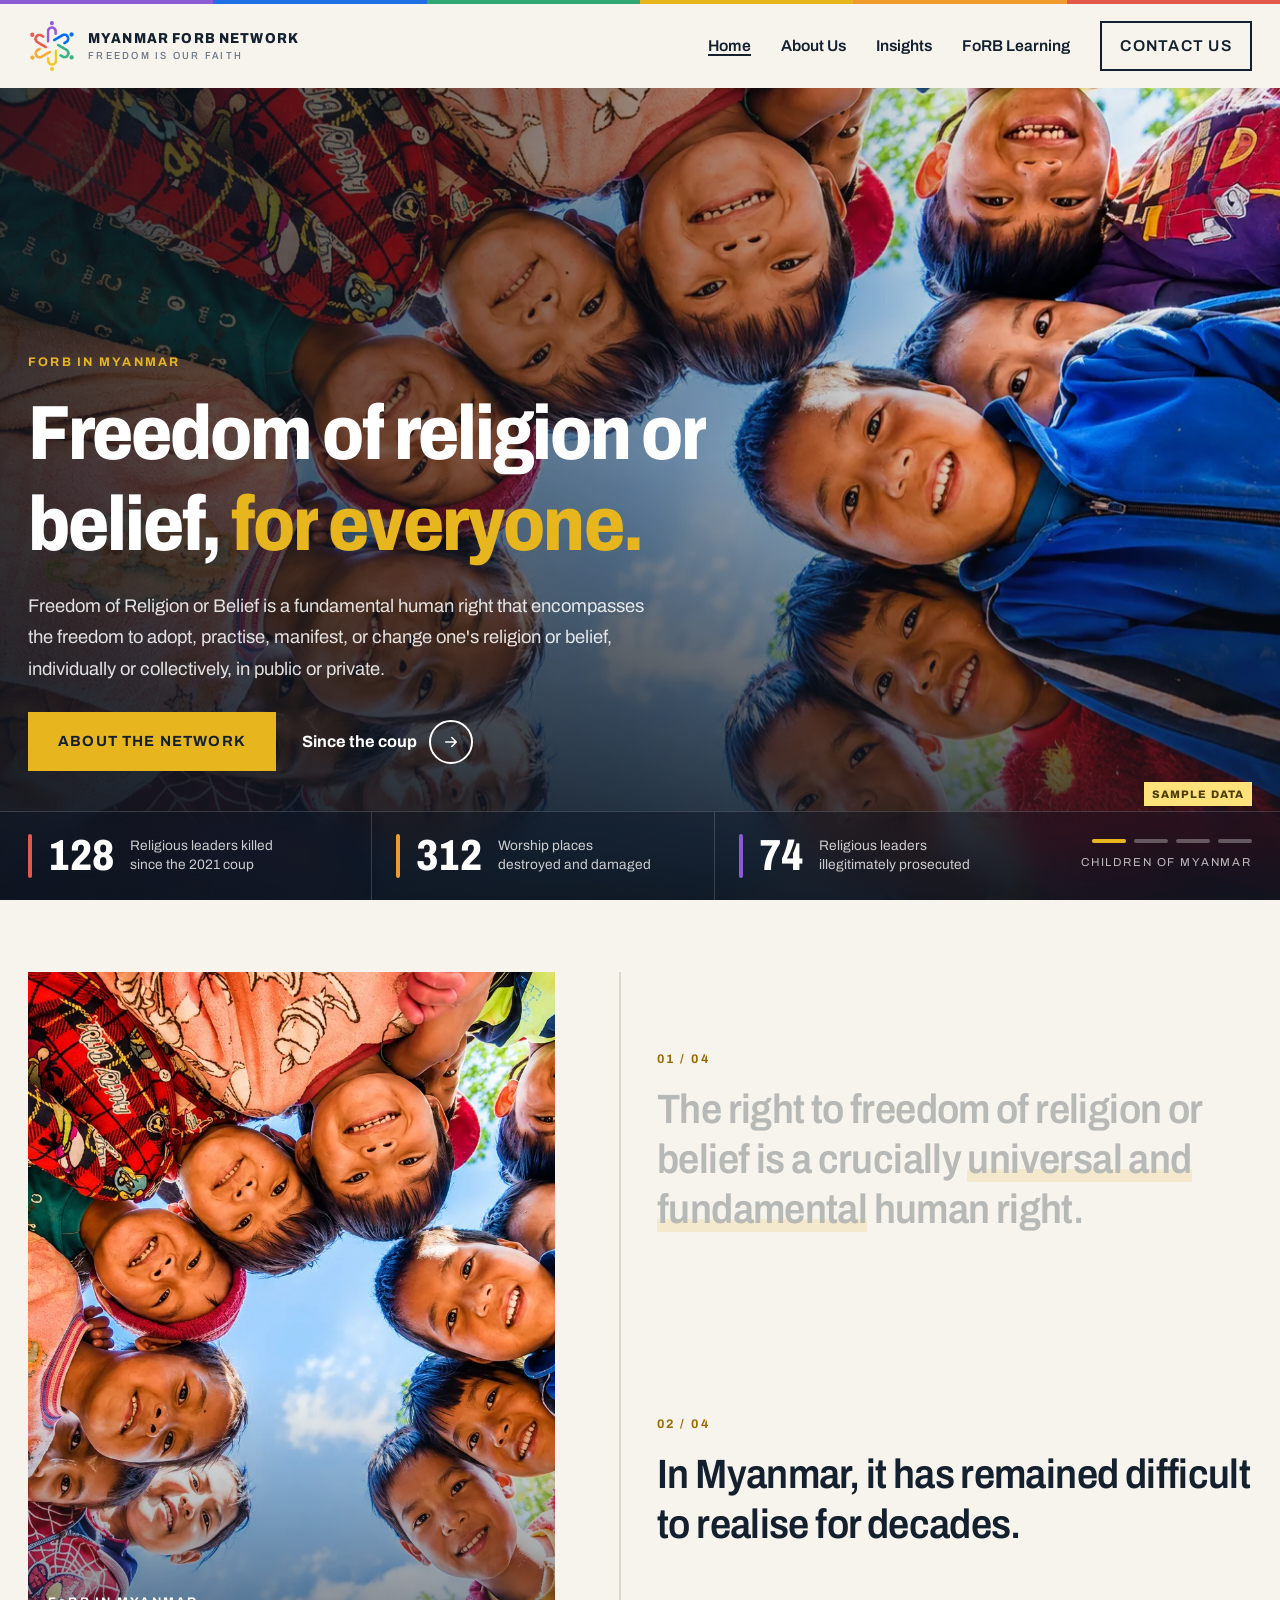
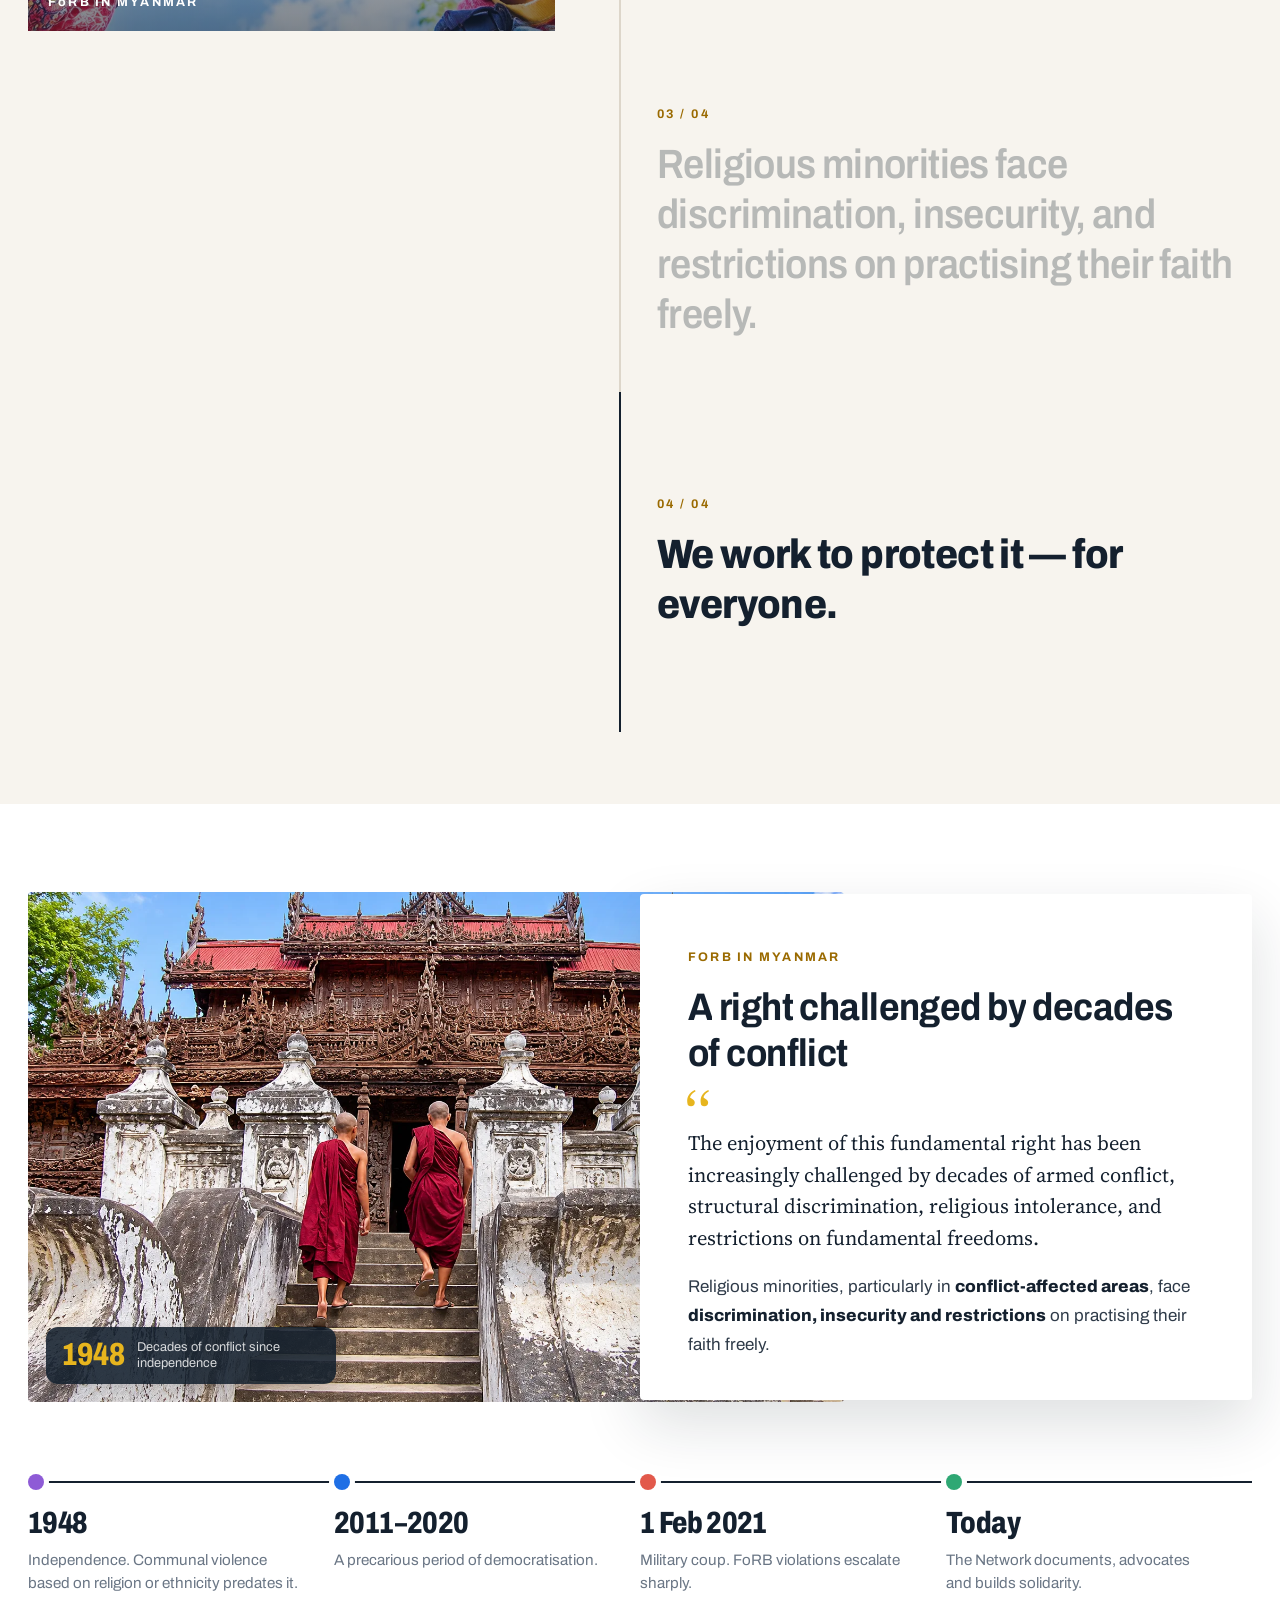
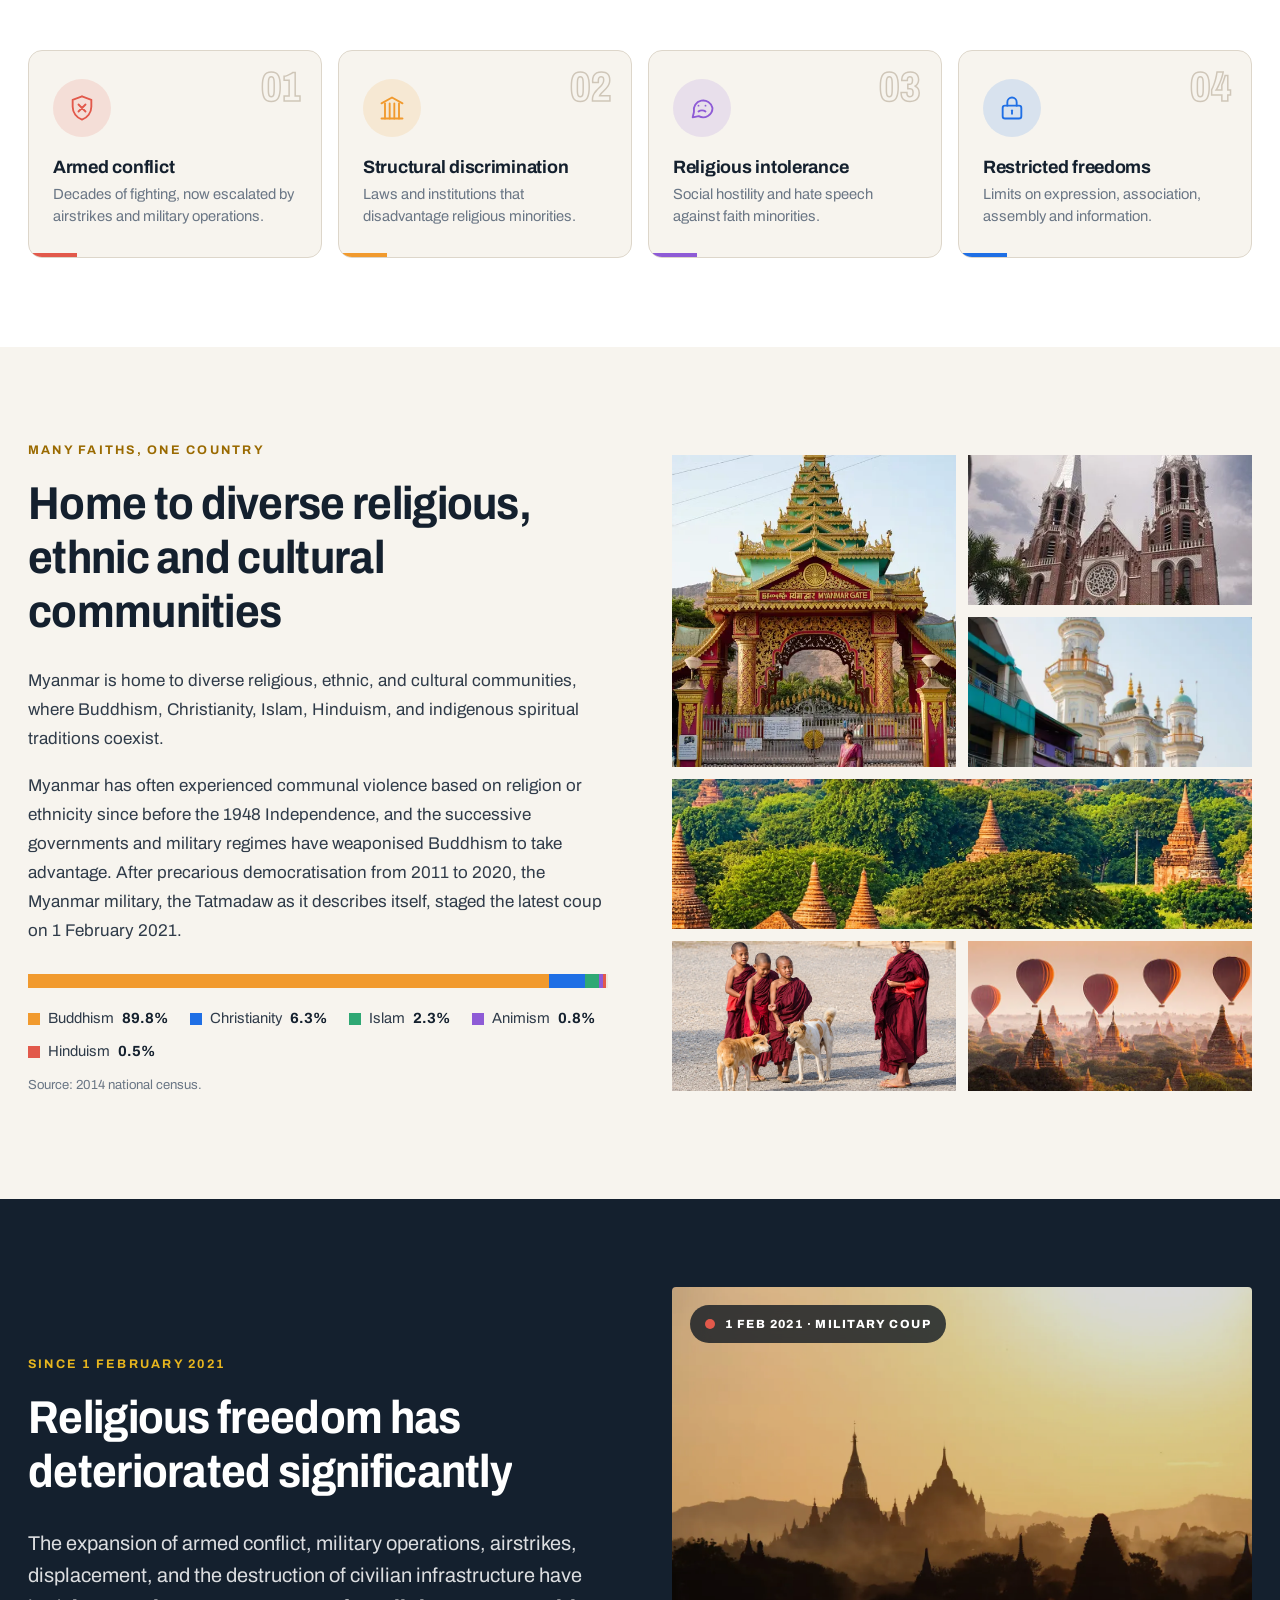
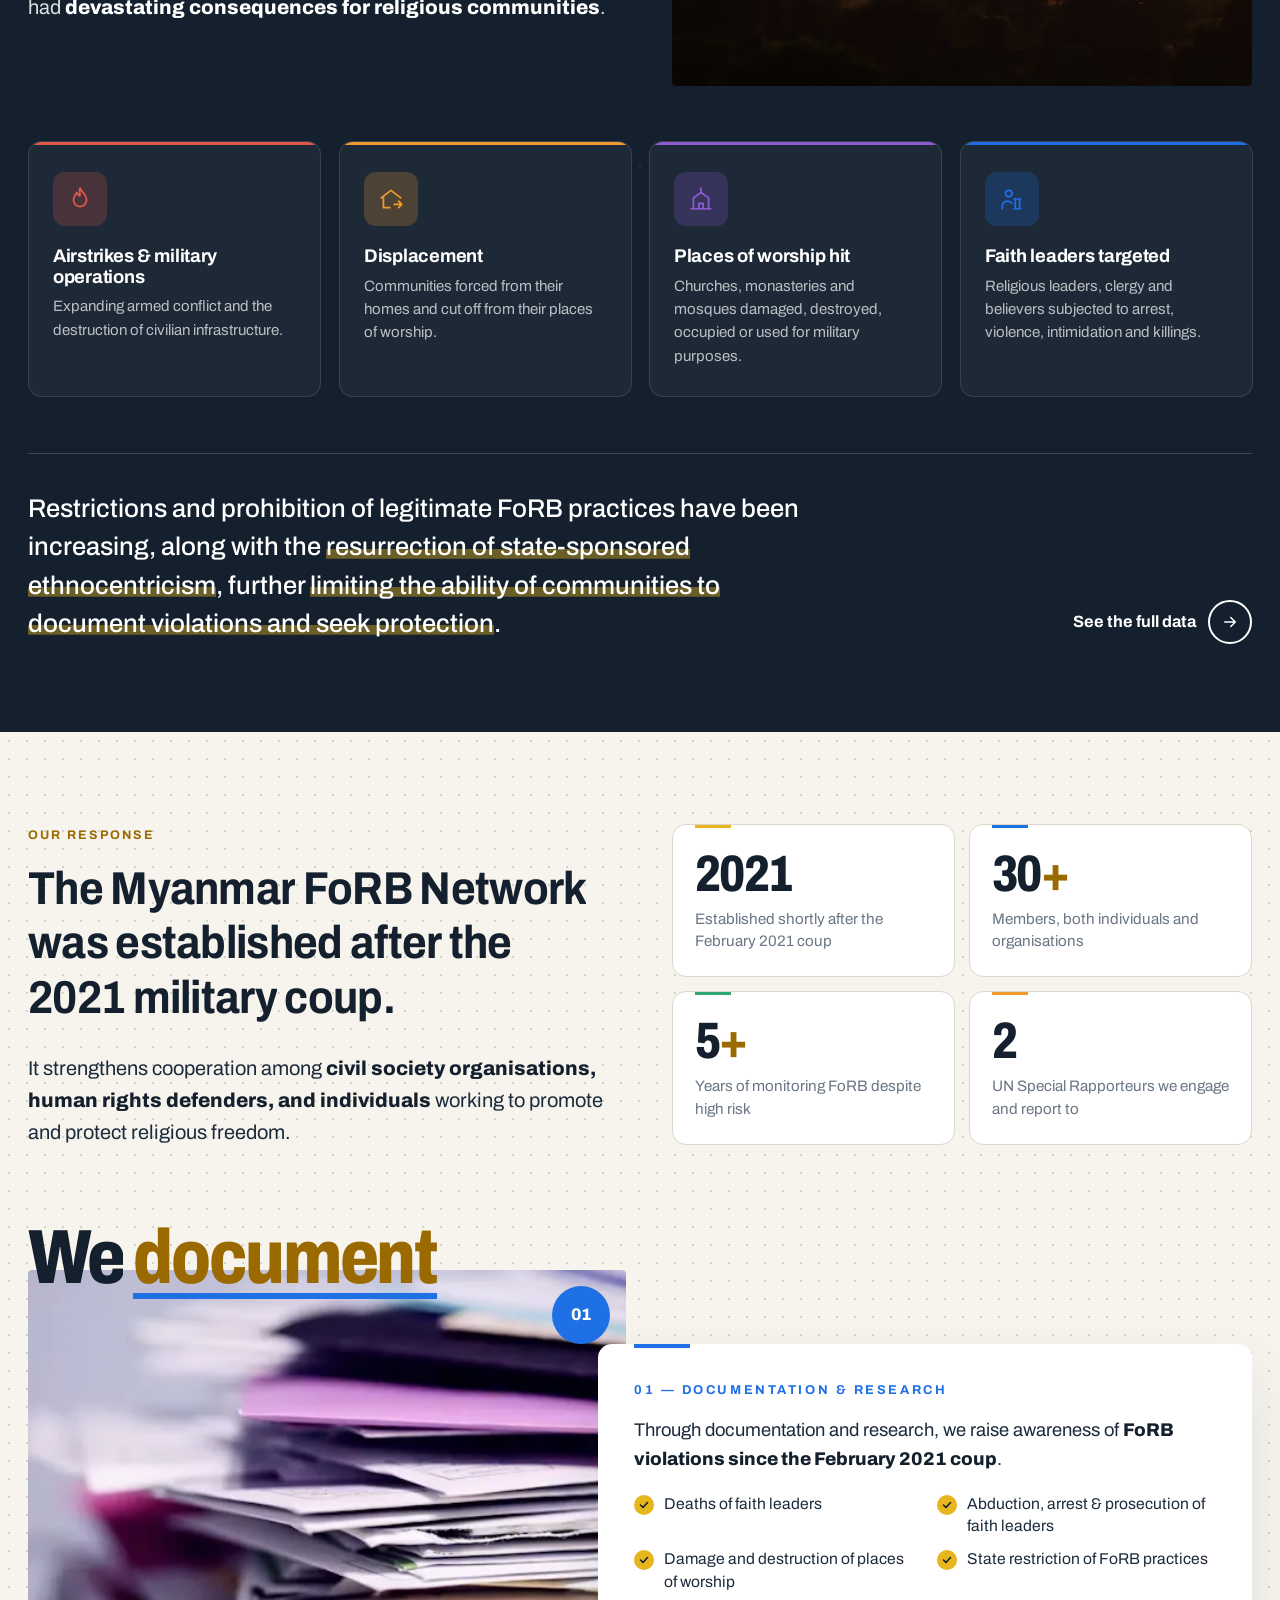
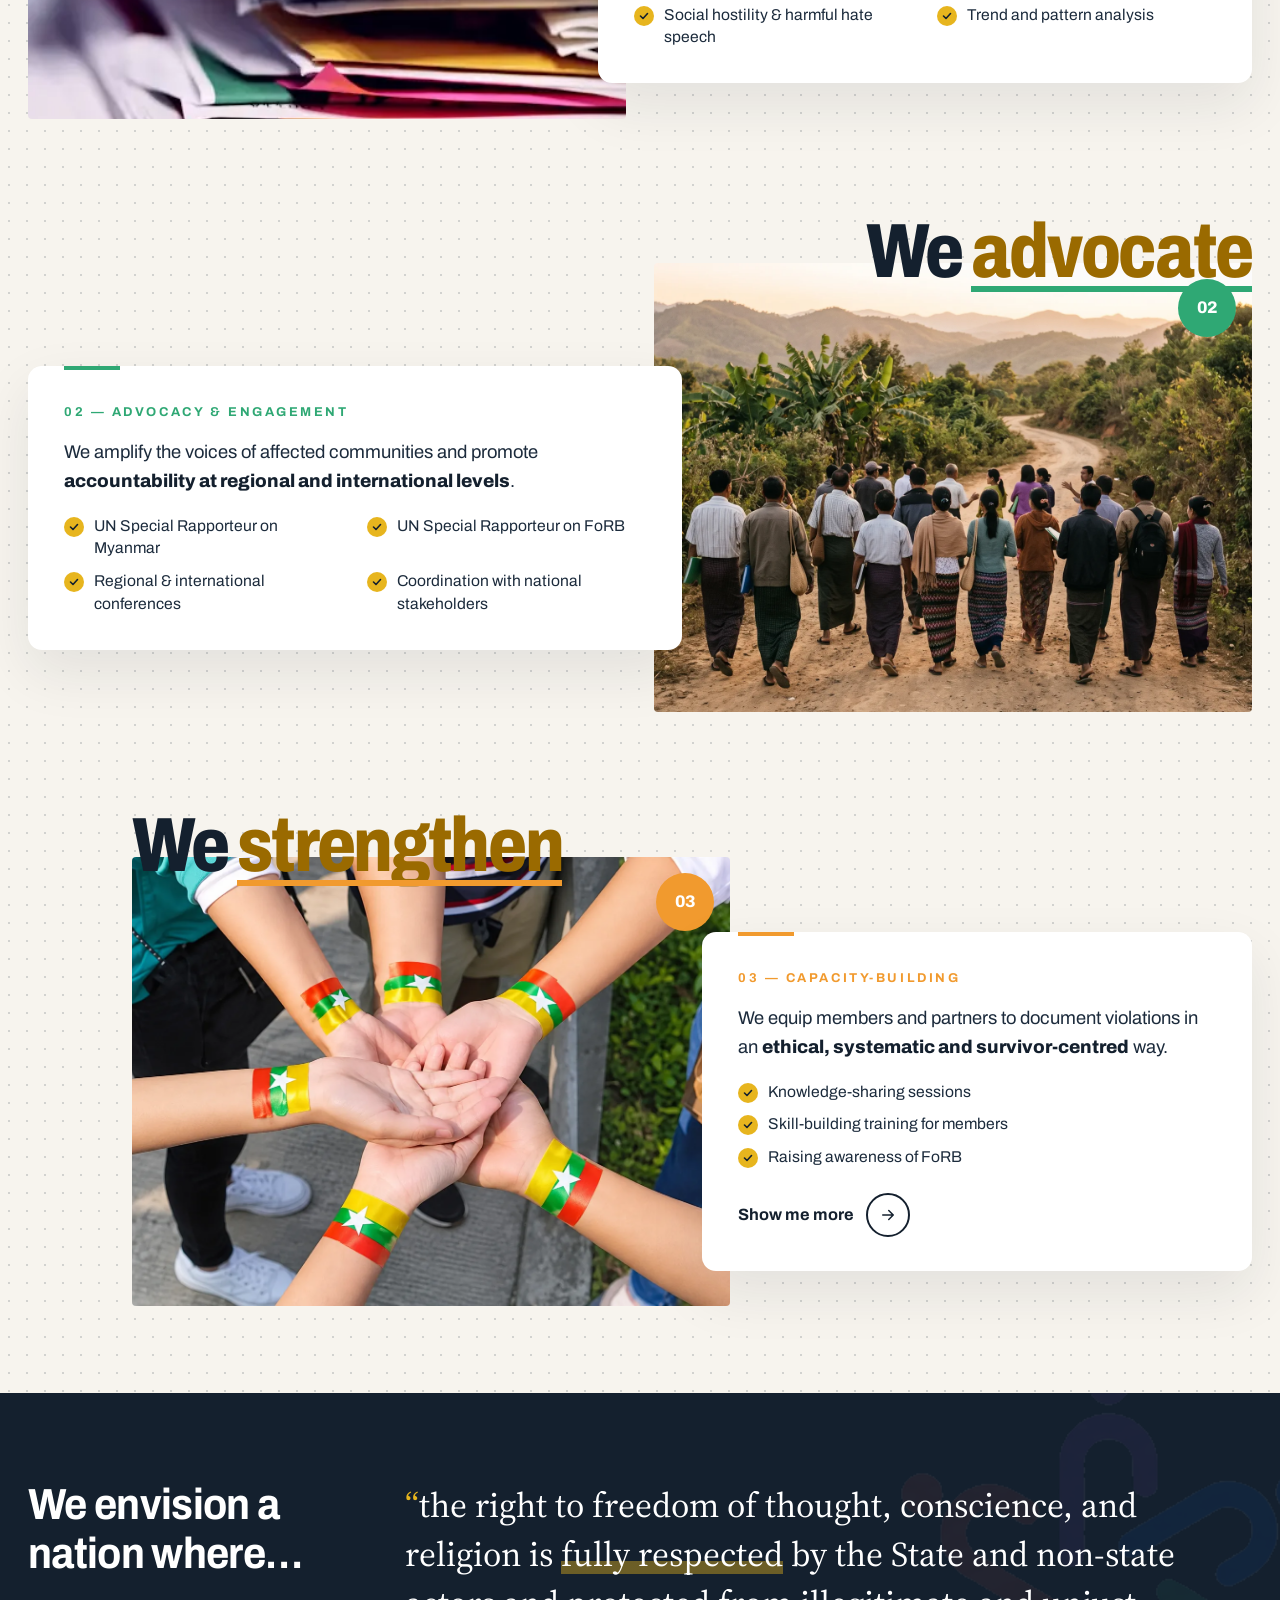
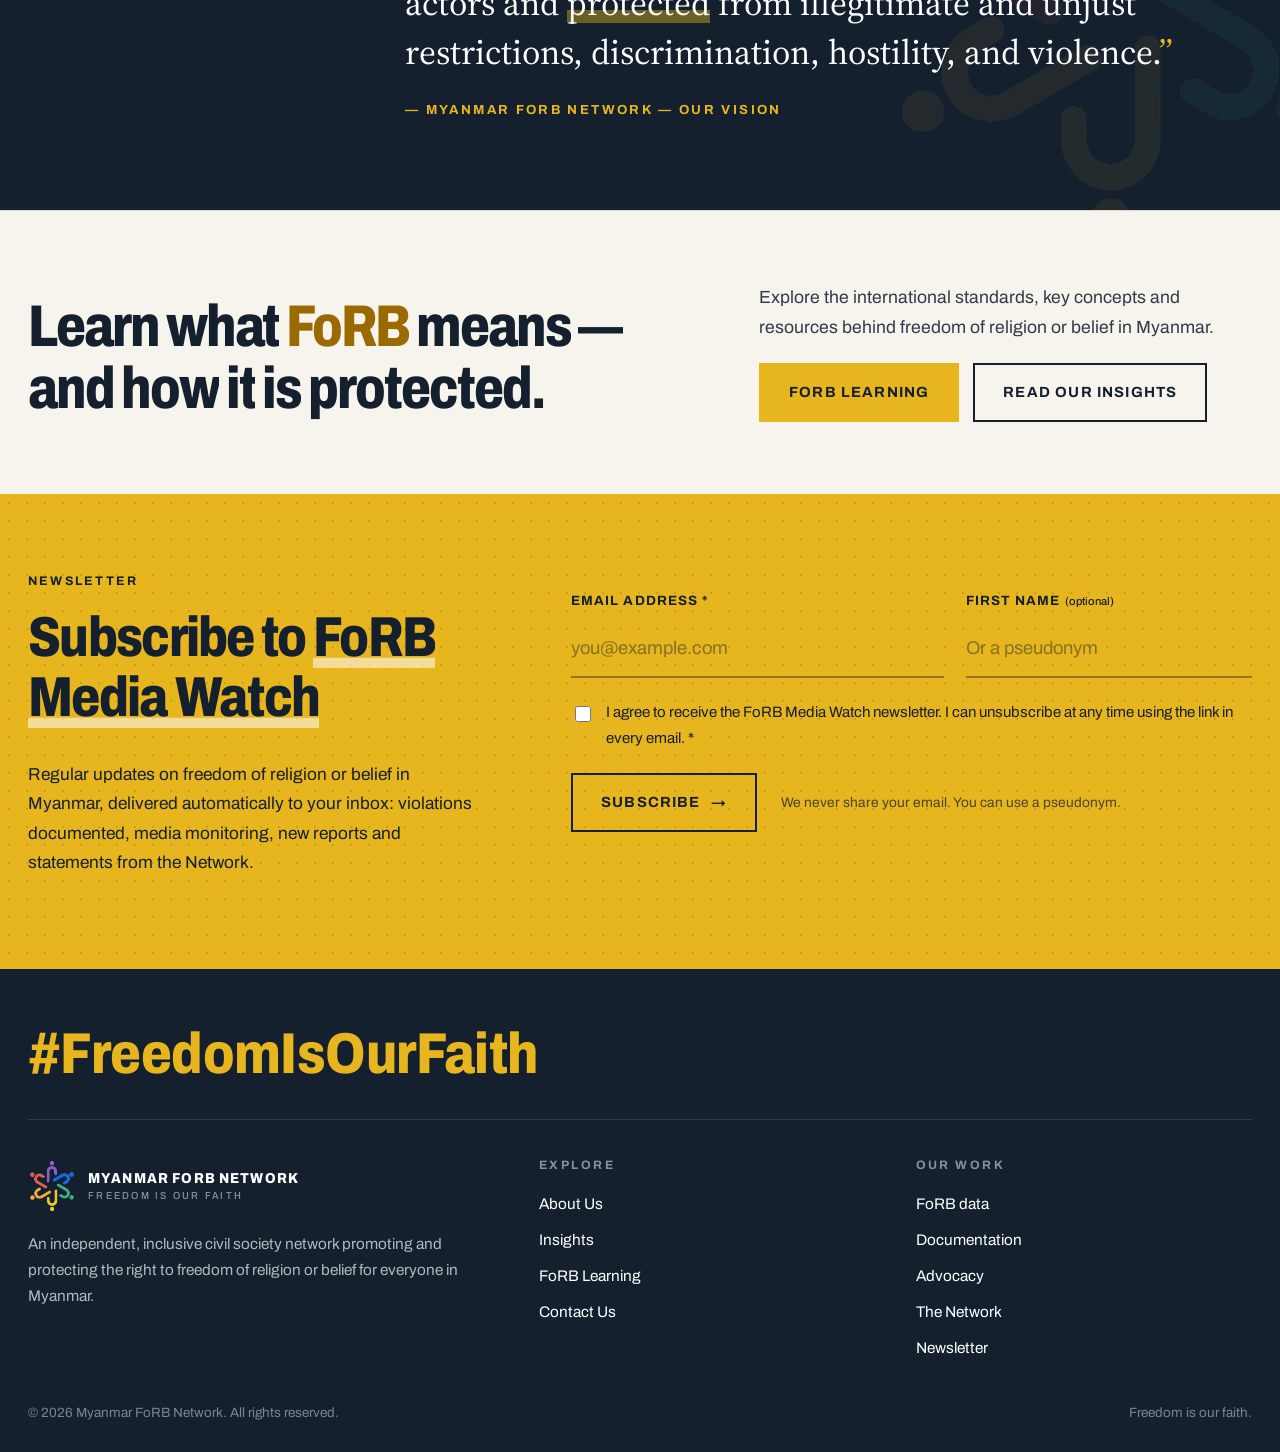
==== docs/index.html @ 02cfe65a "Rename site folder to docs for GitHub Pages" ====
<!doctype html>
<html lang="en">
<head>
  <meta charset="utf-8">
  <meta name="viewport" content="width=device-width, initial-scale=1">
  <title>Myanmar FoRB Network — Freedom of Religion or Belief in Myanmar</title>
  <meta name="description" content="Myanmar FoRB Network documents violations, advocates and builds solidarity to protect freedom of religion or belief for everyone in Myanmar.">
  <meta property="og:title" content="Myanmar FoRB Network — Freedom of Religion or Belief in Myanmar">
  <meta property="og:description" content="Myanmar FoRB Network documents violations, advocates and builds solidarity to protect freedom of religion or belief for everyone in Myanmar.">
  <meta property="og:image" content="assets/img/candles.jpg">
  <meta name="theme-color" content="#14202e">
  <link rel="icon" type="image/png" href="assets/img/logo-mark.png">
  <script>document.documentElement.className+=" js is-entering";setTimeout(function(){var r=document.documentElement;if(r.classList.contains("is-entering")){r.classList.remove("is-entering");r.classList.add("is-entered")}},2500);</script>
  <link rel="preconnect" href="https://fonts.googleapis.com">
  <link rel="preconnect" href="https://fonts.gstatic.com" crossorigin>
  <link href="https://fonts.googleapis.com/css2?family=Archivo:wdth,wght@62..125,400..800&family=Source+Serif+4:opsz,wght@8..60,400;8..60,600&display=swap" rel="stylesheet">
  <link rel="stylesheet" href="assets/css/styles.css">
</head>
<body>
<div class="curtain" aria-hidden="true"><span></span><span></span><span></span><span></span><span></span><span></span></div>
<a class="skip-link" href="#main">Skip to content</a>
<div class="band" aria-hidden="true"></div>
<header class="site-header">
  <div class="wrap">
    <a class="brand" href="index.html" aria-label="Myanmar FoRB Network — Home">
      <img src="assets/img/logo-mark.png" alt="" width="48" height="53">
      <span class="brand-name">Myanmar FoRB Network<span class="brand-tag">FREEDOM IS OUR FAITH</span></span>
    </a>
    <nav class="nav" aria-label="Main">
      <ul>
        <li><a class="u-link u-link--fade" href="index.html" aria-current="page">Home</a></li>
        <li><a class="u-link u-link--fade" href="about.html">About Us</a></li>
        <li><a class="u-link u-link--fade" href="insights.html">Insights</a></li>
        <li><a class="u-link u-link--fade" href="learning.html">FoRB Learning</a></li>
        <li><a class="btn btn--sm" href="contact.html">Contact Us</a></li>
      </ul>
    </nav>
    <button class="burger" aria-expanded="false" aria-controls="m-menu" aria-label="Open menu"><span></span><span></span><span></span></button>
  </div>
</header>

<div class="m-menu" id="m-menu" aria-hidden="true" role="dialog" aria-label="Menu">
  <div class="m-menu__top">
    <span class="m-menu__title">Menu</span>
    <button class="m-menu__close" aria-label="Close menu"></button>
  </div>
  <nav aria-label="Mobile">
    <ul>
      <li><a href="index.html" aria-current="page">Home</a></li>
      <li><a href="about.html">About Us</a></li>
      <li><a href="insights.html">Insights</a></li>
      <li><a href="learning.html">FoRB Learning</a></li>
      <li><a href="contact.html">Contact Us</a></li>
    </ul>
  </nav>
  <div class="m-menu__foot">
    <span class="hashtag">#FreedomIsOurFaith</span>
    <img src="assets/img/logo-mark.png" alt="" width="40" height="44">
  </div>
</div>

<main id="main">

  <!-- ============ HERO: full-screen slideshow ============ -->
  <section class="hero-show" aria-label="Introduction">
    <img class="hero-show__slide is-active" src="assets/img/children.webp" alt="Smiling children in a circle, looking down at the camera" data-caption="Children of Myanmar" fetchpriority="high">
    <img class="hero-show__slide" src="assets/img/alms-women.webp" alt="Women carrying alms bowls to a monastery" data-caption="Offering alms" loading="lazy">
    <img class="hero-show__slide" src="assets/img/monastery.webp" alt="Two monks climbing the steps of a teak monastery" data-caption="Monastic life" loading="lazy">
    <img class="hero-show__slide" src="assets/img/candles.webp" alt="Hands holding lit candles at dusk" data-caption="Solidarity" loading="lazy">

    <div class="hero-show__inner">
      <div class="wrap">
        <div class="hero-show__content">
          <span class="eyebrow" data-effect="fade">FoRB in Myanmar</span>
          <h1 class="rise">Freedom of religion or belief, <em>for everyone.</em></h1>
          <p data-effect="slide-bottom" data-delay="2">Freedom of Religion or Belief is a fundamental human right that encompasses the freedom to adopt, practise, manifest, or change one's religion or belief, individually or collectively, in public or private.</p>
          <div class="hero__actions" data-effect="slide-bottom" data-delay="3">
            <a class="btn btn--accent" href="about.html">About the Network</a>
            <a class="arrow-link" href="#since-the-coup">Since the coup <span class="ar"><svg viewBox="0 0 24 24" fill="none" stroke="currentColor" stroke-width="2" stroke-linecap="round" stroke-linejoin="round"><path d="M5 12h14M13 6l6 6-6 6"/></svg></span></a>
          </div>
        </div>
      </div>
      <div class="hero-show__bar" data-effect="slide-bottom" data-delay="3">
        <div class="wrap" style="position:relative">
          <span class="placeholder-flag">Sample data</span>
          <div class="hstat"><i style="--c:var(--c-red)"></i><b data-stat="leadersKilled">0</b><span>Religious leaders killed since the 2021 coup</span></div>
          <div class="hstat"><i style="--c:var(--c-orange)"></i><b data-stat="worshipPlacesDamaged">0</b><span>Worship places destroyed and damaged</span></div>
          <div class="hstat"><i style="--c:var(--c-purple)"></i><b data-stat="leadersProsecuted">0</b><span>Religious leaders illegitimately prosecuted</span></div>
          <div class="hero-show__ctrl">
            <div class="hero-show__dots" role="group" aria-label="Choose slide">
              <button class="is-active" aria-label="Slide 1"></button><button aria-label="Slide 2"></button><button aria-label="Slide 3"></button><button aria-label="Slide 4"></button>
            </div>
            <span class="hero-show__caption" aria-live="polite">Children of Myanmar</span>
          </div>
        </div>
      </div>
    </div>
  </section>

  <!-- ============ STORY: sticky photo + statements ============ -->
  <section class="story-sec">
    <div class="wrap story">
      <div class="story__media" aria-hidden="true">
        <img data-step="0" class="active" src="assets/img/bagan-temples.webp" alt="">
        <img data-step="1" src="assets/img/monastery.webp" alt="">
        <img data-step="2" src="assets/img/mosque.webp" alt="" style="object-position:center 25%">
        <img data-step="3" src="assets/img/children.webp" alt="">
        <span class="story__count">FoRB IN MYANMAR</span>
      </div>
      <div class="story__steps">
        <div class="story__step current" data-step="0">
          <img class="story__thumb" src="assets/img/bagan-temples.webp" alt="" loading="lazy">
          <span class="story__num">01 / 04</span>
          <h2 class="statement">The right to freedom of religion or belief is a crucially <mark>universal and fundamental</mark> human right.</h2>
        </div>
        <div class="story__step" data-step="1">
          <img class="story__thumb" src="assets/img/monastery.webp" alt="" loading="lazy">
          <span class="story__num">02 / 04</span>
          <h2 class="statement">In Myanmar, it has remained difficult to realise for decades.</h2>
        </div>
        <div class="story__step" data-step="2">
          <img class="story__thumb" src="assets/img/mosque.webp" alt="" loading="lazy">
          <span class="story__num">03 / 04</span>
          <h2 class="statement">Religious minorities face discrimination, insecurity, and restrictions on practising their faith freely.</h2>
        </div>
        <div class="story__step" data-step="3">
          <img class="story__thumb" src="assets/img/children.webp" alt="" loading="lazy">
          <span class="story__num">04 / 04</span>
          <h2 class="statement"><strong>We work to protect it — for everyone.</strong></h2>
        </div>
      </div>
    </div>
  </section>

  <!-- ============ FoRB IN MYANMAR: overlap + timeline + challenges ============ -->
  <section class="section section--white">
    <div class="wrap">
      <div class="overlap">
        <figure class="overlap__img" data-effect="mask">
          <img src="assets/img/monastery.webp" alt="Two monks climbing the steps of an ornate teak monastery" loading="lazy">
          <span class="img-badge"><b>1948</b><small>Decades of conflict since independence</small></span>
        </figure>
        <div class="overlap__card" data-effect="slide-right" data-delay="2">
          <span class="eyebrow">FoRB in Myanmar</span>
          <h2 class="rise">A right challenged by decades of conflict</h2>
          <blockquote class="pull">The enjoyment of this fundamental right has been increasingly challenged by decades of armed conflict, structural discrimination, religious intolerance, and restrictions on fundamental freedoms.</blockquote>
          <p>Religious minorities, particularly in <strong>conflict-affected areas</strong>, face <strong>discrimination, insecurity and restrictions</strong> on practising their faith freely.</p>
        </div>
      </div>

      <ol class="tl-strip" aria-label="Key moments">
        <li style="--c:var(--c-purple)"><b>1948</b><span>Independence. Communal violence based on religion or ethnicity predates it.</span></li>
        <li style="--c:var(--c-blue)"><b>2011–2020</b><span>A precarious period of democratisation.</span></li>
        <li style="--c:var(--c-red)"><b>1 Feb 2021</b><span>Military coup. FoRB violations escalate sharply.</span></li>
        <li style="--c:var(--c-green)"><b>Today</b><span>The Network documents, advocates and builds solidarity.</span></li>
      </ol>

      <div class="challenges">
        <article class="challenge" style="--c:var(--c-red)" data-effect="slide-bottom">
          <span class="challenge__num">01</span>
          <span class="challenge__ic"><svg viewBox="0 0 24 24" fill="none" stroke="currentColor" stroke-width="1.6" stroke-linecap="round" stroke-linejoin="round" aria-hidden="true"><path d="M12 2 4 5v6c0 5 3.4 9.3 8 11 4.6-1.7 8-6 8-11V5z"/><path d="m9 9 6 6M15 9l-6 6"/></svg></span>
          <h3>Armed conflict</h3><p>Decades of fighting, now escalated by airstrikes and military operations.</p>
        </article>
        <article class="challenge" style="--c:var(--c-orange)" data-effect="slide-bottom" data-delay="1">
          <span class="challenge__num">02</span>
          <span class="challenge__ic"><svg viewBox="0 0 24 24" fill="none" stroke="currentColor" stroke-width="1.6" stroke-linecap="round" stroke-linejoin="round" aria-hidden="true"><path d="M3 21h18"/><path d="M6 21V8M10 21V8M14 21V8M18 21V8"/><path d="M3 8 12 3l9 5"/></svg></span>
          <h3>Structural discrimination</h3><p>Laws and institutions that disadvantage religious minorities.</p>
        </article>
        <article class="challenge" style="--c:var(--c-purple)" data-effect="slide-bottom" data-delay="2">
          <span class="challenge__num">03</span>
          <span class="challenge__ic"><svg viewBox="0 0 24 24" fill="none" stroke="currentColor" stroke-width="1.6" stroke-linecap="round" stroke-linejoin="round" aria-hidden="true"><path d="M21 12a8 8 0 0 1-11.8 7L4 20l1.1-4.6A8 8 0 1 1 21 12z"/><path d="M9 10h.01M15 10h.01M9 15c1.5-1.3 4.5-1.3 6 0"/></svg></span>
          <h3>Religious intolerance</h3><p>Social hostility and hate speech against faith minorities.</p>
        </article>
        <article class="challenge" style="--c:var(--c-blue)" data-effect="slide-bottom" data-delay="3">
          <span class="challenge__num">04</span>
          <span class="challenge__ic"><svg viewBox="0 0 24 24" fill="none" stroke="currentColor" stroke-width="1.6" stroke-linecap="round" stroke-linejoin="round" aria-hidden="true"><rect x="4" y="10" width="16" height="11" rx="2"/><path d="M8 10V7a4 4 0 0 1 8 0v3"/><path d="M12 14v3"/></svg></span>
          <h3>Restricted freedoms</h3><p>Limits on expression, association, assembly and information.</p>
        </article>
      </div>
    </div>
  </section>

  <!-- ============ DIVERSITY: text + collage ============ -->
  <section class="section">
    <div class="wrap split">
      <div>
        <span class="eyebrow" data-effect="fade">Many faiths, one country</span>
        <h2 class="rise">Home to diverse religious, ethnic and cultural communities</h2>
        <div data-effect="slide-bottom">
          <p>Myanmar is home to diverse religious, ethnic, and cultural communities, where Buddhism, Christianity, Islam, Hinduism, and indigenous spiritual traditions coexist.</p>
          <p>Myanmar has often experienced communal violence based on religion or ethnicity since before the 1948 Independence, and the successive governments and military regimes have weaponised Buddhism to take advantage. After precarious democratisation from 2011 to 2020, the Myanmar military, the Tatmadaw as it describes itself, staged the latest coup on 1 February 2021.</p>
        </div>
        <div class="census" role="figure" aria-label="Religious composition of Myanmar, 2014 census: Buddhism 89.8%, Christianity 6.3%, Islam 2.3%, Animism 0.8%, Hinduism 0.5%">
          <div class="census-bar" aria-hidden="true">
            <span style="--w:89.8%;background:var(--c-orange)"></span>
            <span style="--w:6.3%;background:var(--c-blue)"></span>
            <span style="--w:2.3%;background:var(--c-green)"></span>
            <span style="--w:0.8%;background:var(--c-purple)"></span>
            <span style="--w:0.5%;background:var(--c-red)"></span>
          </div>
          <ul class="census-legend" aria-hidden="true">
            <li><i style="background:var(--c-orange)"></i>Buddhism <b>89.8%</b></li>
            <li><i style="background:var(--c-blue)"></i>Christianity <b>6.3%</b></li>
            <li><i style="background:var(--c-green)"></i>Islam <b>2.3%</b></li>
            <li><i style="background:var(--c-purple)"></i>Animism <b>0.8%</b></li>
            <li><i style="background:var(--c-red)"></i>Hinduism <b>0.5%</b></li>
          </ul>
          <p class="census-note">Source: 2014 national census.</p>
        </div>
      </div>
      <div class="mosaic collage">
        <figure class="tall" data-effect="slide-bottom"><img src="assets/img/pagoda-gate.webp" alt="An ornate pagoda gateway" loading="lazy"><figcaption>Buddhism</figcaption></figure>
        <figure data-effect="slide-bottom" data-delay="1"><img src="assets/img/cathedral.webp" alt="A red-brick cathedral" loading="lazy" style="object-position:center 30%"><figcaption>Christianity</figcaption></figure>
        <figure data-effect="slide-bottom" data-delay="2"><img src="assets/img/mosque.webp" alt="A white mosque with minarets" loading="lazy" style="object-position:center 25%"><figcaption>Islam</figcaption></figure>
        <figure class="wide" data-effect="slide-bottom" data-delay="1"><img src="assets/img/bagan-temples.webp" alt="Temples of Bagan among green trees" loading="lazy"><figcaption>Heritage</figcaption></figure>
        <figure data-effect="slide-bottom" data-delay="2"><img src="assets/img/novice-monks.webp" alt="Young novice monks walking with dogs" loading="lazy"><figcaption>Monastic life</figcaption></figure>
        <figure data-effect="slide-bottom" data-delay="3"><img src="assets/img/bagan-balloons.webp" alt="Balloons over the pagodas of Bagan" loading="lazy"><figcaption>Bagan</figcaption></figure>
      </div>
    </div>
  </section>

  <!-- ============ SINCE THE COUP ============ -->
  <section class="section section--dark dotted" id="since-the-coup">
    <div class="wrap">
      <div class="split coup-top">
        <div>
          <span class="eyebrow" data-effect="fade">Since 1 February 2021</span>
          <h2 class="rise">Religious freedom has deteriorated significantly</h2>
          <p class="lead" data-effect="slide-bottom">The expansion of armed conflict, military operations, airstrikes, displacement, and the destruction of civilian infrastructure have had <strong>devastating consequences for religious communities</strong>.</p>
        </div>
        <figure class="figure coup-photo" data-effect="mask">
          <img src="assets/img/bagan-sunset.webp" alt="Silhouettes of pagodas against a hazy sunset" loading="lazy">
          <span class="pulse-badge"><i aria-hidden="true"></i>1 Feb 2021 · Military coup</span>
        </figure>
      </div>

      <div class="impact-grid">
        <article class="impact" style="--c:var(--c-red)" data-effect="slide-bottom">
          <span class="impact__ic"><svg viewBox="0 0 24 24" fill="none" stroke="currentColor" stroke-width="1.6" stroke-linecap="round" stroke-linejoin="round" aria-hidden="true"><path d="M12 2c2 4 6 6 6 11a6 6 0 0 1-12 0c0-3 2-5 3-7 1 2 2 3 3 3 0-3-1-5 0-7z"/></svg></span>
          <h3>Airstrikes &amp; military operations</h3>
          <p>Expanding armed conflict and the destruction of civilian infrastructure.</p>
        </article>
        <article class="impact" style="--c:var(--c-orange)" data-effect="slide-bottom" data-delay="1">
          <span class="impact__ic"><svg viewBox="0 0 24 24" fill="none" stroke="currentColor" stroke-width="1.6" stroke-linecap="round" stroke-linejoin="round" aria-hidden="true"><path d="M3 11 12 4l9 7"/><path d="M5 10v10h6"/><path d="M15 17h7M19 14l3 3-3 3"/></svg></span>
          <h3>Displacement</h3>
          <p>Communities forced from their homes and cut off from their places of worship.</p>
        </article>
        <article class="impact" style="--c:var(--c-purple)" data-effect="slide-bottom" data-delay="2">
          <span class="impact__ic"><svg viewBox="0 0 24 24" fill="none" stroke="currentColor" stroke-width="1.6" stroke-linecap="round" stroke-linejoin="round" aria-hidden="true"><path d="M3 21h18"/><path d="M5 21V11l7-5 7 5v10"/><path d="M12 2v4"/><path d="M10 21v-5h4v5"/></svg></span>
          <h3>Places of worship hit</h3>
          <p>Churches, monasteries and mosques damaged, destroyed, occupied or used for military purposes.</p>
        </article>
        <article class="impact" style="--c:var(--c-blue)" data-effect="slide-bottom" data-delay="3">
          <span class="impact__ic"><svg viewBox="0 0 24 24" fill="none" stroke="currentColor" stroke-width="1.6" stroke-linecap="round" stroke-linejoin="round" aria-hidden="true"><circle cx="9" cy="7" r="3"/><path d="M3 21v-2a5 5 0 0 1 9-3"/><path d="M15 12v9M19 12v9M14 12h6M14 21h6"/></svg></span>
          <h3>Faith leaders targeted</h3>
          <p>Religious leaders, clergy and believers subjected to arrest, violence, intimidation and killings.</p>
        </article>
      </div>

      <div class="coup-foot" data-effect="slide-bottom">
        <p class="statement-lg">Restrictions and prohibition of legitimate FoRB practices have been increasing, along with the <mark>resurrection of state-sponsored ethnocentricism</mark>, further <mark>limiting the ability of communities to document violations and seek protection</mark>.</p>
        <a class="arrow-link" href="about.html#data">See the full data <span class="ar"><svg viewBox="0 0 24 24" fill="none" stroke="currentColor" stroke-width="2" stroke-linecap="round" stroke-linejoin="round"><path d="M5 12h14M13 6l6 6-6 6"/></svg></span></a>
      </div>
    </div>
  </section>

  <!-- ============ OUR RESPONSE ============ -->
  <section class="section dotted response" style="background-color:var(--paper)">
    <div class="wrap">
      <div class="split" style="margin-bottom:72px">
        <div>
          <span class="eyebrow" data-effect="fade">Our response</span>
          <h2 class="rise">The Myanmar FoRB Network was established after the 2021 military coup.</h2>
          <p class="lead" data-effect="slide-bottom" style="margin:0">It strengthens cooperation among <strong>civil society organisations, human rights defenders, and individuals</strong> working to promote and protect religious freedom.</p>
        </div>
        <div class="facts stagger" data-effect="slide-bottom">
          <div><b><span data-count="2021" data-from="2000">2021</span></b><span>Established shortly after the February 2021 coup</span></div>
          <div><b><span data-count="30">30</span><em>+</em></b><span>Members, both individuals and organisations</span></div>
          <div><b><span data-count="5">5</span><em>+</em></b><span>Years of monitoring FoRB despite high risk</span></div>
          <div><b><span data-count="2">2</span></b><span>UN Special Rapporteurs we engage and report to</span></div>
        </div>
      </div>

      <div class="oblock" style="--c:var(--c-blue)">
        <h3 class="oblock__title rise">We <span class="verb">document</span></h3>
        <figure class="figure oblock__img" data-effect="mask"><img src="assets/img/documents.webp" alt="A stack of papers and files" loading="lazy"><span class="oblock__badge">01</span></figure>
        <div class="oblock__body" data-effect="slide-bottom" data-delay="1">
          <span class="oblock__num">01 — DOCUMENTATION &amp; RESEARCH</span>
          <p>Through documentation and research, we raise awareness of <strong>FoRB violations since the February 2021 coup</strong>.</p>
          <ul class="checklist">
            <li>Deaths of faith leaders</li><li>Abduction, arrest &amp; prosecution of faith leaders</li><li>Damage and destruction of places of worship</li><li>State restriction of FoRB practices</li><li>Social hostility &amp; harmful hate speech</li><li>Trend and pattern analysis</li>
          </ul>
        </div>
      </div>

      <div class="oblock oblock--right" style="--c:var(--c-green)">
        <h3 class="oblock__title rise">We <span class="verb">advocate</span></h3>
        <figure class="figure oblock__img" data-effect="mask"><img src="assets/img/community-walk.webp" alt="A group of people walking together along a rural road" loading="lazy"><span class="oblock__badge">02</span></figure>
        <div class="oblock__body" data-effect="slide-bottom" data-delay="1">
          <span class="oblock__num">02 — ADVOCACY &amp; ENGAGEMENT</span>
          <p>We amplify the voices of affected communities and promote <strong>accountability at regional and international levels</strong>.</p>
          <ul class="checklist">
            <li>UN Special Rapporteur on Myanmar</li><li>UN Special Rapporteur on FoRB</li><li>Regional &amp; international conferences</li><li>Coordination with national stakeholders</li>
          </ul>
        </div>
      </div>

      <div class="oblock oblock--center" style="--c:var(--c-orange)">
        <h3 class="oblock__title rise">We <span class="verb">strengthen</span></h3>
        <figure class="figure oblock__img" data-effect="mask"><img src="assets/img/solidarity-hands.webp" alt="Hands joined together in solidarity" loading="lazy"><span class="oblock__badge">03</span></figure>
        <div class="oblock__body" data-effect="slide-bottom" data-delay="1">
          <span class="oblock__num">03 — CAPACITY-BUILDING</span>
          <p>We equip members and partners to document violations in an <strong>ethical, systematic and survivor-centred</strong> way.</p>
          <ul class="checklist" style="grid-template-columns:1fr">
            <li>Knowledge-sharing sessions</li><li>Skill-building training for members</li><li>Raising awareness of FoRB</li>
          </ul>
          <a class="arrow-link" href="about.html#what-we-do" style="margin-top:24px">Show me more <span class="ar"><svg viewBox="0 0 24 24" fill="none" stroke="currentColor" stroke-width="2" stroke-linecap="round" stroke-linejoin="round"><path d="M5 12h14M13 6l6 6-6 6"/></svg></span></a>
        </div>
      </div>
    </div>
  </section>

  <!-- ============ VISION ============ -->
  <section class="section section--dark dotted watermark">
    <div class="wrap vision">
      <h2 data-effect="slide-left">We envision a nation where…</h2>
      <div data-effect="slide-bottom">
        <blockquote>the right to freedom of thought, conscience, and religion is <mark>fully respected</mark> by the State and non-state actors and <mark>protected</mark> from illegitimate and unjust restrictions, discrimination, hostility, and violence.</blockquote>
        <cite>Myanmar FoRB Network — Our Vision</cite>
      </div>
    </div>
  </section>

  <!-- ============ CTA ============ -->
  <section class="big-cta">
    <div class="wrap">
      <h2 class="rise">Learn what <em class="hl">FoRB</em> means — and how it is protected.</h2>
      <div class="big-cta__row" data-effect="slide-bottom">
        <p>Explore the international standards, key concepts and resources behind freedom of religion or belief in Myanmar.</p>
        <div class="actions">
          <a class="btn btn--accent" href="learning.html">FoRB Learning</a>
          <a class="btn" href="insights.html">Read our Insights</a>
        </div>
      </div>
    </div>
  </section>

</main>

<section class="newsletter" id="newsletter" aria-labelledby="nl-title">
  <div class="wrap newsletter__grid">
    <div>
      <span class="eyebrow">Newsletter</span>
      <h2 id="nl-title" class="rise">Subscribe to <em class="hl">FoRB Media Watch</em></h2>
      <p data-effect="slide-bottom">Regular updates on freedom of religion or belief in Myanmar, delivered automatically to your inbox: violations documented, media monitoring, new reports and statements from the Network.</p>
    </div>
    <form class="nl-form" data-effect="slide-bottom" action="" method="post" target="_blank" novalidate>
      <div class="nl-row">
        <div class="field">
          <label for="nl-email">Email address *</label>
          <input id="nl-email" name="EMAIL" type="email" autocomplete="email" required placeholder="you@example.com">
        </div>
        <div class="field">
          <label for="nl-name">First name <small>(optional)</small></label>
          <input id="nl-name" name="FNAME" autocomplete="given-name" placeholder="Or a pseudonym">
        </div>
      </div>
      <div class="nl-hp" aria-hidden="true"><input type="text" name="b_hp" tabindex="-1" value="" autocomplete="off"></div>
      <label class="check"><input type="checkbox" name="consent" required> <span>I agree to receive the FoRB Media Watch newsletter. I can unsubscribe at any time using the link in every email. *</span></label>
      <div class="nl-actions">
        <button class="btn" type="submit">Subscribe <span aria-hidden="true">→</span></button>
        <small>We never share your email. You can use a pseudonym.</small>
      </div>
      <p class="nl-status" role="status" aria-live="polite"></p>
    </form>
  </div>
</section>

<footer class="site-footer">
  <div class="wrap">
    <div class="footer-top">
      <span class="hashtag">#FreedomIsOurFaith</span>
      <a class="arrow-link" href="#newsletter">Subscribe to Media Watch <span class="ar"><svg viewBox="0 0 24 24" fill="none" stroke="currentColor" stroke-width="2" stroke-linecap="round" stroke-linejoin="round"><path d="M5 12h14M13 6l6 6-6 6"/></svg></span></a>
    </div>
    <div class="footer-grid">
      <div>
        <a class="brand" href="index.html">
          <img src="assets/img/logo-mark.png" alt="" width="48" height="53">
          <span class="brand-name">Myanmar FoRB Network<span class="brand-tag">FREEDOM IS OUR FAITH</span></span>
        </a>
        <p>An independent, inclusive civil society network promoting and protecting the right to freedom of religion or belief for everyone in Myanmar.</p>
      </div>
      <div>
        <h4>Explore</h4>
        <ul>
          <li><a class="u-link u-link--fade" href="about.html">About Us</a></li>
          <li><a class="u-link u-link--fade" href="insights.html">Insights</a></li>
          <li><a class="u-link u-link--fade" href="learning.html">FoRB Learning</a></li>
          <li><a class="u-link u-link--fade" href="contact.html">Contact Us</a></li>
        </ul>
      </div>
      <div>
        <h4>Our work</h4>
        <ul>
          <li><a class="u-link u-link--fade" href="about.html#data">FoRB data</a></li>
          <li><a class="u-link u-link--fade" href="about.html#what-we-do">Documentation</a></li>
          <li><a class="u-link u-link--fade" href="about.html#what-we-do">Advocacy</a></li>
          <li><a class="u-link u-link--fade" href="about.html#network">The Network</a></li>
          <li><a class="u-link u-link--fade" href="#newsletter">Newsletter</a></li>
        </ul>
      </div>
    </div>
    <div class="footer-bottom">
      <span>© <span data-year>2026</span> Myanmar FoRB Network. All rights reserved.</span>
      <span>Freedom is our faith.</span>
    </div>
  </div>
</footer>

<button class="to-top" aria-label="Back to top"><svg viewBox="0 0 24 24" fill="none" stroke="currentColor" stroke-width="2" stroke-linecap="round" stroke-linejoin="round"><path d="M12 19V5M6 11l6-6 6 6"/></svg></button>

<script src="assets/js/data.js"></script>
<script src="assets/js/main.js"></script>
</body>
</html>
---- docs/assets/css/styles.css ----
/* ==========================================================================
   Myanmar FoRB Network — main stylesheet
   Design language: editorial human-rights site — split hero, staggered
   statement headlines, connecting lines, offset image blocks, dotted dark
   panels, slide-in scroll effects and page-transition curtain.
   ========================================================================== */

:root {
  /* Brand colours (sampled from the logo) */
  --c-purple: #8e5bd6;
  --c-blue:   #1f6fe5;
  --c-green:  #2fa874;
  --c-yellow: #e7b51e;
  --c-orange: #f19a2e;
  --c-red:    #e2594b;

  /* Core palette */
  --ink:      #14202e;   /* dark sections / headings */
  --ink-2:    #1c2b3c;
  --text:     #2f3b49;
  --muted:    #6a7685;
  --line:     #ddd6ca;
  --paper:    #f7f4ee;
  --paper-2:  #eee8dd;
  --white:    #ffffff;
  --accent:   #e7b51e;   /* signature highlight (logo yellow) */
  --accent-ink: #9a6a00; /* accessible accent on light backgrounds */

  --sans:  "Archivo", system-ui, -apple-system, "Segoe UI", Roboto, sans-serif;
  --serif: "Source Serif 4", Georgia, serif;

  --wrap: 1280px;
  --ease: cubic-bezier(.215, .61, .355, 1);   /* ≈ Power3.easeOut */
  --ease-io: cubic-bezier(.77, 0, .175, 1);
}

*, *::before, *::after { box-sizing: border-box; }
html { scroll-behavior: smooth; }
body {
  margin: 0;
  font-family: var(--sans);
  font-size: 1.0625rem;
  line-height: 1.7;
  color: var(--text);
  background: var(--paper);
  -webkit-font-smoothing: antialiased;
  overflow-x: hidden;
}
/* slide-in elements start off-canvas: clip them so phones never scroll sideways */
main, .site-footer, .hero { overflow-x: clip; }
img, video { max-width: 100%; display: block; }
a { color: inherit; }

h1, h2, h3, h4, h5 {
  font-family: var(--sans);
  color: var(--ink);
  line-height: 1.12;
  font-weight: 700;
  margin: 0 0 .55em;
  letter-spacing: -.015em;
}
h1 { font-size: clamp(2.6rem, 6vw, 5rem); font-stretch: 85%; font-weight: 800; letter-spacing: -.025em; }
h2 { font-size: clamp(1.9rem, 3.6vw, 3rem); font-stretch: 90%; }
h3 { font-size: 1.35rem; }
p { margin: 0 0 1.1em; }
strong { font-weight: 800; }

.wrap { width: 100%; max-width: var(--wrap); margin: 0 auto; padding: 0 28px; }
@media (max-width: 600px) { .wrap { padding: 0 20px; } }

.skip-link { position: absolute; left: -9999px; top: 0; background: var(--ink); color: #fff; padding: 10px 16px; z-index: 300; }
.skip-link:focus { left: 12px; top: 12px; }
:focus-visible { outline: 3px solid var(--c-blue); outline-offset: 3px; }

.sr-only { position: absolute !important; width: 1px; height: 1px; overflow: hidden; clip: rect(0,0,0,0); white-space: nowrap; }

/* Six-colour band from the logo */
.band {
  height: 4px;
  background: linear-gradient(90deg,
    var(--c-purple) 0 16.66%, var(--c-blue) 0 33.33%, var(--c-green) 0 50%,
    var(--c-yellow) 0 66.66%, var(--c-orange) 0 83.33%, var(--c-red) 0 100%);
}

.eyebrow {
  display: inline-flex; align-items: center; gap: 12px;
  font-size: .78rem; font-weight: 700; letter-spacing: .18em; text-transform: uppercase;
  color: var(--accent-ink); margin-bottom: 18px;
}
.dark .eyebrow, .section--dark .eyebrow { color: var(--accent); }

.hashtag { font-weight: 800; font-stretch: 85%; letter-spacing: -.01em; color: var(--accent); }

/* ---------- Animated underline links ---------- */
.u-link {
  text-decoration: none;
  background: linear-gradient(currentColor, currentColor) 0 100% / 100% 2px no-repeat;
  transition: background-size .45s var(--ease), color .3s;
  padding-bottom: 2px;
}
.u-link:hover { background-size: 0 2px; background-position: 100% 100%; }
.u-link--fade { background-size: 0 2px; background-position: 100% 100%; }
.u-link--fade:hover { background-size: 100% 2px; background-position: 0 100%; }

.arrow-link {
  display: inline-flex; align-items: center; gap: 12px;
  font-weight: 700; text-decoration: none; color: var(--ink);
  font-size: 1.02rem;
}
.arrow-link .ar {
  width: 44px; height: 44px; border-radius: 50%; border: 2px solid currentColor;
  display: grid; place-items: center; transition: transform .4s var(--ease), background .3s, color .3s;
}
.arrow-link .ar svg { width: 18px; height: 18px; }
.arrow-link:hover .ar { transform: translateX(6px); background: var(--ink); color: #fff; border-color: var(--ink); }
.dark .arrow-link, .section--dark .arrow-link { color: #fff; }
.dark .arrow-link:hover .ar, .section--dark .arrow-link:hover .ar { background: var(--accent); border-color: var(--accent); color: var(--ink); }

/* ---------- Buttons ---------- */
.btn {
  position: relative; overflow: hidden; isolation: isolate;
  display: inline-flex; align-items: center; gap: 10px;
  padding: 15px 28px; border: 2px solid var(--ink);
  font: inherit; font-weight: 700; font-size: .92rem; letter-spacing: .08em; text-transform: uppercase;
  text-decoration: none; color: var(--ink); background: transparent; cursor: pointer;
  transition: color .4s var(--ease);
}
.btn::before {
  content: ""; position: absolute; inset: 0; z-index: -1; background: var(--ink);
  transform: scaleX(0); transform-origin: right; transition: transform .45s var(--ease);
}
.btn:hover { color: #fff; }
.btn:hover::before { transform: scaleX(1); transform-origin: left; }
.btn--accent { background: var(--accent); border-color: var(--accent); color: var(--ink); }
.btn--accent::before { background: var(--ink); }
.btn--light { border-color: #fff; color: #fff; }
.btn--light::before { background: #fff; }
.btn--light:hover { color: var(--ink); }
.btn--sm { padding: 10px 18px; font-size: .78rem; }
/* Primary (filled) button — strongest call to action on a screen */
.btn--dark { background: var(--ink); color: #fff; }
.btn--dark::before { background: var(--accent); }
.btn--dark:hover { color: var(--ink); border-color: var(--accent); }

/* ==========================================================================
   Header
   ========================================================================== */
.site-header {
  position: sticky; top: 0; z-index: 80;
  background: rgba(247, 244, 238, .92);
  backdrop-filter: blur(10px); -webkit-backdrop-filter: blur(10px);
  transition: box-shadow .3s, transform .45s var(--ease);
}
.site-header.scrolled { box-shadow: 0 1px 0 var(--line); }
.site-header.hide { transform: translateY(-100%); }
.site-header .wrap { display: flex; align-items: center; justify-content: space-between; min-height: 84px; gap: 24px; }

.brand { display: flex; align-items: center; gap: 12px; text-decoration: none; color: var(--ink); }
.brand img { width: 48px; height: auto; transition: transform .8s var(--ease); }
.brand:hover img { transform: rotate(60deg); }
.brand-name { font-weight: 800; font-stretch: 90%; letter-spacing: .08em; font-size: .9rem; line-height: 1.15; text-transform: uppercase; }
.brand-tag { display: block; font-weight: 500; letter-spacing: .22em; font-size: .64rem; color: var(--muted); margin-top: 3px; }

.nav ul { list-style: none; margin: 0; padding: 0; display: flex; align-items: center; gap: 30px; }
.nav a { color: var(--ink); text-decoration: none; font-weight: 600; font-size: .98rem; }
.nav a.u-link--fade[aria-current="page"] { background-size: 100% 2px; background-position: 0 100%; }
.nav .btn { color: var(--ink); }
.nav .btn:hover { color: #fff; }

.burger { display: none; width: 46px; height: 46px; border: 0; background: none; padding: 0; cursor: pointer; position: relative; color: var(--ink); }
.burger span { position: absolute; left: 10px; right: 10px; height: 2px; background: currentColor; transition: transform .4s var(--ease), opacity .3s; }
.burger span:nth-child(1) { top: 16px; }
.burger span:nth-child(2) { top: 22px; right: 18px; }
.burger span:nth-child(3) { top: 28px; }

@media (max-width: 960px) {
  .nav { display: none; }
  .burger { display: block; }
}

/* Fullscreen mobile menu */
.m-menu {
  position: fixed; inset: 0; z-index: 200;
  background: var(--ink); color: #fff;
  display: flex; flex-direction: column; padding: 24px 28px 36px;
  clip-path: circle(0% at calc(100% - 50px) 42px);
  transition: clip-path .8s var(--ease-io);
  visibility: hidden;
}
.m-menu.open { clip-path: circle(150% at calc(100% - 50px) 42px); visibility: visible; }
.m-menu__top { display: flex; justify-content: space-between; align-items: center; }
.m-menu__title { font-size: .78rem; letter-spacing: .24em; text-transform: uppercase; color: rgba(255,255,255,.55); }
.m-menu__close { width: 46px; height: 46px; border: 0; background: none; color: #fff; cursor: pointer; position: relative; }
.m-menu__close::before, .m-menu__close::after { content: ""; position: absolute; left: 10px; right: 10px; top: 22px; height: 2px; background: currentColor; transform: rotate(45deg); }
.m-menu__close::after { transform: rotate(-45deg); }
.m-menu ul { list-style: none; margin: auto 0; padding: 0; }
.m-menu li { overflow: hidden; }
.m-menu li a {
  display: inline-block; padding: 8px 0;
  font-size: clamp(2.2rem, 9vw, 3.4rem); font-weight: 800; font-stretch: 85%; letter-spacing: -.02em;
  color: #fff; text-decoration: none;
  transform: translateY(110%); transition: transform .7s var(--ease), color .3s;
}
.m-menu li a:hover, .m-menu li a[aria-current="page"] { color: var(--accent); }
.m-menu.open li a { transform: none; }
.m-menu.open li:nth-child(1) a { transition-delay: .25s; }
.m-menu.open li:nth-child(2) a { transition-delay: .31s; }
.m-menu.open li:nth-child(3) a { transition-delay: .37s; }
.m-menu.open li:nth-child(4) a { transition-delay: .43s; }
.m-menu.open li:nth-child(5) a { transition-delay: .49s; }
.m-menu__foot { display: flex; justify-content: space-between; align-items: end; gap: 16px; }
.m-menu__foot .hashtag { font-size: 1.3rem; }

/* ==========================================================================
   Page transition curtain
   ========================================================================== */
.curtain {
  position: fixed; inset: 0; z-index: 250; pointer-events: none;
  display: grid; grid-template-columns: repeat(6, 1fr);
}
.curtain span {
  transform: scaleY(0); transform-origin: top;
  transition: transform .55s var(--ease-io);
}
.curtain span:nth-child(1) { background: var(--c-purple); transition-delay: 0s; }
.curtain span:nth-child(2) { background: var(--c-blue);   transition-delay: .04s; }
.curtain span:nth-child(3) { background: var(--c-green);  transition-delay: .08s; }
.curtain span:nth-child(4) { background: var(--c-yellow); transition-delay: .12s; }
.curtain span:nth-child(5) { background: var(--c-orange); transition-delay: .16s; }
.curtain span:nth-child(6) { background: var(--c-red);    transition-delay: .20s; }
/* initial state on page load: covered, then lifts away */
html.is-entering .curtain span { transform: scaleY(1); transform-origin: bottom; transition: none; }
html.is-entered .curtain span { transform: scaleY(0); transform-origin: bottom; }
html.is-leaving .curtain span { transform: scaleY(1); transform-origin: top; }

/* ==========================================================================
   Scroll effects  (data-effect="slide-left | slide-right | slide-bottom | fade | mask")
   ========================================================================== */
.js [data-effect] { opacity: 0; transition: opacity .8s var(--ease), transform .8s var(--ease); will-change: transform, opacity; }
.js [data-effect="slide-left"]   { transform: translateX(-48px); }
.js [data-effect="slide-right"]  { transform: translateX(48px); }
.js [data-effect="slide-bottom"] { transform: translateY(32px); }
.js [data-effect="fade"]         { transform: none; }
.js [data-effect].in { opacity: 1; transform: none; }

/* Image mask reveal */
.js [data-effect="mask"] { opacity: 1; clip-path: inset(0 100% 0 0); transition: clip-path 1.3s var(--ease-io); }
.js [data-effect="mask"].in { clip-path: inset(0 0 0 0); }
.js [data-effect="mask"] img { transform: scale(1.18); transition: transform 1.8s var(--ease); }
.js [data-effect="mask"].in img { transform: scale(1); }

/* Split heading lines (word-by-word rise) */
.js .rise .w { display: inline-block; overflow: hidden; vertical-align: top; padding-bottom: .06em; }
.js .rise .w > span { display: inline-block; transform: translateY(105%); transition: transform .9s var(--ease); }
.js .rise.in .w > span { transform: none; }

[data-delay="1"] { transition-delay: .1s !important; }
[data-delay="2"] { transition-delay: .2s !important; }
[data-delay="3"] { transition-delay: .3s !important; }

/* Connecting lines that "draw" on scroll */
.v-line { width: 2px; background: var(--ink); margin: 0 auto; height: var(--h, 160px); transform-origin: top; }
.js .v-line { transform: scaleY(0); transition: transform 1.4s var(--ease-io); }
.js .v-line.in { transform: scaleY(1); }
.dark .v-line, .section--dark .v-line { background: rgba(255,255,255,.4); }

/* Dotted texture */
.dotted {
  background-image: radial-gradient(rgba(20, 32, 46, .16) 1.2px, transparent 1.4px);
  background-size: 18px 18px;
}
.dark.dotted, .section--dark.dotted {
  background-color: var(--ink);
  background-image: radial-gradient(rgba(255, 255, 255, .09) 1.2px, transparent 1.4px);
}

/* (inner-page hero: see .page-hero at the end of this file) */
.hero__actions { display: flex; flex-wrap: wrap; gap: 18px 26px; align-items: center; }
@keyframes kenburns {
  from { transform: scale(1.04) translate(0, 0); }
  to   { transform: scale(1.16) translate(-2%, -2%); }
}

/* ==========================================================================
   Sections
   ========================================================================== */
.section { padding: 88px 0; position: relative; }
.section--tight { padding: 56px 0; }
.section--white { background: var(--white); }
.section--dark { background: var(--ink); color: rgba(255,255,255,.8); }
.section--dark h2, .section--dark h3, .section--dark h4 { color: #fff; }
@media (max-width: 700px) { .section { padding: 56px 0; } }

.section-head { max-width: 820px; margin-bottom: 40px; }
.section-head p:last-child { margin-bottom: 0; }

/* ---------- Prologue: staggered statements ---------- */
.prologue { padding: 80px 0 72px; overflow: hidden; }
.statement {
  font-size: clamp(1.6rem, 3.2vw, 2.6rem); font-weight: 600; font-stretch: 90%;
  line-height: 1.22; letter-spacing: -.015em; color: var(--ink); margin: 0;
}
.statement strong { font-weight: 800; }
.statement mark { background: none; color: inherit; box-shadow: inset 0 -.32em 0 rgba(231, 181, 30, .55); }
.prologue__row { display: flex; margin-bottom: 36px; }
.prologue__row > * { max-width: 760px; }
.prologue__row--center { justify-content: center; text-align: center; }
.prologue__row--center > * { max-width: 680px; }
.prologue__row--right { justify-content: flex-end; }
.prologue__row--right > * { max-width: 680px; }
.prologue__row--left > * { max-width: 680px; }
@media (max-width: 700px) {
  .prologue { padding: 56px 0 48px; }
  .prologue__row { margin-bottom: 28px; }
  .prologue__row--center { text-align: left; justify-content: flex-start; }
}

.prose { max-width: 70ch; }
.lead { font-size: 1.25rem; color: var(--ink-2); line-height: 1.6; }

/* Two-column */
.split { display: grid; grid-template-columns: 1fr 1fr; gap: 64px; align-items: center; }
.split--top { align-items: start; }
.split--wide-left { grid-template-columns: 1.2fr .8fr; }
.split--wide-right { grid-template-columns: .8fr 1.2fr; }
@media (max-width: 900px) { .split, .split--wide-left, .split--wide-right { grid-template-columns: 1fr; gap: 32px; } }

.figure { margin: 0; position: relative; overflow: hidden; }
.figure img { width: 100%; height: 100%; object-fit: cover; }

/* Census bar */
.census { margin-top: 28px; }
.census-bar { display: flex; height: 14px; overflow: hidden; background: var(--paper-2); }
.census-bar span { display: block; height: 100%; width: 0; transition: width 1.4s var(--ease-io); }
.census.in .census-bar span { width: var(--w); }
.census-legend { list-style: none; padding: 0; margin: 18px 0 0; display: flex; flex-wrap: wrap; gap: 8px 22px; font-size: .92rem; }
.census-legend li { display: flex; align-items: center; gap: 8px; }
.census-legend i { width: 12px; height: 12px; display: inline-block; }
.census-legend b { color: var(--ink); }
.census-note { font-size: .82rem; color: var(--muted); margin-top: 10px; }

/* Mosaic of faiths */
.mosaic { display: grid; gap: 16px; grid-template-columns: repeat(4, 1fr); grid-auto-rows: 190px; }
.mosaic figure { margin: 0; position: relative; overflow: hidden; }
.mosaic img { width: 100%; height: 100%; object-fit: cover; transition: transform 1.2s var(--ease); }
.mosaic figure:hover img { transform: scale(1.07); }
.mosaic figcaption {
  position: absolute; left: 0; bottom: 0; padding: 10px 16px;
  background: var(--ink); color: #fff; font-size: .78rem; font-weight: 700; letter-spacing: .14em; text-transform: uppercase;
  transform: translateY(100%); transition: transform .5s var(--ease);
}
.mosaic figure:hover figcaption, .mosaic figure:focus-within figcaption { transform: none; }
@media (hover: none) { .mosaic figcaption { transform: none; } }
.mosaic .tall { grid-row: span 2; }
.mosaic .wide { grid-column: span 2; }
@media (max-width: 800px) { .mosaic { grid-template-columns: repeat(2, 1fr); grid-auto-rows: 170px; } }

/* ==========================================================================
   Stats + charts (dark)
   ========================================================================== */
.stats { display: grid; grid-template-columns: repeat(3, 1fr); border-top: 1px solid rgba(255,255,255,.18); }
.stat { padding: 40px 36px 36px 0; position: relative; }
.stat + .stat { padding-left: 36px; border-left: 1px solid rgba(255,255,255,.18); }
.stat-icon { width: 40px; height: 40px; color: var(--stat-color, var(--accent)); margin-bottom: 26px; }
.stat-icon svg { width: 100%; height: 100%; }
.stat-num {
  font-size: clamp(3.2rem, 6vw, 5.2rem); font-weight: 800; font-stretch: 80%;
  line-height: .95; color: #fff; letter-spacing: -.03em; margin-bottom: 14px;
  font-variant-numeric: tabular-nums;
}
.stat-label { color: rgba(255,255,255,.75); margin: 0; max-width: 28ch; }
.stat::after {
  content: ""; position: absolute; top: -1px; left: 0; height: 3px; width: 0;
  background: var(--stat-color, var(--accent)); transition: width 1.2s var(--ease-io) .2s;
}
.stat + .stat::after { left: 36px; }
.stats.in .stat::after { width: 64px; }
@media (max-width: 860px) {
  .stats { grid-template-columns: 1fr; }
  .stat, .stat + .stat { padding: 36px 0; border-left: 0; border-bottom: 1px solid rgba(255,255,255,.18); }
  .stat + .stat::after { left: 0; }
}

.data-note { margin-top: 22px; font-size: .85rem; color: rgba(255,255,255,.55); }
.placeholder-flag {
  display: inline-block; font-size: .68rem; font-weight: 800; letter-spacing: .1em; text-transform: uppercase;
  padding: 3px 8px; background: #ffe27a; color: #4a3a00; vertical-align: middle; margin-left: 6px;
}

.charts { display: grid; grid-template-columns: 1fr 1.25fr; gap: 24px; margin-top: 40px; }
@media (max-width: 960px) { .charts { grid-template-columns: 1fr; } }
.chart-card { border: 1px solid rgba(255,255,255,.16); padding: 32px; background: rgba(255,255,255,.02); }
.chart-card h3 { font-size: 1.2rem; margin-bottom: 4px; }
.chart-card .sub { font-size: .88rem; color: rgba(255,255,255,.55); margin-bottom: 26px; }
.chart-card .big { font-size: 3rem; font-weight: 800; font-stretch: 80%; color: var(--accent); line-height: 1; }

.hbars { list-style: none; margin: 0; padding: 0; display: grid; gap: 12px; }
.hbar { display: grid; grid-template-columns: 96px 1fr 34px; align-items: center; gap: 12px; font-size: .9rem; }
.hbar-label { color: rgba(255,255,255,.82); white-space: nowrap; overflow: hidden; text-overflow: ellipsis; }
.hbar-track { display: block; height: 10px; background: rgba(255,255,255,.08); overflow: hidden; }
.hbar-fill { display: block; height: 100%; width: 0; background: linear-gradient(90deg, var(--c-orange), var(--c-red)); transition: width 1.2s var(--ease-io); }
.hbar:nth-child(2) .hbar-fill { transition-delay: .06s; } .hbar:nth-child(3) .hbar-fill { transition-delay: .12s; }
.hbar:nth-child(4) .hbar-fill { transition-delay: .18s; } .hbar:nth-child(5) .hbar-fill { transition-delay: .24s; }
.hbar:nth-child(6) .hbar-fill { transition-delay: .3s; }  .hbar:nth-child(7) .hbar-fill { transition-delay: .36s; }
.hbar:nth-child(8) .hbar-fill { transition-delay: .42s; } .hbar:nth-child(9) .hbar-fill { transition-delay: .48s; }
.hbar-val { text-align: right; color: #fff; font-weight: 700; font-variant-numeric: tabular-nums; }

.cols-legend { display: flex; flex-wrap: wrap; gap: 6px 18px; font-size: .84rem; margin-bottom: 18px; }
.cols-legend span { display: inline-flex; align-items: center; gap: 7px; color: rgba(255,255,255,.8); }
.cols-legend i { width: 11px; height: 11px; }
.cols { display: grid; grid-auto-flow: column; grid-auto-columns: 1fr; gap: 14px; align-items: end; height: 260px; border-bottom: 1px solid rgba(255,255,255,.25); }
.col { display: flex; flex-direction: column; justify-content: flex-end; height: 100%; }
.col-total { text-align: center; font-size: .82rem; font-weight: 700; color: #fff; margin-bottom: 6px; font-variant-numeric: tabular-nums; }
.col-stack { display: flex; flex-direction: column-reverse; overflow: hidden; height: 0; transition: height 1.2s var(--ease-io); }
.col:nth-child(2) .col-stack { transition-delay: .08s; } .col:nth-child(3) .col-stack { transition-delay: .16s; }
.col:nth-child(4) .col-stack { transition-delay: .24s; } .col:nth-child(5) .col-stack { transition-delay: .32s; }
.col:nth-child(6) .col-stack { transition-delay: .4s; }
.col-stack span { display: block; width: 100%; }
.col-years { display: grid; grid-auto-flow: column; grid-auto-columns: 1fr; gap: 14px; margin-top: 8px; }
.col-years span { text-align: center; font-size: .82rem; color: rgba(255,255,255,.6); }

/* ==========================================================================
   Offset blocks ("We document / We advocate / We strengthen")
   ========================================================================== */
.oblock { display: grid; grid-template-columns: repeat(12, 1fr); gap: 0 28px; align-items: start; margin-bottom: 72px; }
.oblock:last-child { margin-bottom: 0; }
.oblock__title {
  grid-column: 1 / span 7; grid-row: 1;
  font-size: clamp(2.6rem, 6vw, 5rem); font-weight: 800; font-stretch: 80%; letter-spacing: -.03em; line-height: 1;
  color: var(--ink); margin: 0 0 -0.42em; position: relative; z-index: 2;
}
.oblock__title span { color: var(--accent-ink); }
.oblock__img { grid-column: 1 / span 6; grid-row: 2; aspect-ratio: 4 / 3; }
.oblock__body { grid-column: 7 / span 6; grid-row: 2; align-self: center; padding-top: 32px; }
.oblock__body p { font-size: 1.15rem; line-height: 1.6; color: var(--ink-2); }
.oblock__num { font-size: .8rem; font-weight: 700; letter-spacing: .2em; color: var(--muted); margin-bottom: 14px; display: block; }

.oblock--right .oblock__title { grid-column: 5 / span 8; text-align: right; }
.oblock--right .oblock__img { grid-column: 7 / span 6; }
.oblock--right .oblock__body { grid-column: 1 / span 6; grid-row: 2; }

.oblock--center .oblock__title { grid-column: 2 / span 9; }
.oblock--center .oblock__img { grid-column: 2 / span 6; }
.oblock--center .oblock__body { grid-column: 8 / span 5; }

@media (max-width: 900px) {
  .oblock { grid-template-columns: 1fr; margin-bottom: 56px; }
  .oblock .oblock__title, .oblock .oblock__img, .oblock .oblock__body { grid-column: 1 !important; text-align: left; }
  .oblock__title { margin-bottom: -.35em; }
  .oblock .oblock__body { grid-row: 3; padding-top: 20px; }
}

/* ==========================================================================
   Vision panel
   ========================================================================== */
.vision { display: grid; grid-template-columns: 3fr 8fr; gap: 60px; align-items: start; }
.vision h2 { font-size: clamp(2rem, 3.4vw, 2.8rem); }
.vision blockquote {
  margin: 0; font-family: var(--serif); font-weight: 400; color: #fff;
  font-size: clamp(1.45rem, 2.7vw, 2.2rem); line-height: 1.42;
}
.vision blockquote::before { content: "“"; color: var(--accent); }
.vision blockquote::after { content: "”"; color: var(--accent); }
@media (max-width: 800px) { .vision { grid-template-columns: 1fr; gap: 24px; } }

/* Big CTA */
.big-cta { padding: 72px 0; border-top: 1px solid var(--line); }
.big-cta h2 { font-size: clamp(2.2rem, 4.6vw, 4rem); font-weight: 800; font-stretch: 80%; letter-spacing: -.035em; line-height: 1; max-width: 18ch; margin-bottom: 24px; }
.big-cta h2 .hl { font-style: normal; color: var(--accent-ink); }
.big-cta .wrap { display: grid; grid-template-columns: 1.15fr .85fr; gap: 24px 64px; align-items: end; }
.big-cta h2 { margin-bottom: 0; max-width: none; }
.big-cta__row { display: grid; gap: 20px; }
.big-cta__row p { max-width: 46ch; margin: 0; font-size: 1.1rem; }
@media (max-width: 860px) { .big-cta .wrap { grid-template-columns: 1fr; } }
.big-cta .actions { display: flex; flex-wrap: wrap; gap: 14px; }

/* ==========================================================================
   Cards (Insights / Learning)
   ========================================================================== */
.cards { display: grid; grid-template-columns: repeat(3, 1fr); gap: 36px 28px; }
.cards--2 { grid-template-columns: repeat(2, 1fr); }
@media (max-width: 960px) { .cards { grid-template-columns: repeat(2, 1fr); } }
@media (max-width: 640px) { .cards, .cards--2 { grid-template-columns: 1fr; } }

.card { display: flex; flex-direction: column; text-decoration: none; color: inherit; }
.card__img { overflow: hidden; aspect-ratio: 4 / 3; background: var(--paper-2); margin-bottom: 16px; position: relative; }
.card__img img { width: 100%; height: 100%; object-fit: cover; transition: transform 1.1s var(--ease); }
.card:hover .card__img img { transform: scale(1.07); }
.card__tag {
  position: absolute; left: 0; top: 0; background: var(--accent); color: var(--ink);
  font-size: .72rem; font-weight: 800; letter-spacing: .14em; text-transform: uppercase; padding: 7px 12px;
}
.card__meta { font-size: .8rem; font-weight: 600; letter-spacing: .1em; text-transform: uppercase; color: var(--muted); margin-bottom: 8px; }
.card h3 { font-size: 1.3rem; font-stretch: 92%; margin-bottom: 10px; }
.card h3 .u-link--fade { background-image: linear-gradient(var(--ink), var(--ink)); }
.card:hover h3 .u-link--fade { background-size: 100% 2px; background-position: 0 100%; }
.card p { font-size: .98rem; margin-bottom: 0; }

/* Filters */
.chips { display: flex; flex-wrap: wrap; gap: 10px; margin-bottom: 32px; }
.chip {
  border: 2px solid var(--ink); background: transparent; color: var(--ink);
  padding: 8px 18px; font: inherit; font-size: .82rem; font-weight: 700; letter-spacing: .1em; text-transform: uppercase; cursor: pointer;
  transition: background .3s, color .3s;
}
.chip:hover { background: var(--paper-2); }
.chip[aria-pressed="true"] { background: var(--ink); color: #fff; }
[data-type][hidden] { display: none !important; }

/* Year timeline (network milestones) */
.years { display: grid; grid-template-columns: repeat(4, 1fr); gap: 0; border-top: 2px solid var(--ink); }
.years > div { padding: 30px 28px 0 0; position: relative; }
.years > div::before { content: ""; position: absolute; top: -8px; left: 0; width: 14px; height: 14px; border-radius: 50%; background: var(--dot, var(--accent)); }
.years .yr { display: block; font-size: 3.4rem; font-weight: 800; font-stretch: 75%; line-height: 1; color: var(--ink); letter-spacing: -.03em; margin-bottom: 14px; }
.years p { font-size: .98rem; margin: 0; }
@media (max-width: 860px) { .years { grid-template-columns: 1fr 1fr; gap: 40px 0; } }
@media (max-width: 520px) { .years { grid-template-columns: 1fr; } }

/* Pillars list (About → what we do) */
.pillar { display: grid; grid-template-columns: 120px 1fr; gap: 32px; padding: 32px 0; border-top: 1px solid var(--line); }
.pillar:last-child { border-bottom: 1px solid var(--line); }
.pillar__letter { font-size: 4.4rem; font-weight: 800; font-stretch: 75%; line-height: .9; color: var(--accent-ink); }
.pillar h3 { font-size: clamp(1.6rem, 2.6vw, 2.2rem); font-stretch: 88%; }
@media (max-width: 640px) { .pillar { grid-template-columns: 1fr; gap: 10px; } }

/* Accordion */
.accordion { border-top: 2px solid var(--ink); }
.accordion details { border-bottom: 1px solid var(--line); }
.accordion summary {
  list-style: none; cursor: pointer; padding: 26px 56px 26px 0; position: relative;
  font-size: clamp(1.15rem, 2vw, 1.45rem); font-weight: 700; font-stretch: 92%; color: var(--ink);
}
.accordion summary::-webkit-details-marker { display: none; }
.accordion summary::after {
  content: ""; position: absolute; right: 0; top: 50%; width: 40px; height: 40px; margin-top: -20px;
  border: 2px solid var(--ink); border-radius: 50%;
  background:
    linear-gradient(var(--ink), var(--ink)) center / 14px 2px no-repeat,
    linear-gradient(var(--ink), var(--ink)) center / 2px 14px no-repeat;
  transition: transform .4s var(--ease);
}
.accordion details[open] summary::after { transform: rotate(45deg); }
.accordion .acc-body { padding: 0 0 28px; max-width: 74ch; }

.standard { padding: 22px 0; border-top: 1px solid var(--line); display: grid; grid-template-columns: 240px 1fr; gap: 28px; }
.standard h3 { font-size: 1.1rem; margin: 0; }
.standard h3 small { display: block; font-weight: 500; color: var(--muted); font-size: .85rem; margin-top: 6px; }
.standard p { margin: 0; }
@media (max-width: 700px) { .standard { grid-template-columns: 1fr; gap: 8px; } }

/* Forms */
.form { display: grid; gap: 22px; }
.form-row { display: grid; grid-template-columns: 1fr 1fr; gap: 22px; }
@media (max-width: 640px) { .form-row { grid-template-columns: 1fr; } }
.field label { display: block; font-weight: 700; color: var(--ink); font-size: .84rem; letter-spacing: .08em; text-transform: uppercase; margin-bottom: 8px; }
.field input, .field select, .field textarea {
  width: 100%; font: inherit; font-size: 1.05rem; color: var(--ink);
  padding: 12px 0; border: 0; border-bottom: 2px solid #c9c0b1; background: transparent; border-radius: 0;
  transition: border-color .3s;
}
.field textarea { min-height: 140px; resize: vertical; }
.field input:focus, .field select:focus, .field textarea:focus { outline: none; border-color: var(--ink); }
.check { display: flex; gap: 12px; align-items: flex-start; font-size: .94rem; }
.check input { margin-top: 5px; width: 18px; height: 18px; accent-color: var(--ink); }
.form-status { font-weight: 700; color: #1f7a52; min-height: 1.5em; }

.notice h3 { font-size: 1.05rem; margin-bottom: 8px; }
.notice p:last-child { margin: 0; }

.contact-list { list-style: none; padding: 0; margin: 0; }
.contact-list li { padding: 22px 0; border-top: 1px solid var(--line); }
.contact-list b { display: block; font-size: .78rem; letter-spacing: .16em; text-transform: uppercase; color: var(--muted); margin-bottom: 4px; font-weight: 700; }
.contact-list span, .contact-list a { font-size: 1.2rem; font-weight: 600; color: var(--ink); }

/* ==========================================================================
   Newsletter (FoRB Media Watch)
   ========================================================================== */
.newsletter { background: var(--accent); color: var(--ink); padding: 72px 0; position: relative; overflow-x: clip; }
.newsletter::before {
  content: ""; position: absolute; inset: 0; pointer-events: none;
  background-image: radial-gradient(rgba(20, 32, 46, .14) 1.2px, transparent 1.4px); background-size: 18px 18px;
}
.newsletter__grid { position: relative; display: grid; grid-template-columns: 5fr 7fr; gap: 56px; align-items: center; }
@media (max-width: 900px) { .newsletter__grid { grid-template-columns: 1fr; gap: 36px; } .newsletter { padding: 56px 0; } }
.newsletter .eyebrow { color: var(--ink); }
.newsletter h2 { font-size: clamp(2.2rem, 4.4vw, 3.6rem); font-weight: 800; font-stretch: 82%; letter-spacing: -.03em; line-height: 1; }
.newsletter h2 .hl { font-style: normal; box-shadow: inset 0 -.18em 0 rgba(255,255,255,.55); }
.newsletter p { font-size: 1.08rem; max-width: 46ch; }
.nl-form { display: grid; gap: 22px; padding-top: 8px; }
.nl-row { display: grid; grid-template-columns: 1.3fr 1fr; gap: 22px; }
@media (max-width: 640px) { .nl-row { grid-template-columns: 1fr; } }
.newsletter .field label small { text-transform: none; letter-spacing: 0; font-weight: 500; }
.newsletter .field input { border-bottom-color: rgba(20,32,46,.4); font-size: 1.15rem; }
.newsletter .field input::placeholder { color: rgba(20,32,46,.45); }
.newsletter .field input:focus { border-color: var(--ink); }
.newsletter .check input { accent-color: var(--ink); }
.nl-actions { display: flex; flex-wrap: wrap; gap: 14px 24px; align-items: center; }
.nl-actions small { font-size: .86rem; opacity: .75; }
.nl-hp { position: absolute; left: -5000px; }
.nl-status { font-weight: 700; margin: 0; min-height: 1.5em; }
.nl-status.err { color: #8a1c10; }
.nl-form.done .nl-row, .nl-form.done .check, .nl-form.done .nl-actions { display: none; }
.nl-form.done .nl-status { font-size: 1.3rem; }

/* ==========================================================================
   Footer
   ========================================================================== */
.site-footer { background: var(--ink); color: rgba(255,255,255,.68); font-size: .96rem; }
.site-footer .wrap { padding-top: 56px; padding-bottom: 28px; }
.footer-top { display: flex; flex-wrap: wrap; justify-content: space-between; align-items: end; gap: 24px; padding-bottom: 36px; border-bottom: 1px solid rgba(255,255,255,.12); }
.footer-top .hashtag { font-size: clamp(2rem, 4.6vw, 3.6rem); line-height: 1; }
.footer-grid { display: grid; grid-template-columns: 1.4fr 1fr 1fr; gap: 40px; padding-top: 40px; }
@media (max-width: 800px) { .footer-grid { grid-template-columns: 1fr; gap: 36px; } }
.site-footer .brand { color: #fff; margin-bottom: 18px; }
.site-footer .brand-tag { color: rgba(255,255,255,.5); }
.site-footer h4 { font-size: .76rem; letter-spacing: .2em; text-transform: uppercase; color: rgba(255,255,255,.5); margin-bottom: 18px; font-weight: 700; }
.site-footer ul { list-style: none; margin: 0; padding: 0; display: grid; gap: 10px; }
.site-footer ul a { color: #fff; text-decoration: none; }
.footer-bottom { display: flex; flex-wrap: wrap; justify-content: space-between; gap: 12px; margin-top: 40px; font-size: .84rem; color: rgba(255,255,255,.45); }

/* Back to top */
.to-top {
  position: fixed; right: 22px; bottom: 22px; z-index: 70;
  width: 50px; height: 50px; border-radius: 50%; border: 0; cursor: pointer;
  background: var(--ink); color: #fff; display: grid; place-items: center;
  opacity: 0; transform: translateY(20px); pointer-events: none; transition: opacity .4s, transform .4s var(--ease);
}
.to-top.show { opacity: 1; transform: none; pointer-events: auto; }
.to-top svg { width: 20px; height: 20px; }

/* Reduced motion */
@media (prefers-reduced-motion: reduce) {
  html { scroll-behavior: auto; }
  *, *::before, *::after { animation: none !important; transition: none !important; }
  .js [data-effect], .js .rise .w > span, .js .v-line { opacity: 1 !important; transform: none !important; clip-path: none !important; }
  .js [data-effect="mask"] img { transform: none !important; }
  .curtain { display: none; }
}

/* ==========================================================================
   Fill-the-space components
   ========================================================================== */

/* ---- Scrolling story: sticky photo + statements ---- */
.story-sec { padding: 72px 0; }
.story { display: grid; grid-template-columns: 5fr 6fr; gap: 64px; align-items: start; }
.story__media {
  position: sticky; top: 104px; aspect-ratio: 4 / 5; max-height: min(calc(100vh - 140px), 760px);
  overflow: hidden; background: var(--ink);
}
.story__media img {
  position: absolute; inset: 0; width: 100%; height: 100%; object-fit: cover;
  opacity: 0; transform: scale(1.08); transition: opacity .9s var(--ease), transform 1.6s var(--ease);
}
.story__media img.active { opacity: 1; transform: scale(1); }
.story__media .story__count {
  position: absolute; left: 20px; bottom: 18px; z-index: 2; color: #fff;
  font-size: .78rem; font-weight: 700; letter-spacing: .18em;
}
.story__media::after { content: ""; position: absolute; inset: 0; background: linear-gradient(0deg, rgba(20,32,46,.55), transparent 40%); pointer-events: none; }
.story__step {
  min-height: min(38vh, 340px); display: flex; flex-direction: column; justify-content: center; padding: 20px 0;
  border-left: 2px solid var(--line); padding-left: 36px; position: relative;
}
.story__step::before {
  content: ""; position: absolute; left: -2px; top: 0; bottom: 0; width: 2px; background: var(--ink);
  transform: scaleY(0); transform-origin: top; transition: transform .8s var(--ease-io);
}
.story__step.current::before { transform: scaleY(1); }
.story__num { font-size: .78rem; font-weight: 700; letter-spacing: .2em; color: var(--accent-ink); margin-bottom: 14px; }
.js .story__step .statement { opacity: .28; transition: opacity .6s var(--ease); }
.js .story__step.current .statement { opacity: 1; }
.story__thumb { display: none; }
@media (max-width: 900px) {
  .story { grid-template-columns: 1fr; gap: 0; }
  .story__media { display: none; }
  .story__step { min-height: 0; padding: 0 0 36px 20px; }
  .story__thumb { display: block; width: 100%; aspect-ratio: 16 / 9; object-fit: cover; margin-bottom: 18px; }
  .js .story__step .statement { opacity: 1; }
}

/* ---- Photo collage (beside text) ---- */
.collage { display: grid; grid-template-columns: 1fr 1fr; grid-auto-rows: 150px; gap: 12px; }
.collage .tall { grid-row: span 2; grid-column: auto; }
.collage .wide { grid-column: span 2; grid-row: auto; }
@media (max-width: 800px) { .collage { grid-auto-rows: 130px; } }

/* ---- Fact grid ---- */
.facts { display: grid; grid-template-columns: 1fr 1fr; gap: 0; border-top: 2px solid var(--ink); }
.facts > div { padding: 22px 20px 22px 0; border-bottom: 1px solid var(--line); }
.facts > div:nth-child(odd) { border-right: 1px solid var(--line); }
.facts > div:nth-child(even) { padding-left: 24px; }
.facts b { display: block; font-size: clamp(2.4rem, 4vw, 3.4rem); font-weight: 800; font-stretch: 78%; line-height: 1; color: var(--ink); letter-spacing: -.03em; margin-bottom: 8px; }
.facts b em { font-style: normal; color: var(--accent-ink); }
.facts span { font-size: .95rem; color: var(--muted); line-height: 1.45; display: block; }

/* ---- Checklist ---- */
.checklist { list-style: none; padding: 0; margin: 18px 0 0; display: grid; grid-template-columns: 1fr 1fr; gap: 10px 24px; }
.checklist li { position: relative; padding-left: 30px; font-size: .98rem; line-height: 1.45; color: var(--ink-2); }
.checklist li::before {
  content: ""; position: absolute; left: 0; top: 2px; width: 20px; height: 20px; border-radius: 50%;
  background: var(--accent) url("data:image/svg+xml,%3Csvg xmlns='http://www.w3.org/2000/svg' viewBox='0 0 24 24' fill='none' stroke='%2314202e' stroke-width='3.2' stroke-linecap='round' stroke-linejoin='round'%3E%3Cpath d='m5 12 5 5 9-10'/%3E%3C/svg%3E") center / 12px no-repeat;
}
@media (max-width: 640px) { .checklist { grid-template-columns: 1fr; } }

/* ---- Watermark (logo emblem behind dark panels) ---- */
.watermark { position: relative; overflow: hidden; }
.watermark::after {
  content: ""; position: absolute; right: -60px; top: 50%; width: 460px; height: 520px; transform: translateY(-50%);
  background: url("../img/logo-mark.png") center / contain no-repeat; opacity: .07; pointer-events: none;
}
.watermark > .wrap { position: relative; z-index: 1; }
.vision cite { display: block; margin-top: 22px; font-style: normal; font-size: .82rem; font-weight: 700; letter-spacing: .18em; text-transform: uppercase; color: var(--accent); }
.vision cite::before { content: "— "; }

/* Since-the-coup closing row: wide statement + link */
.coup-foot { display: flex; flex-wrap: wrap; align-items: end; justify-content: space-between; gap: 24px 48px; margin-top: 40px; padding-top: 36px; border-top: 1px solid rgba(255,255,255,.18); }
.coup-foot .lead { color: #fff; max-width: 68ch; margin: 0; font-size: 1.15rem; }

/* ==========================================================================
   Home hero — full-screen photo slideshow
   ========================================================================== */
.hero-show {
  position: relative; overflow: hidden; color: #fff; background: var(--ink);
  height: min(calc(100vh - 88px), 820px); min-height: 600px;
  display: flex; flex-direction: column; justify-content: flex-end;
}
.hero-show__slide {
  position: absolute; inset: 0; width: 100%; height: 100%; object-fit: cover;
  opacity: 0; transition: opacity 1.4s ease;
}
.hero-show__slide.is-active { opacity: 1; animation: kenburns 14s ease-out forwards; }
.hero-show::before {
  content: ""; position: absolute; inset: 0; z-index: 1;
  background:
    linear-gradient(90deg, rgba(14,22,32,.82) 0%, rgba(14,22,32,.45) 48%, rgba(14,22,32,.05) 80%),
    linear-gradient(0deg, rgba(14,22,32,.92) 0%, rgba(14,22,32,0) 55%);
}
.hero-show__inner { position: relative; z-index: 2; width: 100%; }
.hero-show__content { max-width: 720px; padding-bottom: 40px; }
.hero-show .eyebrow { color: var(--accent); }
.hero-show h1 { color: #fff; font-size: clamp(2.6rem, 6vw, 5.2rem); margin-bottom: 18px; }
.hero-show h1 em { font-style: normal; color: var(--accent); }
.hero-show__content p { font-size: 1.15rem; color: rgba(255,255,255,.86); max-width: 56ch; margin-bottom: 28px; }
.hero-show .hero__actions .arrow-link { color: #fff; }
.hero-show .hero__actions .arrow-link:hover .ar { background: var(--accent); border-color: var(--accent); color: var(--ink); }

.hero-show__bar {
  position: relative; z-index: 2;
  background: rgba(14, 22, 32, .45);
  backdrop-filter: blur(14px) saturate(140%); -webkit-backdrop-filter: blur(14px) saturate(140%);
  border-top: 1px solid rgba(255,255,255,.16);
}
.hero-show__bar .wrap { display: grid; grid-template-columns: repeat(3, 1fr) auto; align-items: center; }
.hstat { display: flex; align-items: center; gap: 16px; padding: 22px 24px 22px 0; }
.hstat + .hstat { padding-left: 24px; border-left: 1px solid rgba(255,255,255,.16); }
.hstat b { font-size: clamp(2rem, 3.4vw, 2.8rem); font-weight: 800; font-stretch: 78%; line-height: 1; color: #fff; font-variant-numeric: tabular-nums; }
.hstat span { font-size: .86rem; line-height: 1.35; color: rgba(255,255,255,.78); max-width: 20ch; }
.hstat i { width: 4px; align-self: stretch; border-radius: 2px; background: var(--c); flex: none; }
.hero-show__ctrl { display: flex; flex-direction: column; align-items: flex-end; gap: 10px; padding-left: 24px; }
.hero-show__dots { display: flex; gap: 8px; }
.hero-show__dots button {
  width: 34px; height: 4px; border: 0; padding: 0; cursor: pointer; background: rgba(255,255,255,.3);
  position: relative; overflow: hidden; border-radius: 2px;
}
.hero-show__dots button::after { content: ""; position: absolute; inset: 0; background: var(--accent); transform: scaleX(0); transform-origin: left; }
.hero-show__dots button.is-active::after { animation: dotfill 6s linear forwards; }
@keyframes dotfill { to { transform: scaleX(1); } }
.hero-show__caption { font-size: .72rem; letter-spacing: .16em; text-transform: uppercase; color: rgba(255,255,255,.7); white-space: nowrap; }
.hero-show .placeholder-flag { position: absolute; right: 28px; top: -30px; }

@media (max-width: 900px) {
  .hero-show { height: auto; min-height: calc(100svh - 70px); }
  .hero-show__content { padding-top: 140px; }
  .hero-show__bar .wrap { grid-template-columns: 1fr; }
  .hstat, .hstat + .hstat { padding: 12px 0; border-left: 0; border-top: 1px solid rgba(255,255,255,.12); }
  .hstat:first-child { border-top: 0; }
  .hero-show__ctrl { flex-direction: row; justify-content: space-between; align-items: center; padding: 12px 0 16px; }
}

/* ==========================================================================
   "A right challenged" — editorial overlap + challenge tiles
   ========================================================================== */
.overlap { display: grid; grid-template-columns: repeat(12, 1fr); align-items: center; }
.overlap__img { grid-column: 1 / span 8; grid-row: 1; aspect-ratio: 16 / 10; margin: 0; overflow: hidden; }
.overlap__img img { width: 100%; height: 100%; object-fit: cover; }
.overlap__card {
  grid-column: 7 / span 6; grid-row: 1; position: relative; z-index: 2;
  background: var(--white); padding: 48px 48px 40px; box-shadow: 0 24px 60px rgba(20,32,46,.14);
}
.overlap__card h2 { font-size: clamp(1.8rem, 3vw, 2.5rem); }
.overlap__card p:last-child { margin-bottom: 0; }
.challenges { display: grid; grid-template-columns: repeat(4, 1fr); gap: 16px; margin-top: 40px; }
.challenge { background: var(--white); padding: 26px 24px; position: relative; border: 1px solid var(--line); transition: transform .4s var(--ease), box-shadow .4s; }
.challenge:hover { transform: translateY(-4px); box-shadow: 0 14px 34px rgba(20,32,46,.1); }
.challenge::before { content: ""; position: absolute; left: 0; top: 0; height: 4px; width: 48px; background: var(--c, var(--accent)); }
.challenge svg { width: 34px; height: 34px; color: var(--c, var(--ink)); margin-bottom: 16px; }
.challenge h3 { font-size: 1.12rem; margin: 0 0 6px; }
.challenge p { font-size: .92rem; color: var(--muted); margin: 0; line-height: 1.5; }
.section--white .challenge { background: var(--paper); }
@media (max-width: 960px) {
  .overlap { grid-template-columns: 1fr; }
  .overlap__img, .overlap__card { grid-column: 1; }
  .overlap__card { grid-row: 2; margin: -48px 16px 0; padding: 32px 26px; }
  .challenges { grid-template-columns: 1fr 1fr; }
}
@media (max-width: 520px) { .challenges { grid-template-columns: 1fr; } }

/* ==========================================================================
   About — Our members
   ========================================================================== */
.members__band { position: relative; margin: 0 0 48px; aspect-ratio: 21 / 8; overflow: hidden; }
.members__band img { width: 100%; height: 100%; object-fit: cover; }
.members__band::after { content: ""; position: absolute; inset: 0; background: linear-gradient(0deg, rgba(14,22,32,.85) 0%, rgba(14,22,32,0) 60%); }
.members__band figcaption { position: absolute; left: 40px; right: 40px; bottom: 34px; z-index: 2; color: #fff; }
.members__band .eyebrow { color: var(--accent); margin-bottom: 10px; }
.members__band h2 { color: #fff; margin: 0; max-width: 22ch; }
.members__grid { display: grid; grid-template-columns: 1.1fr .9fr; gap: 56px; align-items: start; }
.chip-list { list-style: none; padding: 0; margin: 0 0 24px; display: flex; flex-wrap: wrap; gap: 10px; }
.chip-list li {
  display: inline-flex; align-items: center; gap: 8px; padding: 10px 16px; background: var(--paper);
  border: 1px solid var(--line); font-weight: 700; font-size: .9rem; color: var(--ink);
}
.chip-list li::before { content: ""; width: 8px; height: 8px; border-radius: 50%; background: var(--c, var(--accent)); }
.safety-card { background: var(--ink); color: rgba(255,255,255,.85); padding: 28px; display: flex; gap: 18px; align-items: flex-start; }
.safety-card svg { flex: none; width: 40px; height: 40px; color: var(--accent); }
.safety-card h3 { color: #fff; font-size: 1.15rem; margin-bottom: 6px; }
.safety-card p { margin: 0; font-size: .96rem; }
@media (max-width: 900px) {
  .members__band { aspect-ratio: 4 / 3; }
  .members__band figcaption { left: 20px; right: 20px; bottom: 20px; }
  .members__grid { grid-template-columns: 1fr; gap: 28px; }
}

/* ==========================================================================
   About — What We Do (photo cards)
   ========================================================================== */
.wwd-head { display: grid; grid-template-columns: 1.1fr .9fr; gap: 24px 64px; align-items: end; margin-bottom: 40px; }
.wwd-head h2 { margin: 0; }
.wwd-head p { margin: 0; font-size: 1.1rem; }
.wwd { display: grid; grid-template-columns: 1fr 1fr; gap: 28px; }
.wwd-card { background: var(--paper); border: 1px solid var(--line); display: flex; flex-direction: column; position: relative; transition: transform .5s var(--ease), box-shadow .5s var(--ease); }
.wwd-card::after { content: ""; position: absolute; left: 0; right: 0; bottom: 0; height: 4px; background: var(--c); transform: scaleX(0); transform-origin: left; transition: transform .6s var(--ease-io); }
.wwd-card:hover { transform: translateY(-6px); box-shadow: 0 24px 50px rgba(20,32,46,.12); }
.wwd-card:hover::after { transform: scaleX(1); }
.wwd-card__media { position: relative; aspect-ratio: 16 / 9; overflow: hidden; background: var(--ink); }
.wwd-card__media img { width: 100%; height: 100%; object-fit: cover; transition: transform 1.2s var(--ease); }
.wwd-card:hover .wwd-card__media img { transform: scale(1.06); }
.wwd-card__media::after { content: ""; position: absolute; inset: 0; background: linear-gradient(0deg, rgba(14,22,32,.75), rgba(14,22,32,0) 55%); }
.wwd-card__letter {
  position: absolute; right: 18px; bottom: -22px; z-index: 2; line-height: 1;
  font-size: 9rem; font-weight: 800; font-stretch: 75%; color: transparent; -webkit-text-stroke: 2px rgba(255,255,255,.75);
}
.wwd-card__label {
  position: absolute; left: 22px; bottom: 18px; z-index: 2; background: var(--c); color: #fff;
  font-size: .74rem; font-weight: 800; letter-spacing: .14em; text-transform: uppercase; padding: 7px 12px;
}
.wwd-card__body { padding: 30px 32px 34px; display: flex; flex-direction: column; flex: 1; }
.wwd-card__body h3 { font-size: clamp(1.6rem, 2.4vw, 2.1rem); font-stretch: 88%; margin-bottom: 12px; }
.wwd-card__body p { font-size: 1rem; line-height: 1.7; }
.wwd-tags { list-style: none; padding: 0; margin: auto 0 0; display: flex; flex-wrap: wrap; gap: 8px; padding-top: 8px; }
.wwd-tags li { font-size: .82rem; font-weight: 700; padding: 7px 12px; background: var(--white); border: 1px solid var(--line); color: var(--ink); }
.wwd-tags li::before { content: ""; display: inline-block; width: 7px; height: 7px; border-radius: 50%; background: var(--c); margin-right: 8px; vertical-align: 1px; }
@media (max-width: 900px) { .wwd, .wwd-head { grid-template-columns: 1fr; } .wwd-card__letter { font-size: 6.5rem; } }

/* What We Do — entrance choreography */
.js .wwd-card__media { clip-path: inset(0 0 100% 0); transition: clip-path 1.1s var(--ease-io) .15s; }
.js .wwd-card.in .wwd-card__media { clip-path: inset(0 0 0 0); }
.js .wwd-card__media img { transform: scale(1.15); }
.js .wwd-card.in .wwd-card__media img { transform: scale(1); transition: transform 1.8s var(--ease) .15s; }
.js .wwd-card.in:hover .wwd-card__media img { transform: scale(1.06); transition-delay: 0s; }
.js .wwd-card__letter { opacity: 0; transform: translateY(40px); transition: opacity .8s var(--ease) .7s, transform .8s var(--ease) .7s; }
.js .wwd-card.in .wwd-card__letter { opacity: 1; transform: none; }
.js .wwd-card__label { transform: translateX(-24px); opacity: 0; transition: all .6s var(--ease) .8s; }
.js .wwd-card.in .wwd-card__label { transform: none; opacity: 1; }
.js .wwd-tags li { opacity: 0; transform: translateY(12px) scale(.92); transition: opacity .5s var(--ease), transform .5s var(--ease); }
.js .wwd-card.in .wwd-tags li { opacity: 1; transform: none; }
.wwd-card.in .wwd-tags li:nth-child(1) { transition-delay: .9s; }
.wwd-card.in .wwd-tags li:nth-child(2) { transition-delay: 1s; }
.wwd-card.in .wwd-tags li:nth-child(3) { transition-delay: 1.1s; }
.wwd-card.in .wwd-tags li:nth-child(4) { transition-delay: 1.2s; }
.wwd-card.in .wwd-tags li:nth-child(5) { transition-delay: 1.3s; }

/* Network sustainability — timeline draws left→right, dots pop, years rise */
.years { border-top: 0; }
.years::before { content: ""; position: absolute; left: 0; right: 0; top: 0; height: 2px; background: var(--ink); transform-origin: left; }
.years { position: relative; }
.js .years::before { transform: scaleX(0); transition: transform 1.6s var(--ease-io); }
.js .years.in::before { transform: scaleX(1); }
.js .years > div::before { transform: scale(0); transition: transform .5s cubic-bezier(.34,1.56,.64,1); }
.js .years > div { opacity: 0; transform: translateY(26px); transition: opacity .7s var(--ease), transform .7s var(--ease); }
.js .years.in > div, .js .years.in > div::before { opacity: 1; transform: none; }
.years.in > div:nth-child(1), .years.in > div:nth-child(1)::before { transition-delay: .2s; }
.years.in > div:nth-child(2), .years.in > div:nth-child(2)::before { transition-delay: .55s; }
.years.in > div:nth-child(3), .years.in > div:nth-child(3)::before { transition-delay: .9s; }
.years.in > div:nth-child(4), .years.in > div:nth-child(4)::before { transition-delay: 1.25s; }
.years .yr { transition: color .3s; }
.years > div:hover .yr { color: var(--accent-ink); }
@media (max-width: 860px) { .years::before { display: none; } .years > div { border-top: 2px solid var(--ink); } }

/* "A right challenged" — tiles: accent bar grows, icon draws itself */
.js .challenge::before { width: 0; transition: width .8s var(--ease-io) .3s; }
.js .challenge.in::before { width: 48px; }
.js .challenge svg * { stroke-dasharray: 1; stroke-dashoffset: 1; transition: stroke-dashoffset 1.4s var(--ease) .35s; }
.js .challenge.in svg * { stroke-dashoffset: 0; }
.js .overlap__img img { transition: transform 2s var(--ease); }
.overlap:hover .overlap__img img { transform: scale(1.04); }
.js .wwd-card.in:hover { transform: translateY(-6px); }
.js .challenge.in:hover { transform: translateY(-4px); }

/* ==========================================================================
   REFRESH 2026-11 — simple, structured sections with subtle motion
   (reference: clean photo + text pairs, icon blocks, stat blocks)
   ========================================================================== */

/* ---------- Generic stagger: children of .stagger rise in one by one ---------- */
.js .stagger > * { opacity: 0; transform: translateY(14px); transition: opacity .55s var(--ease), transform .55s var(--ease), box-shadow .3s, border-color .3s; transition-delay: calc(.15s + var(--i, 0) * .09s); }
.js .stagger.in > * { opacity: 1; transform: none; }
.js .stagger.in > *:hover { transition-delay: 0s; }

/* ---------- Inner-page hero: full-bleed photo ---------- */
.page-hero {
  position: relative; overflow: hidden; isolation: isolate; color: #fff; background: var(--ink);
  min-height: min(72vh, 640px); display: flex; align-items: flex-end; padding: 88px 0 76px;
}
.page-hero__bg { position: absolute; inset: 0; z-index: -2; overflow: hidden; }
.page-hero__bg img { width: 100%; height: 100%; object-fit: cover; animation: kenburns 24s ease-in-out infinite alternate; }
.page-hero::before {
  content: ""; position: absolute; inset: 0; z-index: -1;
  background:
    linear-gradient(90deg, rgba(14,22,32,.9) 0%, rgba(14,22,32,.62) 45%, rgba(14,22,32,.18) 100%),
    linear-gradient(0deg, rgba(14,22,32,.85) 0%, rgba(14,22,32,0) 55%);
}
.page-hero__inner { position: relative; }
.page-hero .eyebrow { color: var(--accent); }
.page-hero h1 { color: #fff; font-size: clamp(2.3rem, 5.4vw, 4.4rem); max-width: 17ch; margin-bottom: 18px; }
.page-hero__lead { font-size: 1.15rem; color: rgba(255,255,255,.86); max-width: 56ch; margin-bottom: 26px; }
.page-hero .arrow-link { color: #fff; }
.page-hero .arrow-link:hover .ar { background: var(--accent); border-color: var(--accent); color: var(--ink); }
.page-hero .btn--accent:hover { color: #fff; }
.page-hero .btn--accent::before { background: var(--c-blue); }

.crumbs { display: flex; flex-wrap: wrap; gap: 10px; align-items: center; font-size: .8rem; font-weight: 600; letter-spacing: .08em; text-transform: uppercase; color: rgba(255,255,255,.65); margin-bottom: 20px; }
.crumbs a { color: #fff; text-decoration: none; transition: color .3s; }
.crumbs a:hover { color: var(--accent); }

.hero-chips { list-style: none; padding: 0; margin: 34px 0 0; display: grid; grid-template-columns: repeat(3, minmax(0, 270px)); gap: 12px; }
.hero-chips li {
  display: flex; gap: 12px; align-items: center; padding: 14px 16px; border-radius: 12px;
  background: rgba(255,255,255,.08); border: 1px solid rgba(255,255,255,.16);
  backdrop-filter: blur(12px) saturate(140%); -webkit-backdrop-filter: blur(12px) saturate(140%);
}
.hero-chips li:hover { border-color: rgba(255,255,255,.4); }
.hero-chips__ic { width: 42px; height: 42px; border-radius: 50%; flex: none; display: grid; place-items: center; background: var(--c); color: #fff; }
.hero-chips__ic svg { width: 20px; height: 20px; }
.hero-chips b { display: block; color: #fff; font-size: 1rem; line-height: 1.2; }
.hero-chips small { display: block; color: rgba(255,255,255,.7); font-size: .8rem; line-height: 1.3; margin-top: 2px; }
.js .hero-chips li { transition-delay: calc(.6s + var(--i, 0) * .12s); }

.page-hero__band {
  position: absolute; left: 0; right: 0; bottom: 0; height: 5px; transform-origin: left;
  background: linear-gradient(90deg, var(--c-purple) 0 16.66%, var(--c-blue) 0 33.33%, var(--c-green) 0 50%, var(--c-yellow) 0 66.66%, var(--c-orange) 0 83.33%, var(--c-red) 0 100%);
}
.js .page-hero__band { transform: scaleX(0); transition: transform 1.4s var(--ease-io) .5s; }
.loaded .page-hero__band { transform: scaleX(1); }

.scroll-cue {
  position: absolute; right: 28px; bottom: 30px; z-index: 2; width: 52px; height: 52px; border-radius: 50%;
  border: 2px solid rgba(255,255,255,.55); background: transparent; color: #fff; cursor: pointer;
  display: grid; place-items: center; transition: background .3s, border-color .3s, color .3s;
}
.scroll-cue span { display: grid; animation: cue 2s var(--ease) infinite; }
.scroll-cue svg { width: 20px; height: 20px; }
.scroll-cue:hover { background: var(--accent); border-color: var(--accent); color: var(--ink); }
@keyframes cue { 0%, 100% { transform: translateY(-3px); } 50% { transform: translateY(4px); } }

@media (max-width: 900px) {
  .page-hero { min-height: 0; padding: 64px 0 64px; }
  .hero-chips { grid-template-columns: repeat(3, minmax(0, 1fr)); }
}
@media (max-width: 760px) {
  .hero-chips { grid-template-columns: 1fr; margin-top: 26px; gap: 8px; }
  .hero-chips li { padding: 10px 14px; }
  .hero-chips__ic { width: 36px; height: 36px; }
  .scroll-cue { display: none; }
  .page-hero__lead { font-size: 1.05rem; }
}
@media (max-height: 620px) { .scroll-cue { display: none; } }

/* ---------- Image badges ---------- */
.overlap__img, .figure--badge, .coup-photo, .featured-fig, .oblock__img { position: relative; }
.img-badge {
  position: absolute; left: 18px; bottom: 18px; z-index: 2; max-width: 290px;
  display: flex; gap: 12px; align-items: center; padding: 12px 16px; border-radius: 12px;
  background: rgba(20,32,46,.88); color: #fff; box-shadow: 0 12px 30px rgba(0,0,0,.2);
}
.img-badge b { font-size: 2rem; font-weight: 800; font-stretch: 78%; color: var(--accent); line-height: 1; }
.img-badge small { font-size: .8rem; line-height: 1.3; color: rgba(255,255,255,.82); }

/* ---------- "A right challenged" ---------- */
.overlap__img { border-radius: 4px; }
.overlap__card { border-radius: 4px; }
.pull {
  position: relative; margin: 0 0 18px; padding-top: 30px;
  font-family: var(--serif); font-size: clamp(1.12rem, 1.6vw, 1.32rem); line-height: 1.55; color: var(--ink);
}
.pull::before { content: "\201C"; position: absolute; left: -4px; top: -16px; font-size: 4.6rem; line-height: 1; color: var(--accent); font-family: var(--serif); }
.overlap__card p strong, .lead strong, .oblock__body p strong { color: var(--ink); }
.section--dark .lead strong { color: #fff; }

/* timeline strip */
.tl-strip { list-style: none; padding: 0; margin: 72px 0 0; display: grid; grid-template-columns: repeat(4, 1fr); position: relative; }
.tl-strip::before, .tl-strip::after { content: ""; position: absolute; left: 0; right: 0; top: 7px; height: 2px; background: var(--line); }
.tl-strip::after { background: var(--ink); transform-origin: left; }
.js .tl-strip::after { transform: scaleX(0); transition: transform 1.6s var(--ease-io); }
.js .tl-strip.in::after { transform: scaleX(1); }
.tl-strip li { position: relative; padding: 34px 28px 0 0; }
.tl-strip li::before {
  content: ""; position: absolute; left: 0; top: 0; width: 16px; height: 16px; border-radius: 50%;
  background: var(--c); box-shadow: 0 0 0 5px var(--white); z-index: 1;
}
.tl-strip b { display: block; font-size: clamp(1.5rem, 2.4vw, 2rem); font-weight: 800; font-stretch: 78%; line-height: 1; color: var(--ink); letter-spacing: -.02em; margin-bottom: 10px; }
.tl-strip span { display: block; font-size: .95rem; line-height: 1.5; color: var(--muted); max-width: 30ch; }
.js .tl-strip li { opacity: 0; transform: translateY(16px); transition: opacity .6s var(--ease), transform .6s var(--ease); transition-delay: calc(.25s + var(--i, 0) * .3s); }
.js .tl-strip li::before { transform: scale(0); transition: transform .5s cubic-bezier(.34,1.56,.64,1); transition-delay: calc(.25s + var(--i, 0) * .3s); }
.js .tl-strip.in li, .js .tl-strip.in li::before { opacity: 1; transform: none; }
@media (max-width: 760px) {
  .tl-strip { grid-template-columns: 1fr; margin-top: 56px; }
  .tl-strip::before, .tl-strip::after { left: 7px; right: auto; top: 0; bottom: 0; width: 2px; height: auto; }
  .tl-strip::after { transform-origin: top; }
  .js .tl-strip::after { transform: scaleY(0); }
  .js .tl-strip.in::after { transform: scaleY(1); }
  .tl-strip li { padding: 0 0 26px 40px; }
  .tl-strip li:last-child { padding-bottom: 0; }
}

/* challenge tiles */
.challenges { margin-top: 56px; }
.challenge { border-radius: 14px; padding: 28px 24px 30px; overflow: hidden; }
.challenge::before { top: auto; bottom: 0; }
.challenge:hover::before { width: 100% !important; }
.challenge__num {
  position: absolute; top: 16px; right: 20px; font-size: 2.6rem; font-weight: 800; font-stretch: 75%; line-height: 1;
  color: transparent; -webkit-text-stroke: 1.5px #cfc6b8;
}
.challenge__ic {
  width: 58px; height: 58px; border-radius: 50%; display: grid; place-items: center; margin-bottom: 20px;
  background: color-mix(in srgb, var(--c) 14%, transparent); color: var(--c);
}
.challenge .challenge__ic svg { width: 28px; height: 28px; margin: 0; }
@media (max-width: 1100px) { .challenges { grid-template-columns: 1fr 1fr; } }
@media (max-width: 560px) { .challenges { grid-template-columns: 1fr; } }

/* ---------- "Religious freedom has deteriorated" (dark) ---------- */
.coup-top { margin-bottom: 56px; }
.coup-top .lead { color: rgba(255,255,255,.85); margin: 0; }
.coup-photo { aspect-ratio: 16 / 11; border-radius: 4px; }
.coup-photo img { filter: brightness(.85); }
.pulse-badge {
  position: absolute; left: 18px; top: 18px; z-index: 2; display: inline-flex; gap: 10px; align-items: center;
  padding: 9px 15px; border-radius: 999px; background: rgba(14,22,32,.78); color: #fff;
  backdrop-filter: blur(8px); -webkit-backdrop-filter: blur(8px);
  font-size: .74rem; font-weight: 800; letter-spacing: .12em; text-transform: uppercase;
}
.pulse-badge i { width: 10px; height: 10px; border-radius: 50%; background: var(--c-red); animation: pulse 1.8s infinite; }
@keyframes pulse { 0% { box-shadow: 0 0 0 0 rgba(226,89,75,.7); } 70%, 100% { box-shadow: 0 0 0 12px rgba(226,89,75,0); } }

.impact-grid { display: grid; grid-template-columns: repeat(4, 1fr); gap: 18px; }
.impact {
  position: relative; overflow: hidden; padding: 30px 24px 28px; border-radius: 14px;
  background: rgba(255,255,255,.045); border: 1px solid rgba(255,255,255,.12);
}
.js .impact[data-effect] { transition: opacity .8s var(--ease), transform .6s var(--ease), background .4s, border-color .4s; }
.impact::before { content: ""; position: absolute; left: 0; top: 0; width: 100%; height: 3px; background: var(--c); transform-origin: left; }
.js .impact::before { transform: scaleX(0); transition: transform .9s var(--ease-io) .3s; }
.js .impact.in::before { transform: scaleX(1); }
.impact:hover { background: rgba(255,255,255,.08); border-color: rgba(255,255,255,.26); }
.js .impact.in:hover { transform: translateY(-4px); }
.impact__ic {
  width: 54px; height: 54px; border-radius: 12px; display: grid; place-items: center; margin-bottom: 20px;
  background: color-mix(in srgb, var(--c) 22%, transparent); color: var(--c);
}
.impact__ic svg { width: 26px; height: 26px; }
.impact h3 { font-size: 1.15rem; margin: 0 0 8px; color: #fff; }
.impact p { font-size: .94rem; line-height: 1.55; color: rgba(255,255,255,.7); margin: 0; }
.js .impact svg *, .js .who-grid svg *, .js .contact-rows svg *, .js .notice__ic svg * { stroke-dasharray: 1; stroke-dashoffset: 1; transition: stroke-dashoffset 1.4s var(--ease) .35s; }
.js .impact.in svg *, .js .in .who-grid svg *, .js .who-grid.in svg *, .js .contact-rows.in svg *, .js .notice.in .notice__ic svg * { stroke-dashoffset: 0; }
@media (max-width: 1100px) { .impact-grid { grid-template-columns: 1fr 1fr; } }
@media (max-width: 560px) { .impact-grid { grid-template-columns: 1fr; } }

.coup-foot { margin-top: 56px; }
.statement-lg { font-size: clamp(1.2rem, 2.1vw, 1.6rem); line-height: 1.5; color: #fff; max-width: 54ch; margin: 0; font-weight: 500; }

/* highlighter sweep on key phrases */
.statement-lg mark, .vision blockquote mark {
  color: inherit; background: linear-gradient(rgba(231,181,30,.42), rgba(231,181,30,.42)) no-repeat 0 88% / 100% .38em;
}
.js .statement-lg mark, .js .vision blockquote mark { background-size: 0% .38em; transition: background-size 1.1s var(--ease-io) .5s; }
.js .in .statement-lg mark, .js .vision .in blockquote mark { background-size: 100% .38em; }
.js .statement-lg mark ~ mark, .js .vision blockquote mark ~ mark { transition-delay: 1.2s; }

/* ---------- "Our response" ---------- */
.facts { border-top: 0; gap: 14px; }
.facts > div, .facts > div:nth-child(odd), .facts > div:nth-child(even) {
  position: relative; overflow: hidden; padding: 24px 22px; border: 1px solid var(--line); border-radius: 14px; background: var(--white);
}
.facts > div::before { content: ""; position: absolute; left: 22px; top: 0; width: 36px; height: 3px; background: var(--accent); }
.facts > div:nth-child(2)::before { background: var(--c-blue); }
.facts > div:nth-child(3)::before { background: var(--c-green); }
.facts > div:nth-child(4)::before { background: var(--c-orange); }
.js .facts.in > div:hover { transform: translateY(-4px); box-shadow: 0 16px 36px rgba(20,32,46,.1); }
.facts b { font-variant-numeric: tabular-nums; }
@media (max-width: 420px) { .facts { gap: 10px; } .facts > div, .facts > div:nth-child(odd), .facts > div:nth-child(even) { padding: 20px 16px; } .facts b { font-size: 2rem; } .facts span { font-size: .86rem; } }

.oblock { margin-bottom: 96px; }
.oblock__title span { color: inherit; }
.oblock__title .verb { position: relative; display: inline-block; color: var(--accent-ink); }
.oblock__title .verb::after {
  content: ""; position: absolute; left: 0; right: 0; bottom: .04em; height: .08em; background: var(--c, var(--accent));
  transform-origin: left;
}
.js .oblock__title .verb::after { transform: scaleX(0); transition: transform 1s var(--ease-io) .6s; }
.js .oblock__title.in .verb::after { transform: scaleX(1); }
.oblock__img { border-radius: 4px; }
.oblock__badge {
  position: absolute; right: 16px; top: 16px; z-index: 2; width: 58px; height: 58px; border-radius: 50%;
  display: grid; place-items: center; background: var(--c); color: #fff; font-weight: 800; font-size: 1.05rem; letter-spacing: .02em;
}
.js .oblock .oblock__img.in:hover img { transform: scale(1.06); transition: transform 1.2s var(--ease); }
.oblock__body {
  position: relative; z-index: 2; background: var(--white); border-radius: 14px; padding: 36px 36px 34px; margin-top: 40px;
  box-shadow: 0 22px 56px rgba(20,32,46,.09);
}
.oblock__body::before { content: ""; position: absolute; left: 36px; top: 0; width: 56px; height: 4px; background: var(--c); }
.oblock:not(.oblock--right) .oblock__body { margin-left: -56px; }
.oblock--right .oblock__body { margin-right: -56px; }
.oblock__num { color: var(--c); }
.oblock__body p { margin-bottom: 4px; }
.js .checklist li { opacity: 0; transform: translateX(-10px); transition: opacity .5s var(--ease), transform .5s var(--ease); transition-delay: calc(.35s + var(--i, 0) * .08s); }
.js .in .checklist li { opacity: 1; transform: none; }
.js .checklist li::before { transform: scale(0); transition: transform .45s cubic-bezier(.34,1.56,.64,1); transition-delay: calc(.5s + var(--i, 0) * .08s); }
.js .in .checklist li::before { transform: scale(1); }
@media (max-width: 900px) {
  .oblock { margin-bottom: 64px; }
  .oblock .oblock__body, .oblock--right .oblock__body, .oblock:not(.oblock--right) .oblock__body { margin: -36px 14px 0; padding: 30px 22px 26px; }
  .oblock__body::before { left: 22px; }
}

/* ---------- About: who we bring together ---------- */
.who-title { font-size: .8rem; font-weight: 800; letter-spacing: .18em; text-transform: uppercase; color: var(--muted); margin: 34px 0 16px; }
.who-grid { list-style: none; padding: 0; margin: 0; display: grid; grid-template-columns: repeat(3, 1fr); gap: 12px; }
.who-grid li {
  display: flex; gap: 12px; align-items: center; padding: 14px 16px; border-radius: 12px;
  background: var(--white); border: 1px solid var(--line); font-weight: 700; font-size: .92rem; line-height: 1.3; color: var(--ink);
}
.js .who-grid.in li:hover { transform: translateY(-3px); border-color: var(--c); box-shadow: 0 12px 28px rgba(20,32,46,.08); }
.who-grid__ic { width: 40px; height: 40px; border-radius: 50%; flex: none; display: grid; place-items: center; background: color-mix(in srgb, var(--c) 15%, transparent); color: var(--c); }
.who-grid__ic svg { width: 20px; height: 20px; }
@media (max-width: 1100px) { .who-grid { grid-template-columns: 1fr 1fr; } }
@media (max-width: 440px) { .who-grid { grid-template-columns: 1fr; } }

/* What we do: "Read more" on small screens */
.read-more { display: none; }
@media (max-width: 700px) {
  .clampable.is-clamped { display: -webkit-box; -webkit-line-clamp: 5; line-clamp: 5; -webkit-box-orient: vertical; overflow: hidden; }
  .read-more {
    display: inline-flex; align-items: center; min-height: 44px; margin: 0 0 12px; padding: 0; border: 0; background: none; cursor: pointer;
    font: inherit; font-weight: 700; color: var(--accent-ink); text-decoration: underline; text-underline-offset: 4px;
  }
}

/* ---------- Learning: numbered accordion + standards timeline ---------- */
.accordion { counter-reset: acc; }
.accordion summary { padding-left: 58px; transition: color .3s; }
.accordion summary:hover { color: var(--accent-ink); }
.accordion summary::before {
  counter-increment: acc; content: counter(acc, decimal-leading-zero);
  position: absolute; left: 0; top: 50%; transform: translateY(-50%); width: 42px; height: 42px; border-radius: 50%;
  display: grid; place-items: center; background: var(--paper); color: var(--accent-ink); font-size: .85rem; font-weight: 800;
  transition: background .3s, color .3s;
}
.accordion details[open] summary::before { background: var(--ink); color: var(--accent); }
.accordion .acc-body { padding-left: 58px; transition: height .38s var(--ease); }
.concepts-fig { margin-top: 28px; border-radius: 4px; }
@media (max-width: 900px) { .concepts-fig { display: none; } }
@media (max-width: 520px) { .accordion summary, .accordion .acc-body { padding-left: 52px; } }

.std-tl { list-style: none; padding: 0; margin: 0; position: relative; }
.std-tl::before, .std-tl::after { content: ""; position: absolute; left: 50%; top: 0; bottom: 0; width: 2px; margin-left: -1px; background: var(--line); }
.std-tl::after { background: var(--ink); transform-origin: top; }
.js .std-tl::after { transform: scaleY(0); transition: transform 2.2s var(--ease-io); }
.js .std-tl.in::after { transform: scaleY(1); }
.std { position: relative; display: grid; grid-template-columns: 1fr 1fr; gap: 0 76px; margin-bottom: 28px; }
.std:last-child { margin-bottom: 0; }
.std::before {
  content: ""; position: absolute; left: 50%; top: 26px; width: 18px; height: 18px; margin-left: -9px; border-radius: 50%;
  background: var(--c); box-shadow: 0 0 0 6px var(--paper); z-index: 1;
}
.std__year { grid-column: 1; grid-row: 1; justify-self: end; margin-top: 16px; font-size: clamp(2rem, 3.4vw, 2.8rem); font-weight: 800; font-stretch: 75%; line-height: 1; color: var(--c); letter-spacing: -.02em; }
.std__card { grid-column: 2; grid-row: 1; background: var(--white); border: 1px solid var(--line); border-radius: 14px; padding: 24px 26px; transition: box-shadow .4s, transform .4s var(--ease); }
.std__card:hover { box-shadow: 0 16px 40px rgba(20,32,46,.09); transform: translateY(-3px); }
.std:nth-child(even) .std__year { grid-column: 2; justify-self: start; }
.std:nth-child(even) .std__card { grid-column: 1; }
.std__card h3 { font-size: 1.1rem; margin: 0 0 8px; }
.std__card h3 small { display: block; font-weight: 600; color: var(--muted); font-size: .82rem; letter-spacing: .06em; text-transform: uppercase; margin-top: 6px; }
.std__card p { margin: 0; font-size: .98rem; }
@media (max-width: 760px) {
  .std-tl::before, .std-tl::after { left: 9px; }
  .std { grid-template-columns: 1fr; padding-left: 40px; margin-bottom: 24px; }
  .std::before { left: 9px; top: 4px; }
  .std__year, .std:nth-child(even) .std__year { grid-column: 1; grid-row: 1; justify-self: start; margin: 0 0 10px; font-size: 1.8rem; }
  .std__card, .std:nth-child(even) .std__card { grid-column: 1; grid-row: 2; padding: 20px 20px; }
}

/* ---------- Contact ---------- */
.contact-sec { padding-top: 88px; }
.contact-rows { list-style: none; padding: 0; margin: 8px 0 24px; display: grid; gap: 12px; }
.contact-rows li { display: flex; gap: 16px; align-items: center; padding: 16px 20px; border-radius: 14px; background: var(--white); border: 1px solid var(--line); }
.contact-rows__ic { width: 46px; height: 46px; border-radius: 50%; flex: none; display: grid; place-items: center; background: color-mix(in srgb, var(--c) 15%, transparent); color: var(--c); }
.contact-rows__ic svg { width: 22px; height: 22px; }
.contact-rows b { display: block; font-size: .74rem; font-weight: 700; letter-spacing: .16em; text-transform: uppercase; color: var(--muted); margin-bottom: 2px; }
.contact-rows span, .contact-rows a { font-size: 1.1rem; font-weight: 700; color: var(--ink); }
.notice { display: flex; gap: 16px; align-items: flex-start; padding: 22px 24px; border-radius: 14px; background: var(--white); border: 1px solid var(--line); font-size: .96rem; }
.notice__ic { width: 46px; height: 46px; border-radius: 50%; flex: none; display: grid; place-items: center; background: rgba(47,168,116,.14); color: var(--c-green); }
.notice__ic svg { width: 22px; height: 22px; }
.form-card { background: var(--white); border-radius: 18px; padding: 40px 40px 30px; box-shadow: 0 24px 60px rgba(20,32,46,.1); }
.form-card h3 { font-size: clamp(1.4rem, 2.2vw, 1.75rem); margin-bottom: 4px; }
.form-card__sub { color: var(--muted); font-size: .92rem; margin-bottom: 26px; }
@media (max-width: 600px) {
  .contact-sec { padding-top: 56px; }
  .form-card { padding: 28px 20px 22px; border-radius: 14px; }
  .contact-rows li, .notice { padding: 14px 16px; }
}

/* ---------- Insights ---------- */
.featured-fig { border-radius: 4px; }
.ribbon {
  position: absolute; left: 18px; top: 18px; z-index: 2; padding: 8px 14px; border-radius: 999px;
  background: var(--accent); color: var(--ink); font-size: .74rem; font-weight: 800; letter-spacing: .14em; text-transform: uppercase;
}
.card__img { border-radius: 4px; }
.js .cards .card.is-out { opacity: 0 !important; transform: scale(.96) !important; }

/* ---------- Charts on small screens ---------- */
.hbar { grid-template-columns: minmax(70px, 30%) 1fr 34px; }
@media (max-width: 480px) {
  .chart-card { padding: 24px 18px; }
  .cols, .col-years { gap: 6px; }
  .cols { height: 210px; }
  .col-total, .col-years span { font-size: .72rem; }
}

/* ---------- Reduced motion: everything visible, nothing moves ---------- */
@media (prefers-reduced-motion: reduce) {
  .js .stagger > *, .js .checklist li, .js .checklist li::before, .js .tl-strip li, .js .tl-strip li::before,
  .js .hero-chips li { opacity: 1 !important; transform: none !important; }
  .js .tl-strip::after, .js .std-tl::after, .js .impact::before, .js .page-hero__band, .js .oblock__title .verb::after { transform: none !important; }
  .js .impact svg *, .js .who-grid svg *, .js .contact-rows svg *, .js .notice__ic svg * { stroke-dashoffset: 0 !important; }
  .js .statement-lg mark, .js .vision blockquote mark { background-size: 100% .38em !important; }
}
.facts b span { display: inline; font-size: inherit; color: inherit; line-height: inherit; }
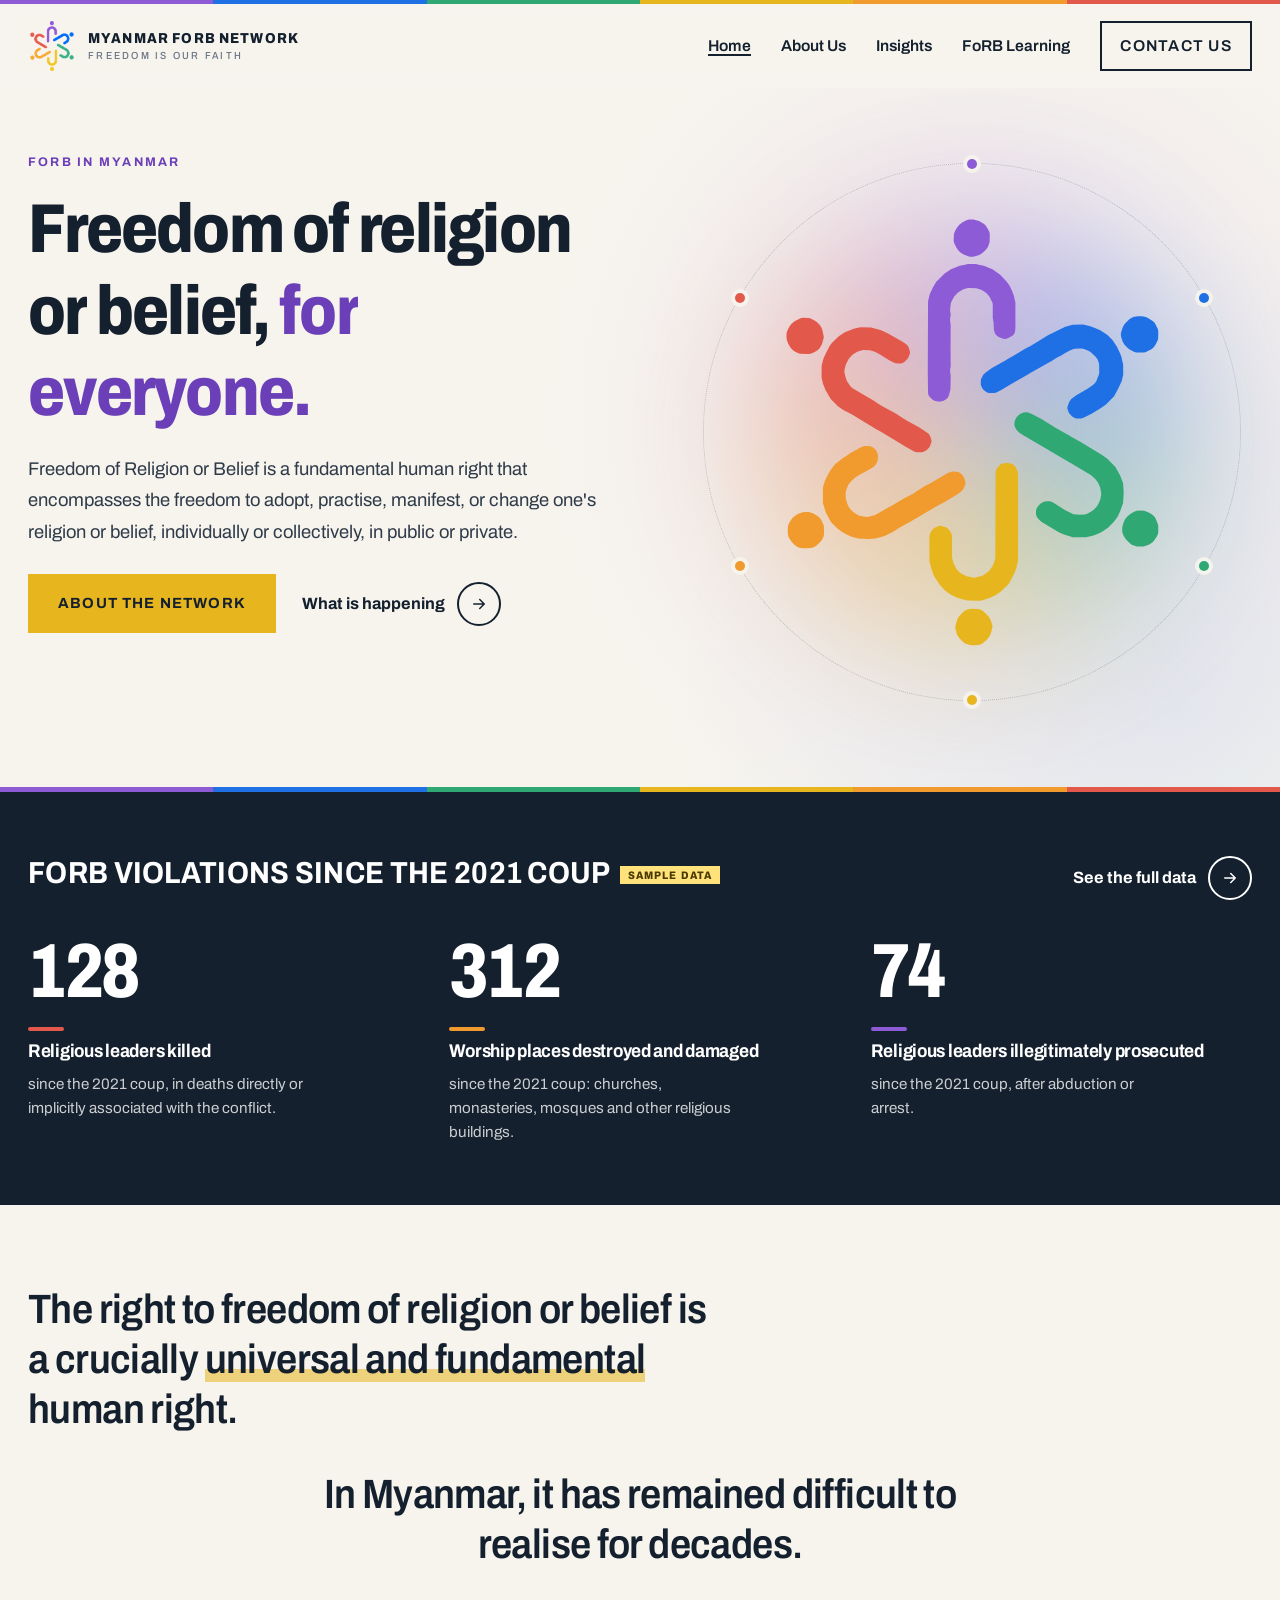
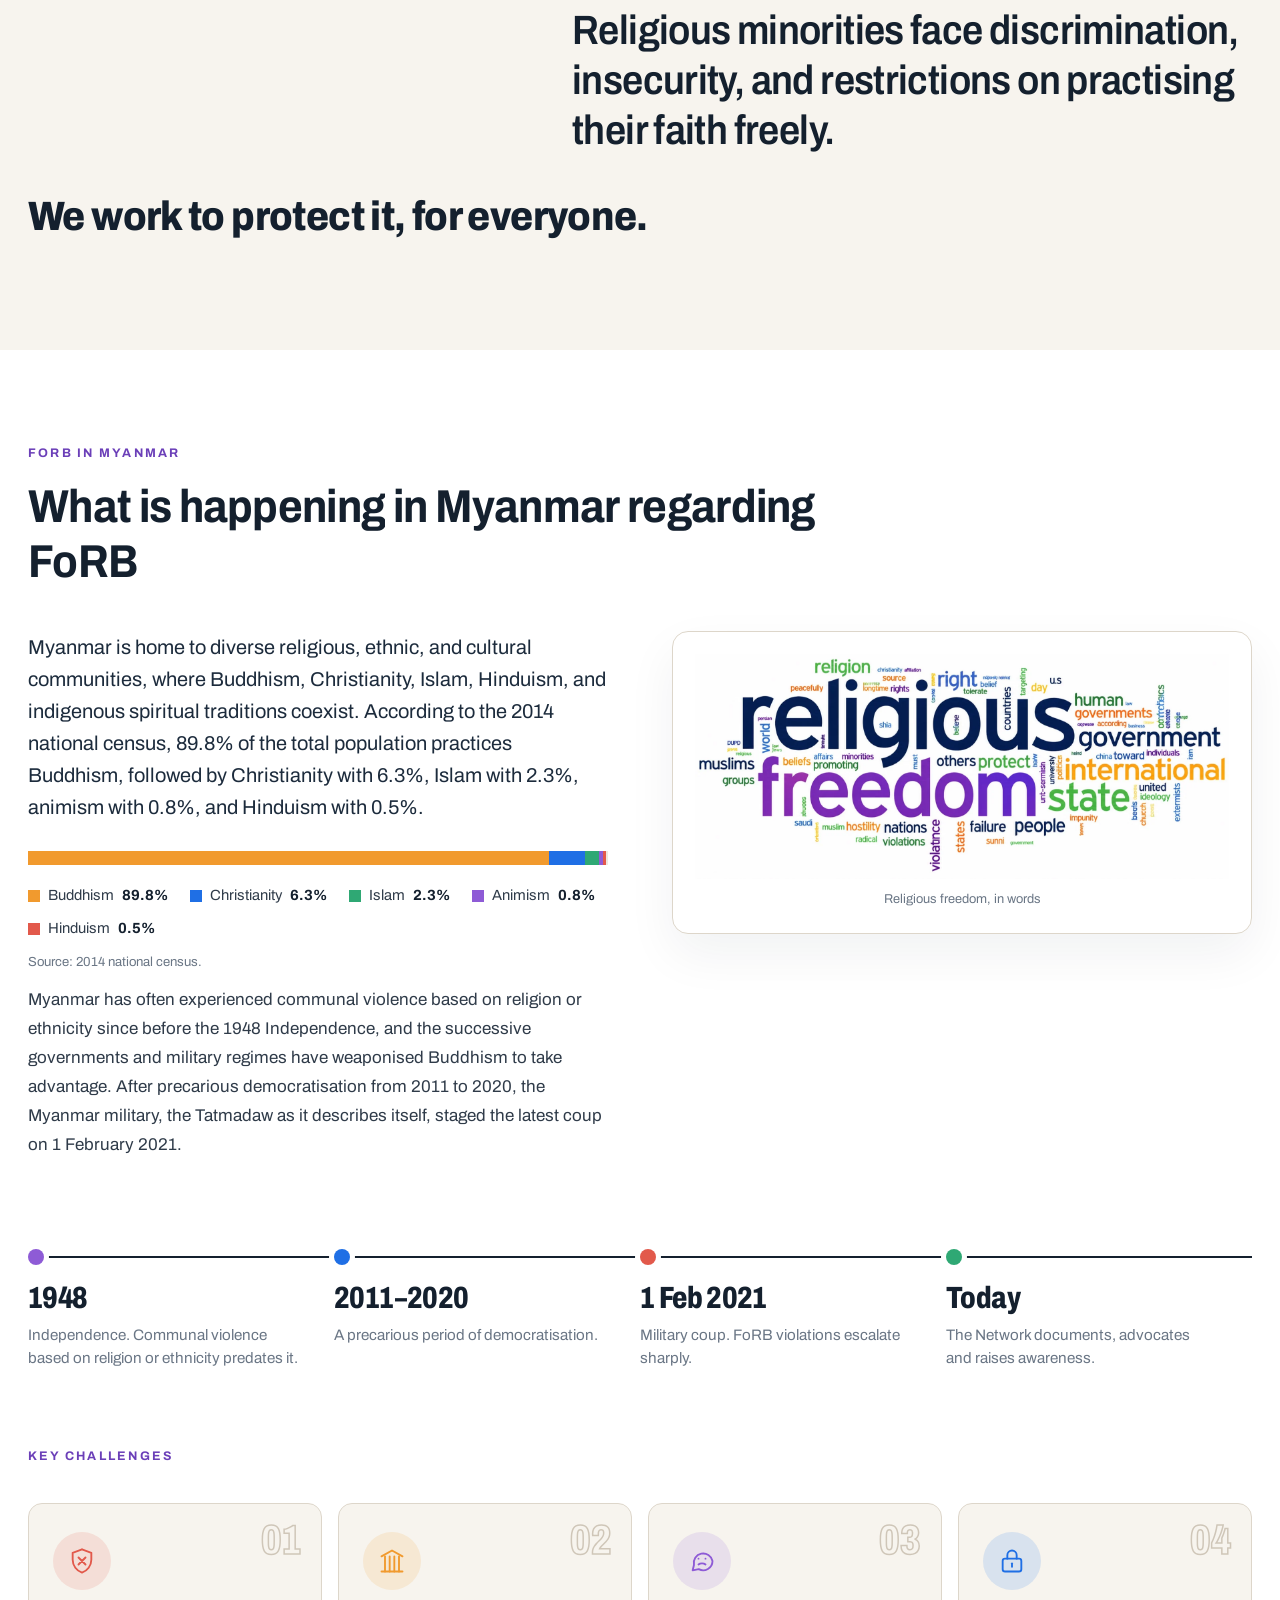
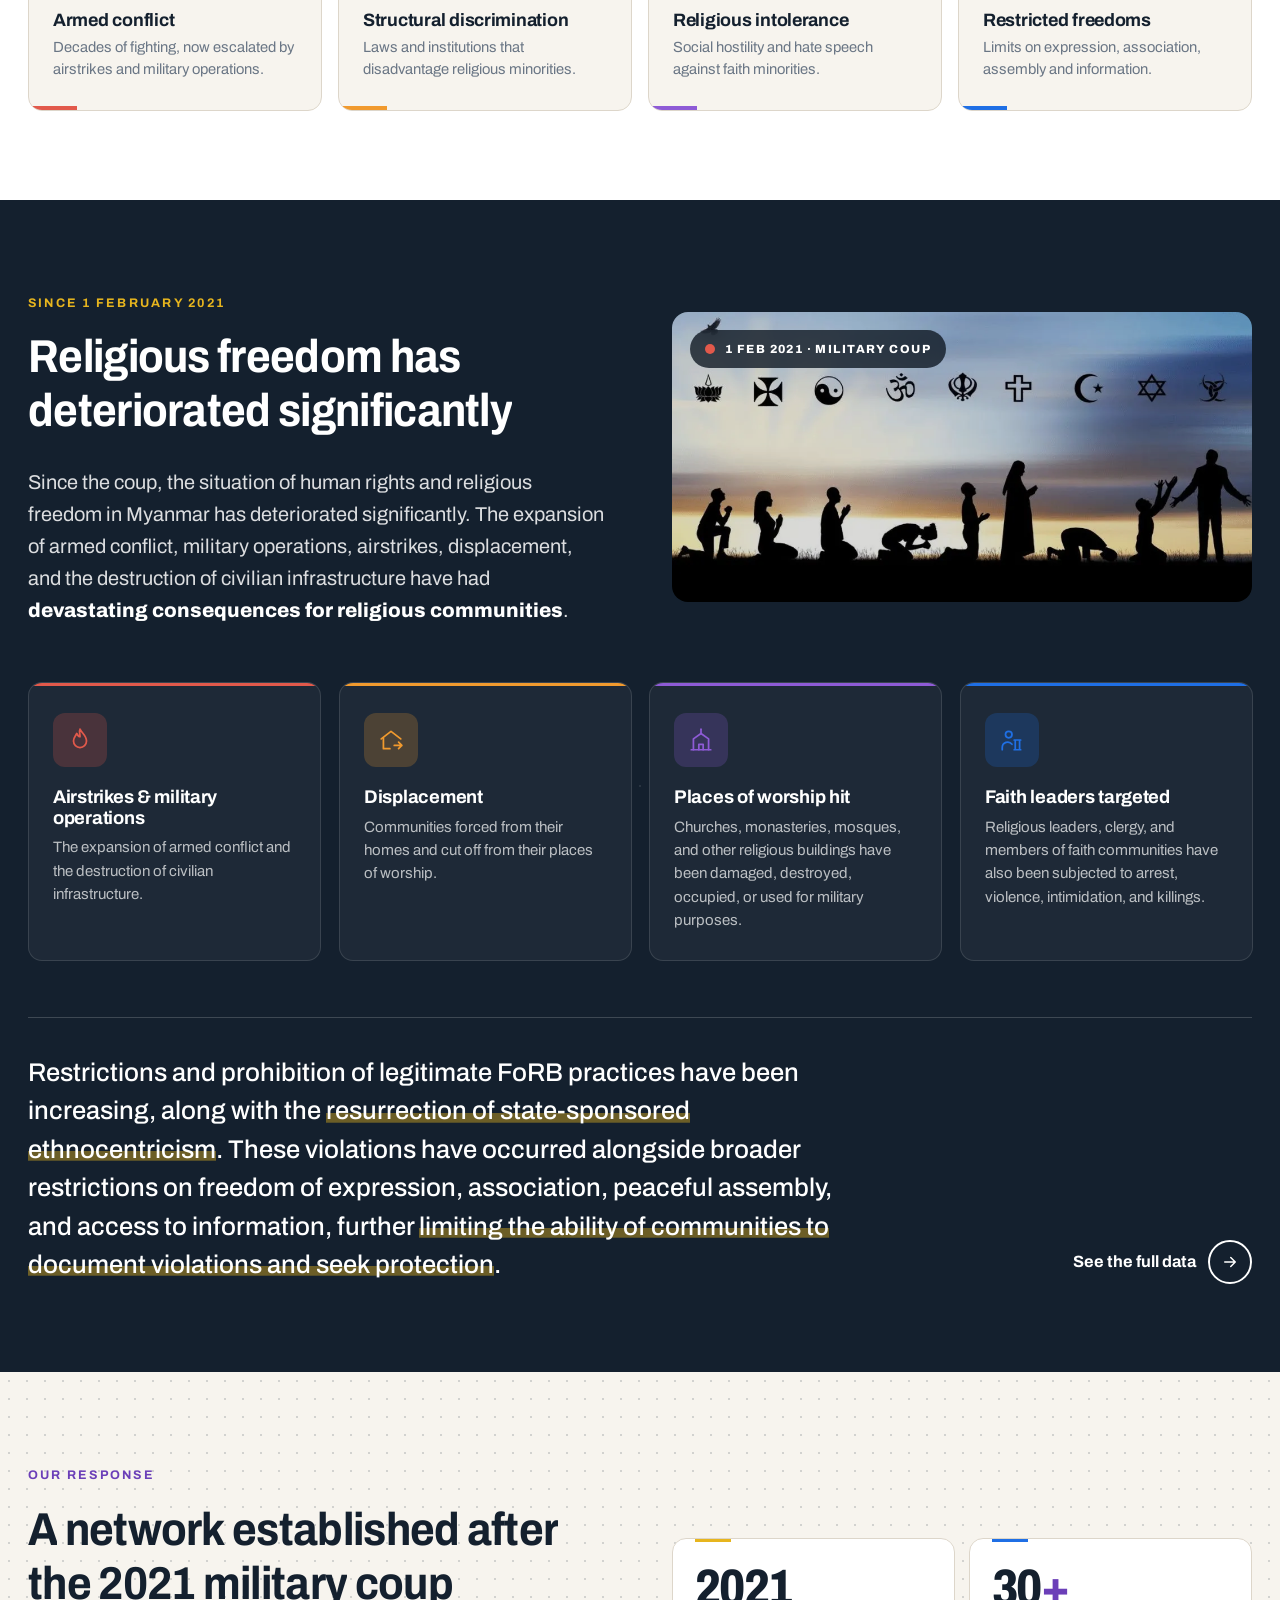
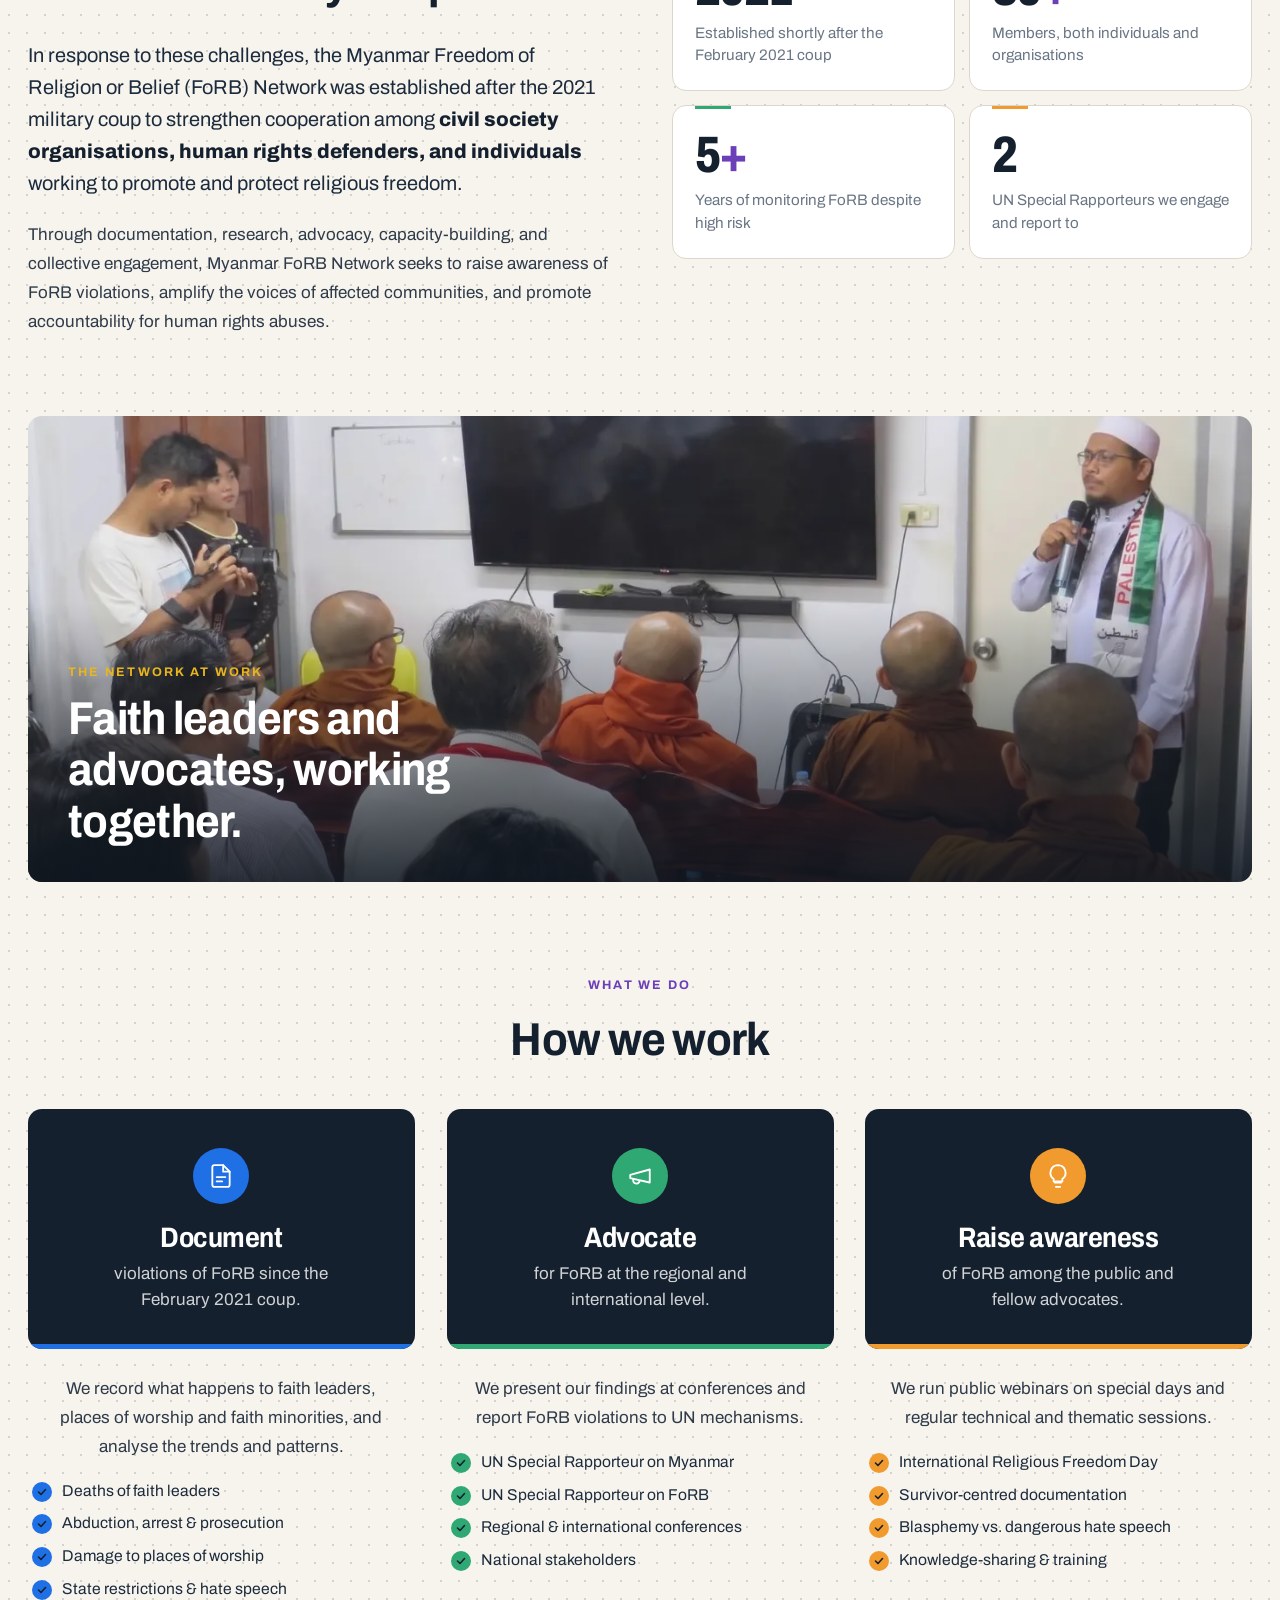
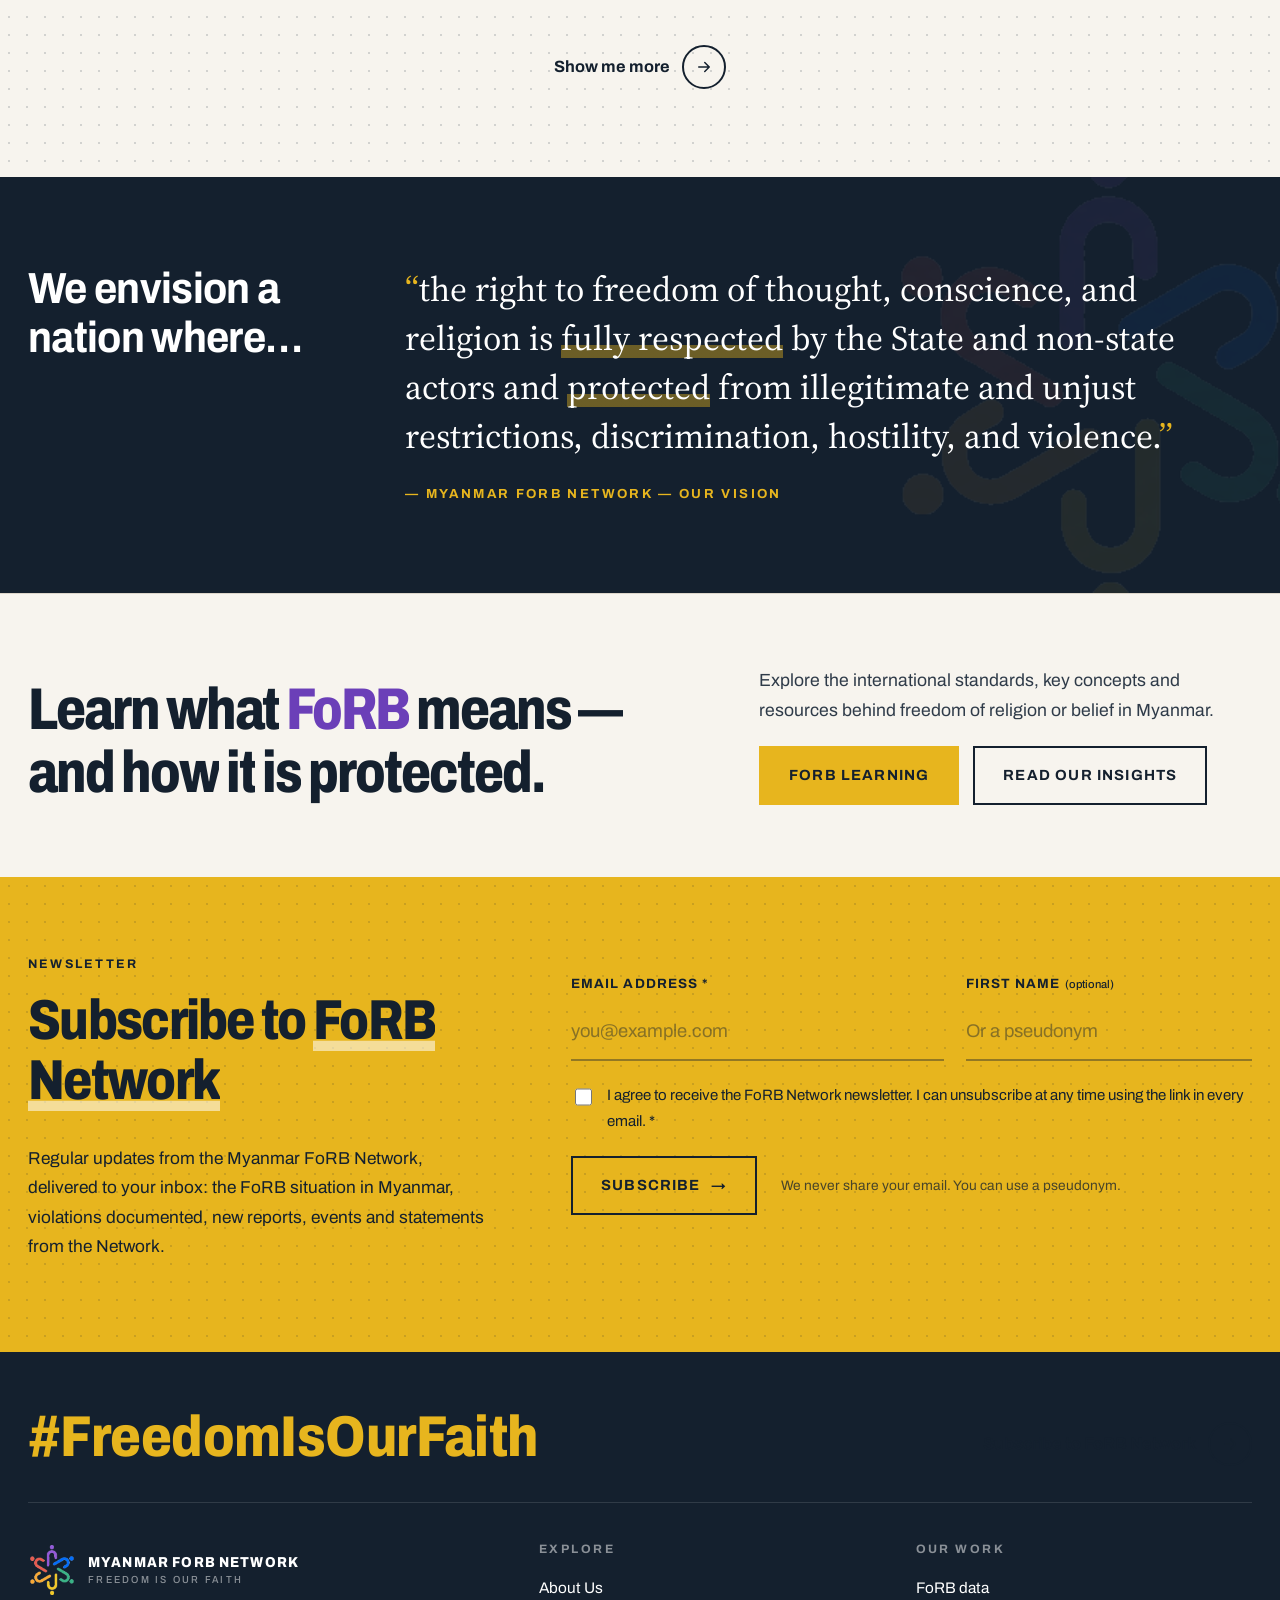
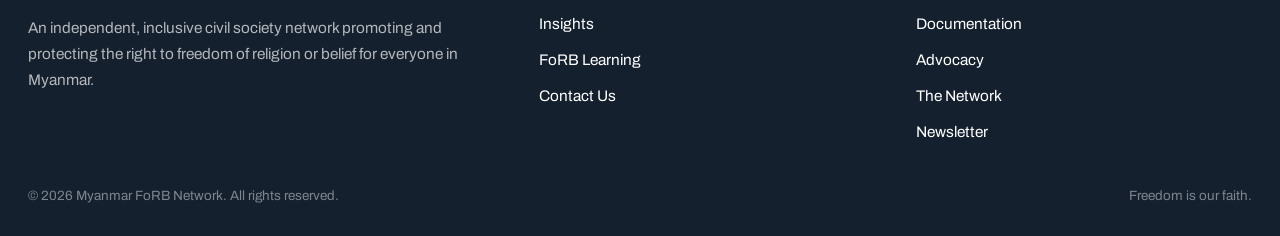
==== commit fcb9d99a: "Client content update and redesign - Home: "What is happening in Myanmar regarding FoRB" (client tex" ====
--- a/docs/index.html
+++ b/docs/index.html
@@ -61,100 +61,104 @@
 
 <main id="main">
 
-  <!-- ============ HERO: full-screen slideshow ============ -->
-  <section class="hero-show" aria-label="Introduction">
-    <img class="hero-show__slide is-active" src="assets/img/children.webp" alt="Smiling children in a circle, looking down at the camera" data-caption="Children of Myanmar" fetchpriority="high">
-    <img class="hero-show__slide" src="assets/img/alms-women.webp" alt="Women carrying alms bowls to a monastery" data-caption="Offering alms" loading="lazy">
-    <img class="hero-show__slide" src="assets/img/monastery.webp" alt="Two monks climbing the steps of a teak monastery" data-caption="Monastic life" loading="lazy">
-    <img class="hero-show__slide" src="assets/img/candles.webp" alt="Hands holding lit candles at dusk" data-caption="Solidarity" loading="lazy">
-
-    <div class="hero-show__inner">
-      <div class="wrap">
-        <div class="hero-show__content">
-          <span class="eyebrow" data-effect="fade">FoRB in Myanmar</span>
-          <h1 class="rise">Freedom of religion or belief, <em>for everyone.</em></h1>
-          <p data-effect="slide-bottom" data-delay="2">Freedom of Religion or Belief is a fundamental human right that encompasses the freedom to adopt, practise, manifest, or change one's religion or belief, individually or collectively, in public or private.</p>
-          <div class="hero__actions" data-effect="slide-bottom" data-delay="3">
-            <a class="btn btn--accent" href="about.html">About the Network</a>
-            <a class="arrow-link" href="#since-the-coup">Since the coup <span class="ar"><svg viewBox="0 0 24 24" fill="none" stroke="currentColor" stroke-width="2" stroke-linecap="round" stroke-linejoin="round"><path d="M5 12h14M13 6l6 6-6 6"/></svg></span></a>
-          </div>
-        </div>
-      </div>
-      <div class="hero-show__bar" data-effect="slide-bottom" data-delay="3">
-        <div class="wrap" style="position:relative">
-          <span class="placeholder-flag">Sample data</span>
-          <div class="hstat"><i style="--c:var(--c-red)"></i><b data-stat="leadersKilled">0</b><span>Religious leaders killed since the 2021 coup</span></div>
-          <div class="hstat"><i style="--c:var(--c-orange)"></i><b data-stat="worshipPlacesDamaged">0</b><span>Worship places destroyed and damaged</span></div>
-          <div class="hstat"><i style="--c:var(--c-purple)"></i><b data-stat="leadersProsecuted">0</b><span>Religious leaders illegitimately prosecuted</span></div>
-          <div class="hero-show__ctrl">
-            <div class="hero-show__dots" role="group" aria-label="Choose slide">
-              <button class="is-active" aria-label="Slide 1"></button><button aria-label="Slide 2"></button><button aria-label="Slide 3"></button><button aria-label="Slide 4"></button>
+  <!-- ============ HERO: text + spinning logo ============ -->
+  <section class="page-hero page-hero--logo" aria-labelledby="page-title">
+    <div class="wrap page-hero__inner">
+      <span class="eyebrow" data-effect="fade">FoRB in Myanmar</span>
+      <h1 class="rise" id="page-title">Freedom of religion or belief, <em>for everyone.</em></h1>
+      <p class="page-hero__lead" data-effect="slide-bottom" data-delay="2">Freedom of Religion or Belief is a fundamental human right that encompasses the freedom to adopt, practise, manifest, or change one's religion or belief, individually or collectively, in public or private.</p>
+      <div class="hero__actions" data-effect="slide-bottom" data-delay="3">
+        <a class="btn btn--accent" href="about.html">About the Network</a>
+        <a class="arrow-link" href="#happening">What is happening <span class="ar"><svg viewBox="0 0 24 24" fill="none" stroke="currentColor" stroke-width="2" stroke-linecap="round" stroke-linejoin="round"><path d="M5 12h14M13 6l6 6-6 6"/></svg></span></a>
+      </div>
+      <div class="hero-logo" aria-hidden="true">
+        <span class="hero-logo__glow"></span>
+        <span class="hero-logo__orbit"><i></i><i></i><i></i><i></i><i></i><i></i></span>
+        <div class="hero-logo__spin"><svg class="lg" viewBox="-162 -162 324 324" aria-hidden="true" focusable="false"><g class="lg-fig" style="--c:var(--c-purple);--a:-94deg;--i:0"><path fill="var(--c)" d="M8.6 -123.6 5.4 -124.1 2.6 -124.9 -3.4 -124.9 -6.2 -124.2 -9.4 -123.7 -15.9 -121.0 -20.6 -117.9 -26.8 -111.7 -29.2 -107.7 -31.6 -102.7 -32.7 -98.3 -32.9 -96.7 -33.1 -44.0 -32.9 -29.3 -32.6 -27.8 -31.8 -26.5 -29.9 -24.5 -28.2 -23.4 -25.6 -23.0 -23.6 -23.0 -21.4 -23.5 -19.5 -24.5 -18.4 -25.5 -17.5 -27.2 -16.3 -31.8 -16.1 -42.0 -16.6 -45.7 -16.1 -49.3 -16.2 -62.7 -16.1 -79.3 -16.6 -83.7 -16.1 -87.2 -16.6 -90.8 -16.0 -95.8 -15.4 -97.3 -13.5 -100.8 -10.7 -103.7 -7.4 -105.8 -4.2 -106.9 -2.8 -107.1 2.9 -107.0 6.4 -105.8 8.8 -104.5 10.6 -103.0 12.6 -100.8 14.9 -96.2 15.1 -94.5 15.1 -84.8 15.7 -81.3 15.9 -76.7 16.4 -74.3 17.4 -72.5 18.6 -71.3 20.3 -70.4 22.8 -69.4 24.6 -69.3 26.6 -70.0 29.7 -71.6 30.7 -72.7 31.6 -74.5 31.9 -76.8 31.9 -96.3 30.7 -101.5 29.3 -105.3 27.6 -108.7 25.5 -111.8 20.6 -116.9 15.2 -120.9ZM-2.4 -157.9 -4.4 -157.3 -7.6 -155.7 -9.7 -154.0 -11.5 -151.8 -12.6 -150.0 -13.7 -147.2 -13.9 -141.8 -13.4 -140.2 -11.7 -136.7 -10.4 -135.0 -8.4 -133.1 -6.1 -131.7 -2.6 -130.5 -1.2 -130.2 0.6 -130.2 4.6 -131.4 6.4 -132.3 8.7 -134.2 11.1 -136.8 11.8 -138.2 12.8 -141.2 12.9 -147.3 12.5 -148.8 11.4 -151.0 9.7 -153.6 8.4 -154.8 4.9 -156.8 0.8 -157.9Z"/></g><g class="lg-fig" style="--c:var(--c-blue);--a:-34deg;--i:1"><path fill="var(--c)" d="M111.8 -50.8 111.1 -53.2 110.7 -55.5 109.7 -58.3 107.1 -63.7 103.9 -68.5 100.2 -72.2 94.8 -75.7 90.9 -77.5 87.4 -78.7 82.2 -80.0 74.4 -79.9 68.9 -78.4 56.1 -72.0 43.1 -64.1 38.8 -61.8 30.8 -57.0 26.8 -54.9 24.1 -53.1 14.2 -47.5 9.6 -44.3 7.9 -42.6 6.3 -39.3 6.2 -35.7 6.6 -34.2 7.7 -32.2 8.8 -31.0 10.1 -30.1 11.4 -29.5 12.8 -29.2 15.9 -29.2 17.4 -29.5 21.4 -31.4 29.1 -36.1 40.2 -42.3 42.9 -44.1 59.4 -53.4 62.2 -55.2 66.2 -57.3 69.1 -59.1 73.1 -61.2 75.8 -62.1 80.2 -62.2 82.1 -62.0 85.1 -61.0 87.1 -60.1 88.7 -58.8 91.4 -56.2 92.8 -54.3 93.8 -51.5 94.0 -50.2 94.1 -44.3 93.7 -42.5 91.9 -38.0 90.8 -36.5 89.4 -35.1 85.4 -32.3 77.1 -27.5 73.3 -24.8 71.7 -22.3 70.4 -18.5 70.5 -17.5 71.5 -14.5 73.6 -12.1 75.1 -11.1 76.9 -10.4 80.6 -10.3 82.4 -10.9 88.4 -13.9 95.1 -17.9 99.1 -20.7 105.1 -26.8 108.2 -32.5 110.7 -38.0 111.9 -43.0ZM119.8 -85.8 117.9 -84.9 116.4 -83.9 113.6 -81.2 112.3 -79.5 111.4 -77.7 110.2 -74.0 110.1 -72.2 110.4 -70.5 111.5 -67.3 112.7 -65.2 114.8 -62.9 116.6 -61.4 119.8 -59.8 121.4 -59.3 126.6 -59.2 128.4 -59.5 133.1 -61.9 134.8 -63.5 135.9 -65.2 137.4 -68.2 137.8 -69.5 137.9 -74.7 137.6 -76.5 135.9 -80.0 135.0 -81.5 133.7 -82.6 129.9 -85.0 127.9 -85.8 125.4 -86.1 122.8 -86.1Z"/></g><g class="lg-fig" style="--c:var(--c-green);--a:26deg;--i:2"><path fill="var(--c)" d="M121.9 58.1 119.9 58.9 117.1 60.5 115.1 62.2 113.3 64.3 112.4 66.2 111.3 69.5 111.1 71.3 111.2 74.0 112.2 76.7 113.5 78.8 115.4 81.0 117.9 83.1 119.2 83.8 122.1 84.7 127.1 84.7 131.2 83.1 133.7 81.5 135.1 79.8 136.9 77.0 137.8 74.8 137.9 72.5 137.8 68.7 136.6 65.5 135.6 63.3 134.4 61.9 132.7 60.5 130.4 59.2 127.4 58.2 125.2 58.0ZM35.3 -13.6 33.8 -12.3 32.5 -10.8 31.6 -9.0 31.2 -7.5 31.1 -5.7 31.5 -4.2 32.4 -2.3 33.7 -0.8 35.1 0.4 38.4 2.5 88.1 31.7 91.5 35.0 93.3 37.5 94.8 40.8 95.5 44.7 95.6 46.0 94.8 50.0 93.7 52.5 92.4 54.7 90.9 56.5 89.1 58.1 84.8 60.5 83.1 60.9 79.8 61.1 74.9 60.7 68.6 57.5 59.6 51.8 57.4 51.0 54.9 51.0 52.9 51.4 50.9 52.5 49.1 54.3 47.6 56.5 47.2 58.2 47.2 60.7 47.6 62.2 48.6 63.8 51.4 66.5 64.1 74.0 67.4 75.6 74.4 77.8 84.2 77.8 89.2 76.6 92.8 75.4 95.9 73.9 100.8 70.5 105.0 66.3 107.8 62.3 109.6 58.5 111.8 52.3 112.2 44.8 111.8 37.8 109.5 31.8 106.1 25.7 99.9 19.4 95.9 16.5 80.6 7.3 61.9 -3.2 51.2 -9.9 44.1 -13.7 41.4 -14.8 39.8 -15.0 37.9 -14.8Z"/></g><g class="lg-fig" style="--c:var(--c-yellow);--a:86deg;--i:3"><path fill="var(--c)" d="M-3.2 131.2 -5.4 132.2 -7.1 133.5 -10.0 136.5 -11.3 138.7 -12.8 144.3 -11.7 149.2 -10.8 151.0 -9.8 152.5 -7.1 155.3 -5.4 156.5 -2.4 157.6 -0.6 157.9 1.9 157.9 5.4 157.5 7.2 156.7 8.6 155.7 11.4 153.0 12.7 151.3 13.7 149.2 14.8 144.8 14.9 143.7 14.6 142.3 13.5 139.2 12.3 137.0 9.7 134.2 7.6 132.3 5.6 131.4 4.1 131.0 0.4 130.9ZM29.2 23.3 25.4 22.5 21.4 23.4 20.1 24.4 18.8 25.8 17.8 27.5 17.2 29.0 17.0 92.8 16.8 94.3 15.3 98.5 12.8 102.2 11.7 103.4 8.6 105.6 6.8 106.6 1.2 107.8 -4.2 106.7 -8.4 104.7 -10.4 103.0 -12.0 101.0 -13.7 97.7 -14.9 94.0 -15.1 92.2 -15.1 76.7 -15.7 74.8 -16.9 72.7 -18.3 71.2 -19.6 70.4 -23.4 69.3 -24.4 69.3 -27.2 70.3 -28.6 71.1 -30.3 73.0 -31.5 75.2 -31.9 77.5 -31.9 95.2 -30.7 100.3 -28.7 106.2 -24.1 113.2 -20.4 117.0 -18.9 118.3 -15.8 120.4 -11.8 122.4 -8.2 123.6 -3.6 124.7 4.6 124.8 7.1 124.6 13.9 122.3 17.4 120.6 21.1 118.1 26.2 113.2 27.8 111.0 31.5 103.8 32.7 100.2 33.9 94.7 33.9 31.2 33.7 29.5 32.4 26.2 30.9 24.4Z"/></g><g class="lg-fig" style="--c:var(--c-orange);--a:146deg;--i:4"><path fill="var(--c)" d="M-125.9 59.3 -129.1 60.3 -130.6 61.2 -133.4 63.4 -135.3 66.0 -136.4 68.2 -136.8 69.7 -137.0 73.0 -136.7 76.7 -136.0 78.3 -134.0 81.3 -131.6 83.7 -129.4 85.1 -127.8 85.7 -125.1 86.0 -121.9 86.0 -118.9 85.6 -116.9 84.8 -115.2 83.6 -112.3 80.7 -111.1 78.8 -110.4 77.2 -110.1 75.8 -110.0 72.7 -110.3 68.8 -111.4 66.2 -112.9 63.7 -114.3 62.4 -117.9 60.2 -121.2 59.1 -123.9 59.0ZM-110.9 52.3 -108.8 59.2 -105.4 65.7 -103.9 67.5 -100.1 71.3 -96.1 74.2 -90.6 77.0 -84.8 78.7 -76.8 79.0 -72.1 78.7 -67.6 77.6 -64.8 76.6 -59.1 73.9 -53.6 70.4 -46.4 66.4 -25.9 54.4 -20.6 51.6 -10.8 45.7 -7.9 43.4 -6.7 42.0 -5.3 38.8 -5.2 36.5 -5.7 34.8 -6.8 32.5 -7.9 31.1 -9.1 30.1 -10.4 29.4 -11.8 29.1 -14.6 29.0 -16.2 29.3 -18.2 30.2 -31.8 38.0 -34.6 39.4 -42.0 44.1 -44.0 45.6 -51.2 49.2 -59.9 54.5 -64.1 56.6 -72.1 61.3 -77.8 62.7 -79.9 62.5 -84.5 61.7 -88.8 58.6 -90.9 56.5 -91.9 55.0 -92.8 53.0 -93.9 49.0 -94.0 44.8 -93.8 43.5 -92.3 39.3 -91.2 37.7 -89.4 35.7 -86.9 33.5 -83.4 31.2 -76.8 27.7 -73.4 25.6 -71.8 24.0 -70.5 21.7 -70.1 19.5 -70.1 16.7 -70.7 14.7 -71.7 12.9 -73.4 11.3 -75.6 10.3 -77.2 10.0 -80.1 10.1 -81.9 10.7 -90.1 15.1 -96.7 19.5 -101.7 23.4 -105.2 27.8 -107.4 31.8 -109.3 35.7 -110.7 40.2 -110.9 42.2Z"/></g><g class="lg-fig" style="--c:var(--c-red);--a:-154deg;--i:5"><path fill="var(--c)" d="M-99.1 -71.3 -104.1 -66.5 -105.7 -64.5 -108.3 -59.5 -110.4 -55.0 -111.8 -49.7 -111.9 -40.8 -110.7 -35.8 -108.9 -31.2 -105.1 -24.8 -99.8 -19.4 -95.8 -16.6 -89.6 -13.4 -71.6 -2.5 -66.9 -0.0 -49.8 10.4 -42.9 14.3 -41.1 14.8 -37.4 14.7 -35.8 14.2 -33.8 13.0 -31.6 10.7 -30.3 6.7 -30.4 5.5 -31.4 2.7 -32.6 0.9 -39.6 -3.8 -49.1 -9.1 -56.6 -13.8 -68.1 -20.2 -73.4 -23.7 -88.9 -32.8 -90.5 -34.3 -93.1 -38.2 -93.8 -40.0 -94.9 -44.5 -94.9 -46.5 -93.9 -50.2 -91.9 -54.2 -90.7 -55.8 -88.7 -57.7 -85.4 -59.8 -81.2 -61.1 -76.1 -61.0 -72.4 -59.8 -69.8 -58.5 -61.4 -53.4 -58.1 -51.7 -55.9 -51.1 -53.1 -51.1 -51.6 -51.5 -50.3 -52.4 -48.2 -54.5 -47.3 -56.0 -46.3 -58.8 -46.3 -59.8 -47.3 -63.2 -47.9 -64.3 -49.3 -65.6 -52.1 -67.5 -62.9 -73.6 -67.6 -75.7 -75.2 -77.9 -83.1 -78.0 -88.1 -76.8 -94.6 -74.2ZM-127.1 -84.8 -131.9 -82.4 -134.1 -80.5 -135.6 -78.7 -137.0 -76.0 -137.8 -74.0 -137.9 -70.7 -137.7 -68.7 -136.5 -65.5 -135.0 -63.0 -133.7 -61.4 -132.1 -60.2 -129.1 -58.7 -127.8 -58.3 -121.8 -58.2 -119.9 -58.4 -116.9 -59.7 -114.8 -61.0 -113.3 -62.5 -111.6 -65.3 -110.2 -70.5 -111.3 -76.2 -112.2 -78.2 -113.2 -79.7 -115.4 -81.9 -117.1 -83.0 -119.9 -84.4 -121.4 -84.9 -125.4 -85.0Z"/></g></svg></div>
+      </div>
+    </div>
+    <div class="page-hero__band" aria-hidden="true"></div>
+  </section>
+
+  <!-- ============ NUMBERS ============ -->
+  <section class="numrow" aria-labelledby="num-title">
+    <div class="wrap">
+      <div class="numrow__head">
+        <h2 id="num-title">FoRB violations since the 2021 coup <span class="placeholder-flag">Sample data</span></h2>
+        <a class="arrow-link" href="about.html#data" style="color:#fff">See the full data <span class="ar"><svg viewBox="0 0 24 24" fill="none" stroke="currentColor" stroke-width="2" stroke-linecap="round" stroke-linejoin="round"><path d="M5 12h14M13 6l6 6-6 6"/></svg></span></a>
+      </div>
+      <div class="numrow__grid">
+        <div class="num" style="--c:var(--c-red)">
+          <b data-stat="leadersKilled">0</b>
+          <h3>Religious leaders killed</h3>
+          <p>since the 2021 coup, in deaths directly or implicitly associated with the conflict.</p>
+        </div>
+        <div class="num" style="--c:var(--c-orange)">
+          <b data-stat="worshipPlacesDamaged">0</b>
+          <h3>Worship places destroyed and damaged</h3>
+          <p>since the 2021 coup: churches, monasteries, mosques and other religious buildings.</p>
+        </div>
+        <div class="num" style="--c:var(--c-purple)">
+          <b data-stat="leadersProsecuted">0</b>
+          <h3>Religious leaders illegitimately prosecuted</h3>
+          <p>since the 2021 coup, after abduction or arrest.</p>
+        </div>
+      </div>
+    </div>
+  </section>
+
+  <!-- ============ STATEMENTS (text only) ============ -->
+  <section class="prologue">
+    <div class="wrap">
+      <div class="prologue__row prologue__row--left"><p class="statement">The right to freedom of religion or belief is a crucially <mark>universal and fundamental</mark> human right.</p></div>
+      <div class="prologue__row prologue__row--center"><p class="statement">In Myanmar, it has remained difficult to realise for decades.</p></div>
+      <div class="prologue__row prologue__row--right"><p class="statement">Religious minorities face discrimination, insecurity, and restrictions on practising their faith freely.</p></div>
+      <div class="prologue__row prologue__row--left"><p class="statement"><strong>We work to protect it, for everyone.</strong></p></div>
+    </div>
+  </section>
+
+  <!-- ============ WHAT IS HAPPENING ============ -->
+  <section class="section section--white" id="happening">
+    <div class="wrap">
+      <div class="section-head">
+        <span class="eyebrow" data-effect="fade">FoRB in Myanmar</span>
+        <h2 class="rise">What is happening in Myanmar regarding FoRB</h2>
+      </div>
+      <div class="split split--top">
+        <div class="happening-text">
+          <p class="lead">Myanmar is home to diverse religious, ethnic, and cultural communities, where Buddhism, Christianity, Islam, Hinduism, and indigenous spiritual traditions coexist. According to the 2014 national census, 89.8% of the total population practices Buddhism, followed by Christianity with 6.3%, Islam with 2.3%, animism with 0.8%, and Hinduism with 0.5%.</p>
+          <div class="census" role="figure" aria-label="Religious composition of Myanmar, 2014 census: Buddhism 89.8%, Christianity 6.3%, Islam 2.3%, Animism 0.8%, Hinduism 0.5%">
+            <div class="census-bar" aria-hidden="true">
+              <span style="--w:89.8%;background:var(--c-orange)"></span>
+              <span style="--w:6.3%;background:var(--c-blue)"></span>
+              <span style="--w:2.3%;background:var(--c-green)"></span>
+              <span style="--w:0.8%;background:var(--c-purple)"></span>
+              <span style="--w:0.5%;background:var(--c-red)"></span>
             </div>
-            <span class="hero-show__caption" aria-live="polite">Children of Myanmar</span>
-          </div>
-        </div>
-      </div>
-    </div>
-  </section>
-
-  <!-- ============ STORY: sticky photo + statements ============ -->
-  <section class="story-sec">
-    <div class="wrap story">
-      <div class="story__media" aria-hidden="true">
-        <img data-step="0" class="active" src="assets/img/bagan-temples.webp" alt="">
-        <img data-step="1" src="assets/img/monastery.webp" alt="">
-        <img data-step="2" src="assets/img/mosque.webp" alt="" style="object-position:center 25%">
-        <img data-step="3" src="assets/img/children.webp" alt="">
-        <span class="story__count">FoRB IN MYANMAR</span>
-      </div>
-      <div class="story__steps">
-        <div class="story__step current" data-step="0">
-          <img class="story__thumb" src="assets/img/bagan-temples.webp" alt="" loading="lazy">
-          <span class="story__num">01 / 04</span>
-          <h2 class="statement">The right to freedom of religion or belief is a crucially <mark>universal and fundamental</mark> human right.</h2>
-        </div>
-        <div class="story__step" data-step="1">
-          <img class="story__thumb" src="assets/img/monastery.webp" alt="" loading="lazy">
-          <span class="story__num">02 / 04</span>
-          <h2 class="statement">In Myanmar, it has remained difficult to realise for decades.</h2>
-        </div>
-        <div class="story__step" data-step="2">
-          <img class="story__thumb" src="assets/img/mosque.webp" alt="" loading="lazy">
-          <span class="story__num">03 / 04</span>
-          <h2 class="statement">Religious minorities face discrimination, insecurity, and restrictions on practising their faith freely.</h2>
-        </div>
-        <div class="story__step" data-step="3">
-          <img class="story__thumb" src="assets/img/children.webp" alt="" loading="lazy">
-          <span class="story__num">04 / 04</span>
-          <h2 class="statement"><strong>We work to protect it — for everyone.</strong></h2>
-        </div>
-      </div>
-    </div>
-  </section>
-
-  <!-- ============ FoRB IN MYANMAR: overlap + timeline + challenges ============ -->
-  <section class="section section--white">
-    <div class="wrap">
-      <div class="overlap">
-        <figure class="overlap__img" data-effect="mask">
-          <img src="assets/img/monastery.webp" alt="Two monks climbing the steps of an ornate teak monastery" loading="lazy">
-          <span class="img-badge"><b>1948</b><small>Decades of conflict since independence</small></span>
+            <ul class="census-legend" aria-hidden="true">
+              <li><i style="background:var(--c-orange)"></i>Buddhism <b>89.8%</b></li>
+              <li><i style="background:var(--c-blue)"></i>Christianity <b>6.3%</b></li>
+              <li><i style="background:var(--c-green)"></i>Islam <b>2.3%</b></li>
+              <li><i style="background:var(--c-purple)"></i>Animism <b>0.8%</b></li>
+              <li><i style="background:var(--c-red)"></i>Hinduism <b>0.5%</b></li>
+            </ul>
+            <p class="census-note">Source: 2014 national census.</p>
+          </div>
+          <p>Myanmar has often experienced communal violence based on religion or ethnicity since before the 1948 Independence, and the successive governments and military regimes have weaponised Buddhism to take advantage. After precarious democratisation from 2011 to 2020, the Myanmar military, the Tatmadaw as it describes itself, staged the latest coup on 1 February 2021.</p>
+        </div>
+        <figure class="cloud-card" data-effect="slide-right">
+          <img src="assets/img/word-cloud.webp" alt="Word cloud: religious freedom, state, government, international, human rights, protect, people, violations" width="1600" height="674" loading="lazy">
+          <figcaption>Religious freedom, in words</figcaption>
         </figure>
-        <div class="overlap__card" data-effect="slide-right" data-delay="2">
-          <span class="eyebrow">FoRB in Myanmar</span>
-          <h2 class="rise">A right challenged by decades of conflict</h2>
-          <blockquote class="pull">The enjoyment of this fundamental right has been increasingly challenged by decades of armed conflict, structural discrimination, religious intolerance, and restrictions on fundamental freedoms.</blockquote>
-          <p>Religious minorities, particularly in <strong>conflict-affected areas</strong>, face <strong>discrimination, insecurity and restrictions</strong> on practising their faith freely.</p>
-        </div>
       </div>
 
       <ol class="tl-strip" aria-label="Key moments">
         <li style="--c:var(--c-purple)"><b>1948</b><span>Independence. Communal violence based on religion or ethnicity predates it.</span></li>
         <li style="--c:var(--c-blue)"><b>2011–2020</b><span>A precarious period of democratisation.</span></li>
         <li style="--c:var(--c-red)"><b>1 Feb 2021</b><span>Military coup. FoRB violations escalate sharply.</span></li>
-        <li style="--c:var(--c-green)"><b>Today</b><span>The Network documents, advocates and builds solidarity.</span></li>
+        <li style="--c:var(--c-green)"><b>Today</b><span>The Network documents, advocates and raises awareness.</span></li>
       </ol>
-
+      <div class="challenges-head" data-effect="fade"><span class="eyebrow">Key challenges</span></div>
       <div class="challenges">
         <article class="challenge" style="--c:var(--c-red)" data-effect="slide-bottom">
           <span class="challenge__num">01</span>
@@ -180,45 +184,6 @@
     </div>
   </section>
 
-  <!-- ============ DIVERSITY: text + collage ============ -->
-  <section class="section">
-    <div class="wrap split">
-      <div>
-        <span class="eyebrow" data-effect="fade">Many faiths, one country</span>
-        <h2 class="rise">Home to diverse religious, ethnic and cultural communities</h2>
-        <div data-effect="slide-bottom">
-          <p>Myanmar is home to diverse religious, ethnic, and cultural communities, where Buddhism, Christianity, Islam, Hinduism, and indigenous spiritual traditions coexist.</p>
-          <p>Myanmar has often experienced communal violence based on religion or ethnicity since before the 1948 Independence, and the successive governments and military regimes have weaponised Buddhism to take advantage. After precarious democratisation from 2011 to 2020, the Myanmar military, the Tatmadaw as it describes itself, staged the latest coup on 1 February 2021.</p>
-        </div>
-        <div class="census" role="figure" aria-label="Religious composition of Myanmar, 2014 census: Buddhism 89.8%, Christianity 6.3%, Islam 2.3%, Animism 0.8%, Hinduism 0.5%">
-          <div class="census-bar" aria-hidden="true">
-            <span style="--w:89.8%;background:var(--c-orange)"></span>
-            <span style="--w:6.3%;background:var(--c-blue)"></span>
-            <span style="--w:2.3%;background:var(--c-green)"></span>
-            <span style="--w:0.8%;background:var(--c-purple)"></span>
-            <span style="--w:0.5%;background:var(--c-red)"></span>
-          </div>
-          <ul class="census-legend" aria-hidden="true">
-            <li><i style="background:var(--c-orange)"></i>Buddhism <b>89.8%</b></li>
-            <li><i style="background:var(--c-blue)"></i>Christianity <b>6.3%</b></li>
-            <li><i style="background:var(--c-green)"></i>Islam <b>2.3%</b></li>
-            <li><i style="background:var(--c-purple)"></i>Animism <b>0.8%</b></li>
-            <li><i style="background:var(--c-red)"></i>Hinduism <b>0.5%</b></li>
-          </ul>
-          <p class="census-note">Source: 2014 national census.</p>
-        </div>
-      </div>
-      <div class="mosaic collage">
-        <figure class="tall" data-effect="slide-bottom"><img src="assets/img/pagoda-gate.webp" alt="An ornate pagoda gateway" loading="lazy"><figcaption>Buddhism</figcaption></figure>
-        <figure data-effect="slide-bottom" data-delay="1"><img src="assets/img/cathedral.webp" alt="A red-brick cathedral" loading="lazy" style="object-position:center 30%"><figcaption>Christianity</figcaption></figure>
-        <figure data-effect="slide-bottom" data-delay="2"><img src="assets/img/mosque.webp" alt="A white mosque with minarets" loading="lazy" style="object-position:center 25%"><figcaption>Islam</figcaption></figure>
-        <figure class="wide" data-effect="slide-bottom" data-delay="1"><img src="assets/img/bagan-temples.webp" alt="Temples of Bagan among green trees" loading="lazy"><figcaption>Heritage</figcaption></figure>
-        <figure data-effect="slide-bottom" data-delay="2"><img src="assets/img/novice-monks.webp" alt="Young novice monks walking with dogs" loading="lazy"><figcaption>Monastic life</figcaption></figure>
-        <figure data-effect="slide-bottom" data-delay="3"><img src="assets/img/bagan-balloons.webp" alt="Balloons over the pagodas of Bagan" loading="lazy"><figcaption>Bagan</figcaption></figure>
-      </div>
-    </div>
-  </section>
-
   <!-- ============ SINCE THE COUP ============ -->
   <section class="section section--dark dotted" id="since-the-coup">
     <div class="wrap">
@@ -226,10 +191,10 @@
         <div>
           <span class="eyebrow" data-effect="fade">Since 1 February 2021</span>
           <h2 class="rise">Religious freedom has deteriorated significantly</h2>
-          <p class="lead" data-effect="slide-bottom">The expansion of armed conflict, military operations, airstrikes, displacement, and the destruction of civilian infrastructure have had <strong>devastating consequences for religious communities</strong>.</p>
-        </div>
-        <figure class="figure coup-photo" data-effect="mask">
-          <img src="assets/img/bagan-sunset.webp" alt="Silhouettes of pagodas against a hazy sunset" loading="lazy">
+          <p class="lead" data-effect="slide-bottom">Since the coup, the situation of human rights and religious freedom in Myanmar has deteriorated significantly. The expansion of armed conflict, military operations, airstrikes, displacement, and the destruction of civilian infrastructure have had <strong>devastating consequences for religious communities</strong>.</p>
+        </div>
+        <figure class="figure coup-photo coup-photo--soft" data-effect="mask">
+          <img src="assets/img/faiths-prayer.webp" alt="Silhouettes of people of many faiths praying at sunrise beneath religious symbols" width="1029" height="514" loading="lazy">
           <span class="pulse-badge"><i aria-hidden="true"></i>1 Feb 2021 · Military coup</span>
         </figure>
       </div>
@@ -238,7 +203,7 @@
         <article class="impact" style="--c:var(--c-red)" data-effect="slide-bottom">
           <span class="impact__ic"><svg viewBox="0 0 24 24" fill="none" stroke="currentColor" stroke-width="1.6" stroke-linecap="round" stroke-linejoin="round" aria-hidden="true"><path d="M12 2c2 4 6 6 6 11a6 6 0 0 1-12 0c0-3 2-5 3-7 1 2 2 3 3 3 0-3-1-5 0-7z"/></svg></span>
           <h3>Airstrikes &amp; military operations</h3>
-          <p>Expanding armed conflict and the destruction of civilian infrastructure.</p>
+          <p>The expansion of armed conflict and the destruction of civilian infrastructure.</p>
         </article>
         <article class="impact" style="--c:var(--c-orange)" data-effect="slide-bottom" data-delay="1">
           <span class="impact__ic"><svg viewBox="0 0 24 24" fill="none" stroke="currentColor" stroke-width="1.6" stroke-linecap="round" stroke-linejoin="round" aria-hidden="true"><path d="M3 11 12 4l9 7"/><path d="M5 10v10h6"/><path d="M15 17h7M19 14l3 3-3 3"/></svg></span>
@@ -248,17 +213,17 @@
         <article class="impact" style="--c:var(--c-purple)" data-effect="slide-bottom" data-delay="2">
           <span class="impact__ic"><svg viewBox="0 0 24 24" fill="none" stroke="currentColor" stroke-width="1.6" stroke-linecap="round" stroke-linejoin="round" aria-hidden="true"><path d="M3 21h18"/><path d="M5 21V11l7-5 7 5v10"/><path d="M12 2v4"/><path d="M10 21v-5h4v5"/></svg></span>
           <h3>Places of worship hit</h3>
-          <p>Churches, monasteries and mosques damaged, destroyed, occupied or used for military purposes.</p>
+          <p>Churches, monasteries, mosques, and other religious buildings have been damaged, destroyed, occupied, or used for military purposes.</p>
         </article>
         <article class="impact" style="--c:var(--c-blue)" data-effect="slide-bottom" data-delay="3">
           <span class="impact__ic"><svg viewBox="0 0 24 24" fill="none" stroke="currentColor" stroke-width="1.6" stroke-linecap="round" stroke-linejoin="round" aria-hidden="true"><circle cx="9" cy="7" r="3"/><path d="M3 21v-2a5 5 0 0 1 9-3"/><path d="M15 12v9M19 12v9M14 12h6M14 21h6"/></svg></span>
           <h3>Faith leaders targeted</h3>
-          <p>Religious leaders, clergy and believers subjected to arrest, violence, intimidation and killings.</p>
+          <p>Religious leaders, clergy, and members of faith communities have also been subjected to arrest, violence, intimidation, and killings.</p>
         </article>
       </div>
 
       <div class="coup-foot" data-effect="slide-bottom">
-        <p class="statement-lg">Restrictions and prohibition of legitimate FoRB practices have been increasing, along with the <mark>resurrection of state-sponsored ethnocentricism</mark>, further <mark>limiting the ability of communities to document violations and seek protection</mark>.</p>
+        <p class="statement-lg">Restrictions and prohibition of legitimate FoRB practices have been increasing, along with the <mark>resurrection of state-sponsored ethnocentricism</mark>. These violations have occurred alongside broader restrictions on freedom of expression, association, peaceful assembly, and access to information, further <mark>limiting the ability of communities to document violations and seek protection</mark>.</p>
         <a class="arrow-link" href="about.html#data">See the full data <span class="ar"><svg viewBox="0 0 24 24" fill="none" stroke="currentColor" stroke-width="2" stroke-linecap="round" stroke-linejoin="round"><path d="M5 12h14M13 6l6 6-6 6"/></svg></span></a>
       </div>
     </div>
@@ -267,11 +232,14 @@
   <!-- ============ OUR RESPONSE ============ -->
   <section class="section dotted response" style="background-color:var(--paper)">
     <div class="wrap">
-      <div class="split" style="margin-bottom:72px">
+      <div class="split" style="margin-bottom:80px">
         <div>
           <span class="eyebrow" data-effect="fade">Our response</span>
-          <h2 class="rise">The Myanmar FoRB Network was established after the 2021 military coup.</h2>
-          <p class="lead" data-effect="slide-bottom" style="margin:0">It strengthens cooperation among <strong>civil society organisations, human rights defenders, and individuals</strong> working to promote and protect religious freedom.</p>
+          <h2 class="rise">A network established after the 2021 military coup</h2>
+          <div data-effect="slide-bottom">
+            <p class="lead">In response to these challenges, the Myanmar Freedom of Religion or Belief (FoRB) Network was established after the 2021 military coup to strengthen cooperation among <strong>civil society organisations, human rights defenders, and individuals</strong> working to promote and protect religious freedom.</p>
+            <p style="margin:0">Through documentation, research, advocacy, capacity-building, and collective engagement, Myanmar FoRB Network seeks to raise awareness of FoRB violations, amplify the voices of affected communities, and promote accountability for human rights abuses.</p>
+          </div>
         </div>
         <div class="facts stagger" data-effect="slide-bottom">
           <div><b><span data-count="2021" data-from="2000">2021</span></b><span>Established shortly after the February 2021 coup</span></div>
@@ -281,42 +249,54 @@
         </div>
       </div>
 
-      <div class="oblock" style="--c:var(--c-blue)">
-        <h3 class="oblock__title rise">We <span class="verb">document</span></h3>
-        <figure class="figure oblock__img" data-effect="mask"><img src="assets/img/documents.webp" alt="A stack of papers and files" loading="lazy"><span class="oblock__badge">01</span></figure>
-        <div class="oblock__body" data-effect="slide-bottom" data-delay="1">
-          <span class="oblock__num">01 — DOCUMENTATION &amp; RESEARCH</span>
-          <p>Through documentation and research, we raise awareness of <strong>FoRB violations since the February 2021 coup</strong>.</p>
-          <ul class="checklist">
-            <li>Deaths of faith leaders</li><li>Abduction, arrest &amp; prosecution of faith leaders</li><li>Damage and destruction of places of worship</li><li>State restriction of FoRB practices</li><li>Social hostility &amp; harmful hate speech</li><li>Trend and pattern analysis</li>
-          </ul>
-        </div>
-      </div>
-
-      <div class="oblock oblock--right" style="--c:var(--c-green)">
-        <h3 class="oblock__title rise">We <span class="verb">advocate</span></h3>
-        <figure class="figure oblock__img" data-effect="mask"><img src="assets/img/community-walk.webp" alt="A group of people walking together along a rural road" loading="lazy"><span class="oblock__badge">02</span></figure>
-        <div class="oblock__body" data-effect="slide-bottom" data-delay="1">
-          <span class="oblock__num">02 — ADVOCACY &amp; ENGAGEMENT</span>
-          <p>We amplify the voices of affected communities and promote <strong>accountability at regional and international levels</strong>.</p>
-          <ul class="checklist">
-            <li>UN Special Rapporteur on Myanmar</li><li>UN Special Rapporteur on FoRB</li><li>Regional &amp; international conferences</li><li>Coordination with national stakeholders</li>
-          </ul>
-        </div>
-      </div>
-
-      <div class="oblock oblock--center" style="--c:var(--c-orange)">
-        <h3 class="oblock__title rise">We <span class="verb">strengthen</span></h3>
-        <figure class="figure oblock__img" data-effect="mask"><img src="assets/img/solidarity-hands.webp" alt="Hands joined together in solidarity" loading="lazy"><span class="oblock__badge">03</span></figure>
-        <div class="oblock__body" data-effect="slide-bottom" data-delay="1">
-          <span class="oblock__num">03 — CAPACITY-BUILDING</span>
-          <p>We equip members and partners to document violations in an <strong>ethical, systematic and survivor-centred</strong> way.</p>
-          <ul class="checklist" style="grid-template-columns:1fr">
-            <li>Knowledge-sharing sessions</li><li>Skill-building training for members</li><li>Raising awareness of FoRB</li>
-          </ul>
-          <a class="arrow-link" href="about.html#what-we-do" style="margin-top:24px">Show me more <span class="ar"><svg viewBox="0 0 24 24" fill="none" stroke="currentColor" stroke-width="2" stroke-linecap="round" stroke-linejoin="round"><path d="M5 12h14M13 6l6 6-6 6"/></svg></span></a>
-        </div>
-      </div>
+      <figure class="members__band org-band" data-effect="mask">
+        <img src="assets/img/org-session.webp" alt="A Myanmar FoRB Network session: a speaker addresses participants, including Buddhist monks" width="1400" height="1050" loading="lazy">
+        <figcaption>
+          <span class="eyebrow">The Network at work</span>
+          <h2>Faith leaders and advocates, working together.</h2>
+        </figcaption>
+      </figure>
+
+      <div class="section-head" style="text-align:center;margin-left:auto;margin-right:auto">
+        <span class="eyebrow" data-effect="fade">What we do</span>
+        <h2 class="rise">How we work</h2>
+      </div>
+      <div class="hww">
+        <div style="--c:var(--c-blue)" data-effect="slide-bottom">
+          <div class="hww__card">
+            <span class="hww__ic"><svg viewBox="0 0 24 24" fill="none" stroke="currentColor" stroke-width="1.7" stroke-linecap="round" stroke-linejoin="round" aria-hidden="true"><path d="M14 2H6a2 2 0 0 0-2 2v16a2 2 0 0 0 2 2h12a2 2 0 0 0 2-2V8z"/><path d="M14 2v6h6M8 13h8M8 17h5"/></svg></span>
+            <h3>Document</h3>
+            <p>violations of FoRB since the February 2021 coup.</p>
+          </div>
+          <div class="hww__body">
+            <p>We record what happens to faith leaders, places of worship and faith minorities, and analyse the trends and patterns.</p>
+            <ul class="checklist"><li>Deaths of faith leaders</li><li>Abduction, arrest &amp; prosecution</li><li>Damage to places of worship</li><li>State restrictions &amp; hate speech</li></ul>
+          </div>
+        </div>
+        <div style="--c:var(--c-green)" data-effect="slide-bottom" data-delay="1">
+          <div class="hww__card">
+            <span class="hww__ic"><svg viewBox="0 0 24 24" fill="none" stroke="currentColor" stroke-width="1.7" stroke-linecap="round" stroke-linejoin="round" aria-hidden="true"><path d="m3 11 18-5v12L3 14v-3z"/><path d="M11.6 16.8a3 3 0 1 1-5.8-1.6"/></svg></span>
+            <h3>Advocate</h3>
+            <p>for FoRB at the regional and international level.</p>
+          </div>
+          <div class="hww__body">
+            <p>We present our findings at conferences and report FoRB violations to UN mechanisms.</p>
+            <ul class="checklist"><li>UN Special Rapporteur on Myanmar</li><li>UN Special Rapporteur on FoRB</li><li>Regional &amp; international conferences</li><li>National stakeholders</li></ul>
+          </div>
+        </div>
+        <div style="--c:var(--c-orange)" data-effect="slide-bottom" data-delay="2">
+          <div class="hww__card">
+            <span class="hww__ic"><svg viewBox="0 0 24 24" fill="none" stroke="currentColor" stroke-width="1.7" stroke-linecap="round" stroke-linejoin="round" aria-hidden="true"><path d="M9 18h6M10 22h4"/><path d="M12 2a7 7 0 0 0-4 12.7V17h8v-2.3A7 7 0 0 0 12 2z"/></svg></span>
+            <h3>Raise awareness</h3>
+            <p>of FoRB among the public and fellow advocates.</p>
+          </div>
+          <div class="hww__body">
+            <p>We run public webinars on special days and regular technical and thematic sessions.</p>
+            <ul class="checklist"><li>International Religious Freedom Day</li><li>Survivor-centred documentation</li><li>Blasphemy vs. dangerous hate speech</li><li>Knowledge-sharing &amp; training</li></ul>
+          </div>
+        </div>
+      </div>
+      <p style="text-align:center;margin:44px 0 0"><a class="arrow-link" href="about.html#what-we-do">Show me more <span class="ar"><svg viewBox="0 0 24 24" fill="none" stroke="currentColor" stroke-width="2" stroke-linecap="round" stroke-linejoin="round"><path d="M5 12h14M13 6l6 6-6 6"/></svg></span></a></p>
     </div>
   </section>
 
@@ -351,8 +331,8 @@
   <div class="wrap newsletter__grid">
     <div>
       <span class="eyebrow">Newsletter</span>
-      <h2 id="nl-title" class="rise">Subscribe to <em class="hl">FoRB Media Watch</em></h2>
-      <p data-effect="slide-bottom">Regular updates on freedom of religion or belief in Myanmar, delivered automatically to your inbox: violations documented, media monitoring, new reports and statements from the Network.</p>
+      <h2 id="nl-title" class="rise">Subscribe to <em class="hl">FoRB Network</em></h2>
+      <p data-effect="slide-bottom">Regular updates from the Myanmar FoRB Network, delivered to your inbox: the FoRB situation in Myanmar, violations documented, new reports, events and statements from the Network.</p>
     </div>
     <form class="nl-form" data-effect="slide-bottom" action="" method="post" target="_blank" novalidate>
       <div class="nl-row">
@@ -366,7 +346,7 @@
         </div>
       </div>
       <div class="nl-hp" aria-hidden="true"><input type="text" name="b_hp" tabindex="-1" value="" autocomplete="off"></div>
-      <label class="check"><input type="checkbox" name="consent" required> <span>I agree to receive the FoRB Media Watch newsletter. I can unsubscribe at any time using the link in every email. *</span></label>
+      <label class="check"><input type="checkbox" name="consent" required> <span>I agree to receive the FoRB Network newsletter. I can unsubscribe at any time using the link in every email. *</span></label>
       <div class="nl-actions">
         <button class="btn" type="submit">Subscribe <span aria-hidden="true">→</span></button>
         <small>We never share your email. You can use a pseudonym.</small>
@@ -380,7 +360,7 @@
   <div class="wrap">
     <div class="footer-top">
       <span class="hashtag">#FreedomIsOurFaith</span>
-      <a class="arrow-link" href="#newsletter">Subscribe to Media Watch <span class="ar"><svg viewBox="0 0 24 24" fill="none" stroke="currentColor" stroke-width="2" stroke-linecap="round" stroke-linejoin="round"><path d="M5 12h14M13 6l6 6-6 6"/></svg></span></a>
+      <a class="arrow-link" href="#newsletter">Subscribe to FoRB Network <span class="ar"><svg viewBox="0 0 24 24" fill="none" stroke="currentColor" stroke-width="2" stroke-linecap="round" stroke-linejoin="round"><path d="M5 12h14M13 6l6 6-6 6"/></svg></span></a>
     </div>
     <div class="footer-grid">
       <div>
--- a/docs/assets/css/styles.css
+++ b/docs/assets/css/styles.css
@@ -24,7 +24,7 @@
   --paper-2:  #eee8dd;
   --white:    #ffffff;
   --accent:   #e7b51e;   /* signature highlight (logo yellow) */
-  --accent-ink: #9a6a00; /* accessible accent on light backgrounds */
+  --accent-ink: #6b3fb8; /* logo purple, darkened for AA contrast on light backgrounds */
 
   --sans:  "Archivo", system-ui, -apple-system, "Segoe UI", Roboto, sans-serif;
   --serif: "Source Serif 4", Georgia, serif;
@@ -1159,14 +1159,11 @@
 @media (max-width: 1100px) { .who-grid { grid-template-columns: 1fr 1fr; } }
 @media (max-width: 440px) { .who-grid { grid-template-columns: 1fr; } }
 
-/* What we do: "Read more" on small screens */
-.read-more { display: none; }
-@media (max-width: 700px) {
-  .clampable.is-clamped { display: -webkit-box; -webkit-line-clamp: 5; line-clamp: 5; -webkit-box-orient: vertical; overflow: hidden; }
-  .read-more {
-    display: inline-flex; align-items: center; min-height: 44px; margin: 0 0 12px; padding: 0; border: 0; background: none; cursor: pointer;
-    font: inherit; font-weight: 700; color: var(--accent-ink); text-decoration: underline; text-underline-offset: 4px;
-  }
+/* "Read more": long card text shows 2 lines until expanded (all screen sizes) */
+.clampable.is-clamped { display: -webkit-box; -webkit-line-clamp: 2; line-clamp: 2; -webkit-box-orient: vertical; overflow: hidden; }
+.read-more {
+  display: inline-flex; align-items: center; min-height: 44px; margin: 0 0 12px; padding: 0; border: 0; background: none; cursor: pointer;
+  font: inherit; font-weight: 700; color: var(--accent-ink); text-decoration: underline; text-underline-offset: 4px;
 }
 
 /* ---------- Learning: numbered accordion + standards timeline ---------- */
@@ -1259,3 +1256,234 @@
   .js .statement-lg mark, .js .vision blockquote mark { background-size: 100% .38em !important; }
 }
 .facts b span { display: inline; font-size: inherit; color: inherit; line-height: inherit; }
+
+/* ==========================================================================
+   Client update (Nov 2026) — fewer photos: logo heroes, number rows,
+   navy "how we work" cards, Myanmar map, What We Do panels, prize card
+   ========================================================================== */
+
+/* ---------- Hero with spinning logo (Home, About, Insights, Learning) ---------- */
+.page-hero--logo { background: var(--paper); color: var(--text); min-height: min(78vh, 700px); align-items: center; padding: 64px 0 80px; }
+.page-hero--logo::before {
+  background:
+    radial-gradient(circle at 78% 46%, rgba(142, 91, 214, .12), rgba(142, 91, 214, 0) 42%),
+    radial-gradient(circle at 92% 88%, rgba(31, 111, 229, .08), rgba(31, 111, 229, 0) 38%);
+}
+.page-hero--logo .page-hero__inner { display: grid; grid-template-columns: minmax(0, 1fr) minmax(280px, 560px); column-gap: 56px; align-items: center; }
+.page-hero--logo .page-hero__inner > * { grid-column: 1; }
+.page-hero--logo .page-hero__inner > .hero-logo { grid-column: 2; grid-row: 1 / span 8; justify-self: center; }
+.page-hero--logo .eyebrow { color: var(--accent-ink); }
+.page-hero--logo h1 { color: var(--ink); }
+.page-hero--logo h1 em { font-style: normal; color: var(--accent-ink); }
+.page-hero--logo .page-hero__lead { color: var(--text); }
+.page-hero--logo .arrow-link { color: var(--ink); }
+.page-hero--logo .crumbs { color: var(--muted); }
+.page-hero--logo .crumbs a { color: var(--ink); }
+.page-hero--logo .crumbs a:hover { color: var(--accent-ink); }
+.page-hero--logo .hero-chips li { background: var(--white); border-color: var(--line); backdrop-filter: none; -webkit-backdrop-filter: none; }
+.page-hero--logo .hero-chips li:hover { border-color: var(--c); }
+.page-hero--logo .hero-chips b { color: var(--ink); }
+.page-hero--logo .hero-chips small { color: var(--muted); }
+.page-hero--logo .scroll-cue { border-color: rgba(20, 32, 46, .3); color: var(--ink); }
+
+/* Hero logo — "Gathering": six figures fly in and join hands, then the mark turns slowly.
+   Layers (back → front): colour glow, dotted orbit with six dots, vector logo. */
+.hero-logo { --px: 0; --py: 0; position: relative; width: min(100%, 560px); aspect-ratio: 1; display: grid; place-items: center; }
+.hero-logo > * { grid-area: 1 / 1; transition: translate .8s var(--ease); }
+.hero-logo__glow {
+  width: 78%; height: 78%; border-radius: 50%;
+  background: conic-gradient(from 0deg, var(--c-purple), var(--c-blue), var(--c-green), var(--c-yellow), var(--c-orange), var(--c-red), var(--c-purple));
+  filter: blur(64px); opacity: .32;
+  translate: calc(var(--px) * 18px) calc(var(--py) * 18px);
+  animation: logo-breathe 8s ease-in-out infinite;
+}
+.hero-logo__orbit {
+  position: relative; width: 96%; height: 96%; border-radius: 50%;
+  border: 1.5px dotted rgba(20, 32, 46, .22);
+  translate: calc(var(--px) * 10px) calc(var(--py) * 10px);
+  animation: logo-spin 80s linear infinite reverse;
+}
+.hero-logo__orbit i { position: absolute; width: 10px; height: 10px; margin: -5px 0 0 -5px; border-radius: 50%; box-shadow: 0 0 0 4px rgba(247, 244, 238, .9); }
+.hero-logo__orbit i:nth-child(1) { left: 50%;   top: 0;    background: var(--c-purple); }
+.hero-logo__orbit i:nth-child(2) { left: 93.3%; top: 25%;  background: var(--c-blue); }
+.hero-logo__orbit i:nth-child(3) { left: 93.3%; top: 75%;  background: var(--c-green); }
+.hero-logo__orbit i:nth-child(4) { left: 50%;   top: 100%; background: var(--c-yellow); }
+.hero-logo__orbit i:nth-child(5) { left: 6.7%;  top: 75%;  background: var(--c-orange); }
+.hero-logo__orbit i:nth-child(6) { left: 6.7%;  top: 25%;  background: var(--c-red); }
+.hero-logo__spin { width: 78%; height: 78%; translate: calc(var(--px) * 6px) calc(var(--py) * 6px); animation: logo-spin 60s linear 2.6s infinite; }
+.hero-logo .lg { display: block; width: 100%; height: 100%; overflow: visible; }
+
+/* each figure: starts far out along its own angle, then joins the circle */
+.lg-fig { transition: transform .5s var(--ease); }
+.js .lg-fig { opacity: 0; transform: rotate(var(--a)) translateX(150px) rotate(calc(var(--a) * -1)) rotate(-40deg); }
+.js .loaded .lg-fig {
+  opacity: 1; transform: none;
+  transition: transform 1.3s cubic-bezier(.2, .8, .2, 1) calc(.7s + var(--i) * .09s), opacity .6s ease calc(.7s + var(--i) * .09s);
+}
+/* hover: hands open a little */
+.js .loaded .hero-logo:hover .lg-fig { transform: rotate(var(--a)) translateX(7px) rotate(calc(var(--a) * -1)); transition: transform .6s var(--ease); }
+
+@keyframes logo-spin { to { rotate: 360deg; } }
+@keyframes logo-breathe { 0%, 100% { scale: 1; opacity: .28; } 50% { scale: 1.08; opacity: .38; } }
+@media (prefers-reduced-motion: reduce) {
+  .hero-logo__glow, .hero-logo__orbit, .hero-logo__spin { animation: none; }
+  .js .lg-fig, .js .loaded .lg-fig { opacity: 1; transform: none; transition: none; }
+}
+@media (max-width: 900px) {
+  .page-hero--logo { padding: 40px 0 56px; }
+  .page-hero--logo .page-hero__inner { grid-template-columns: 1fr; }
+  .page-hero--logo .page-hero__inner > .hero-logo { grid-column: 1; grid-row: auto; order: -1; justify-self: center; width: 240px; margin-bottom: 8px; }
+  .hero-logo__orbit i { display: none; }
+  .hero-logo__glow { filter: blur(40px); }
+}
+
+/* ---------- Number row ("how we've helped so far" style) ---------- */
+.numrow { background: var(--ink); color: rgba(255, 255, 255, .78); padding: 64px 0 60px; position: relative; }
+.numrow__head { display: flex; flex-wrap: wrap; align-items: baseline; justify-content: space-between; gap: 12px 24px; margin-bottom: 36px; }
+.numrow__head h2 { color: #fff; font-size: clamp(1.4rem, 2.4vw, 1.9rem); text-transform: uppercase; letter-spacing: .01em; margin: 0; }
+.numrow__grid { display: grid; grid-template-columns: repeat(3, minmax(0, 1fr)); gap: 40px; }
+.numrow__grid--4 { grid-template-columns: repeat(4, minmax(0, 1fr)); }
+.num b { display: block; font-size: clamp(3.2rem, 6vw, 5.2rem); font-weight: 800; font-stretch: 78%; line-height: .95; letter-spacing: -.03em; color: #fff; font-variant-numeric: tabular-nums; }
+.num b em { font-style: normal; color: var(--c, var(--accent)); }
+.num h3 { position: relative; color: #fff; font-size: 1.15rem; font-stretch: 92%; margin: 18px 0 10px; padding-top: 14px; }
+.num h3::before { content: ""; position: absolute; left: 0; top: 0; width: 36px; height: 4px; border-radius: 2px; background: var(--c, var(--accent)); }
+.num p { margin: 0; font-size: .95rem; line-height: 1.6; max-width: 32ch; }
+.numrow--light { background: transparent; color: var(--text); padding: 0; }
+.numrow--light .num b, .numrow--light .num h3 { color: var(--ink); }
+.numrow--light .num p { color: var(--muted); }
+@media (max-width: 900px) { .numrow__grid, .numrow__grid--4 { grid-template-columns: 1fr 1fr; gap: 32px 24px; } }
+@media (max-width: 520px) { .numrow__grid, .numrow__grid--4 { grid-template-columns: 1fr; } .numrow { padding: 48px 0; } }
+
+/* ---------- "How we work": navy cards + text underneath ---------- */
+.hww { display: grid; grid-template-columns: repeat(3, minmax(0, 1fr)); gap: 32px; }
+.hww__card {
+  position: relative; overflow: hidden; background: var(--ink); color: #fff; border-radius: 14px; padding: 36px 26px 34px;
+  min-height: 240px; display: flex; flex-direction: column; align-items: center; justify-content: center; text-align: center;
+  transition: transform .5s var(--ease), box-shadow .5s var(--ease);
+}
+.hww__card::after { content: ""; position: absolute; left: 0; right: 0; bottom: 0; height: 5px; background: var(--c); }
+.hww__card:hover { transform: translateY(-6px); box-shadow: 0 24px 50px rgba(20, 32, 46, .18); }
+.hww__ic { width: 56px; height: 56px; border-radius: 50%; display: grid; place-items: center; background: var(--c); color: #fff; margin-bottom: 18px; }
+.hww__ic svg { width: 26px; height: 26px; }
+.hww__card h3 { color: #fff; font-size: clamp(1.5rem, 2.2vw, 1.9rem); font-stretch: 88%; margin: 0 0 8px; }
+.hww__card p { color: rgba(255, 255, 255, .8); margin: 0; max-width: 26ch; line-height: 1.5; }
+.hww__body { padding: 26px 4px 0; }
+.hww__body > p { text-align: center; margin: 0 auto 6px; max-width: 34ch; }
+.hww__body .checklist { grid-template-columns: 1fr; }
+.hww__body .checklist li::before { background-color: var(--c); }
+@media (max-width: 900px) { .hww { grid-template-columns: 1fr; max-width: 520px; margin: 0 auto; } .hww__card { min-height: 0; } }
+
+/* ---------- Home: "What is happening" word-cloud card ---------- */
+.cloud-card { margin: 0; background: var(--white); border: 1px solid var(--line); border-radius: 16px; padding: 22px; box-shadow: 0 20px 50px rgba(20, 32, 46, .06); }
+.cloud-card img { width: 100%; height: auto; display: block; }
+.cloud-card figcaption { font-size: .8rem; color: var(--muted); margin-top: 10px; text-align: center; }
+.happening-text p { margin-bottom: 1em; }
+
+/* ---------- Coup section photo (single, rounded) ---------- */
+.coup-photo--soft { border-radius: 16px; aspect-ratio: 2 / 1; }
+
+/* ---------- Myanmar map ---------- */
+.mm-frame { margin: 0; background: #faf6ee; border: 1px solid var(--line); border-radius: 18px; padding: 12px; box-shadow: 0 24px 60px rgba(20, 32, 46, .08); }
+.mm-map { display: block; width: 100%; height: auto; }
+.mm-sea-bg { fill: #e4eef5; }
+.mm-land path { fill: #f6f1e7; stroke: #3d4652; stroke-width: .7; stroke-linejoin: round; }
+.mm-country { fill: #fffdf8; }
+.mm-states path { fill: none; stroke: #3d4652; stroke-width: .55; stroke-linejoin: round; opacity: .5; }
+.mm-islands path { fill: #fffdf8; stroke: var(--c-green); stroke-width: 1; }
+.mm-border path { fill: none; stroke: var(--c); stroke-width: 3.4; stroke-linejoin: round; stroke-linecap: round; }
+.mm-labels text { font-family: var(--sans); }
+.mm-l { font-size: 13px; fill: #2b333d; }
+.mm-sea { font-size: 13px; fill: #2d6a96; text-anchor: middle; font-style: italic; }
+.mm-name { font-size: 20px; font-weight: 700; fill: var(--ink); text-anchor: middle; }
+.mm-name--s { font-size: 16px; font-weight: 600; }
+.mm-frame figcaption { display: flex; flex-wrap: wrap; gap: 6px 16px; justify-content: space-between; font-size: .78rem; color: var(--muted); padding: 10px 6px 2px; }
+.mm-key { display: flex; flex-wrap: wrap; gap: 4px 12px; list-style: none; margin: 0; padding: 0; }
+.mm-key li { display: inline-flex; align-items: center; gap: 6px; }
+.mm-key i { width: 14px; height: 4px; border-radius: 2px; background: var(--c); }
+.js .mm-border path { stroke-dasharray: 1; stroke-dashoffset: 1; transition: stroke-dashoffset 1.6s var(--ease-io); }
+.js .mm-frame.in .mm-border path { stroke-dashoffset: 0; }
+.mm-frame.in .mm-border path:nth-child(2) { transition-delay: .15s; }
+.mm-frame.in .mm-border path:nth-child(3) { transition-delay: .3s; }
+.mm-frame.in .mm-border path:nth-child(4) { transition-delay: .45s; }
+.mm-frame.in .mm-border path:nth-child(5) { transition-delay: .6s; }
+.mm-frame.in .mm-border path:nth-child(6) { transition-delay: .75s; }
+.mm-frame.in .mm-border path:nth-child(7) { transition-delay: .9s; }
+.mm-frame.in .mm-border path:nth-child(8) { transition-delay: 1.05s; }
+@media (prefers-reduced-motion: reduce) { .js .mm-border path { stroke-dashoffset: 0; transition: none; } }
+
+/* ---------- About: What We Do — three blue panels ---------- */
+.wwd3-band { background: color-mix(in srgb, var(--c-blue) 42%, var(--ink)); padding: 14px; border-radius: 4px; }
+.wwd3 { display: grid; grid-template-columns: repeat(3, minmax(0, 1fr)); }
+.wwd3__panel { color: #fff; padding: 40px 30px 30px; text-align: center; display: flex; flex-direction: column; align-items: center; }
+.wwd3__panel:nth-child(1) { background: color-mix(in srgb, var(--c-blue) 62%, var(--ink)); }
+.wwd3__panel:nth-child(2) { background: color-mix(in srgb, #5866de 58%, var(--ink)); }
+.wwd3__panel:nth-child(3) { background: color-mix(in srgb, var(--c-purple) 62%, var(--ink)); }
+.wwd3__ic { width: 76px; height: 76px; color: #fff; margin-bottom: 18px; }
+.wwd3__ic svg { width: 100%; height: 100%; }
+.wwd3__letter { font-size: .78rem; font-weight: 700; letter-spacing: .2em; color: rgba(255, 255, 255, .65); margin-bottom: 6px; }
+.wwd3__panel h3 { color: #fff; font-size: 1.3rem; font-stretch: 92%; letter-spacing: .08em; text-transform: uppercase; margin: 0 0 14px; }
+.wwd3__panel p { color: rgba(255, 255, 255, .86); font-size: .98rem; line-height: 1.65; margin: 0; }
+.wwd3__panel .read-more { color: #fff; margin: 8px 0 0; }
+.wwd3__panel .read-more:hover { color: var(--accent); }
+@media (max-width: 900px) { .wwd3 { grid-template-columns: 1fr; } .wwd3__panel { padding: 32px 22px 22px; } }
+
+/* ---------- About: Stefanus Prize card ---------- */
+.prize-card {
+  position: relative; overflow: hidden; background: var(--ink); color: rgba(255, 255, 255, .85); border-radius: 16px; padding: 40px 34px;
+}
+.prize-card::before {
+  content: ""; position: absolute; left: 0; right: 0; top: 0; height: 5px;
+  background: linear-gradient(90deg, var(--c-purple) 0 16.66%, var(--c-blue) 0 33.33%, var(--c-green) 0 50%, var(--c-yellow) 0 66.66%, var(--c-orange) 0 83.33%, var(--c-red) 0 100%);
+}
+.prize-card__ic { width: 64px; height: 64px; border-radius: 50%; display: grid; place-items: center; background: var(--accent); color: var(--ink); margin-bottom: 20px; }
+.prize-card__ic svg { width: 32px; height: 32px; }
+.prize-card .eyebrow { color: var(--accent); margin-bottom: 10px; }
+.prize-card h3 { color: #fff; font-size: clamp(1.7rem, 3vw, 2.4rem); font-stretch: 85%; margin: 0 0 12px; }
+.prize-card p { margin: 0; }
+.prize-card dl { display: grid; grid-template-columns: auto 1fr; gap: 8px 16px; margin: 22px 0 0; padding-top: 20px; border-top: 1px solid rgba(255, 255, 255, .16); font-size: .95rem; }
+.prize-card dt { font-weight: 700; color: #fff; }
+.prize-card dd { margin: 0; }
+
+/* ---------- Image-free cards (Insights / Learning) ---------- */
+.card__ph {
+  position: relative; aspect-ratio: 16 / 10; border-radius: 12px; overflow: hidden; margin-bottom: 18px;
+  display: grid; place-items: center; color: #fff;
+  background: color-mix(in srgb, var(--c) 78%, var(--ink));
+}
+.card__ph::after { content: ""; position: absolute; inset: 0; background: radial-gradient(circle at 85% 15%, rgba(255, 255, 255, .22), rgba(255, 255, 255, 0) 45%); }
+.card__ph svg { width: 54px; height: 54px; transition: transform .6s var(--ease); }
+.card:hover .card__ph svg { transform: scale(1.12) rotate(-4deg); }
+.card__ph .card__tag { position: absolute; left: 14px; top: 14px; z-index: 1; }
+
+/* ---------- Insights: publication cards (title, 2-line summary, download) ---------- */
+.card--doc { height: 100%; }
+.card--doc h3 a { color: inherit; text-decoration: none; }
+.card--doc .card__sum {
+  display: -webkit-box; -webkit-line-clamp: 2; line-clamp: 2; -webkit-box-orient: vertical; overflow: hidden;
+  margin-bottom: 20px;
+}
+.card__dl { margin-top: auto; align-self: flex-start; gap: 8px; }
+.card__dl svg { width: 16px; height: 16px; flex: none; transition: transform .35s var(--ease); }
+.card__dl:hover svg { transform: translateY(2px); }
+
+/* ---------- Home: key challenges head ---------- */
+.challenges-head { margin-top: 72px; }
+.challenges-head + .challenges { margin-top: 18px; }
+
+/* ---------- About: the Network at work (event photos) ---------- */
+.events { display: grid; grid-template-columns: 1.4fr 1fr 1fr; gap: 16px; margin: 0 0 64px; }
+.events figure { margin: 0; border-radius: 14px; overflow: hidden; aspect-ratio: 4 / 5; background: var(--paper-2); }
+.events .events__big { aspect-ratio: auto; }
+.events img { width: 100%; height: 100%; object-fit: cover; transition: transform 1.1s var(--ease); }
+.events figure:hover img { transform: scale(1.05); }
+@media (max-width: 760px) {
+  .events { grid-template-columns: 1fr 1fr; }
+  .events .events__big { grid-column: 1 / -1; aspect-ratio: 4 / 3; }
+}
+.events-head { display: flex; flex-wrap: wrap; align-items: baseline; gap: 6px 20px; margin-bottom: 18px; }
+.events-head .eyebrow { margin: 0; }
+.events-head p { margin: 0; color: var(--muted); font-size: .95rem; }
+
+/* ---------- Home: Network photo band (client's own event photo) ---------- */
+.org-band { margin-bottom: 88px; border-radius: 14px; }
+.org-band img { object-position: 50% 55%; }
